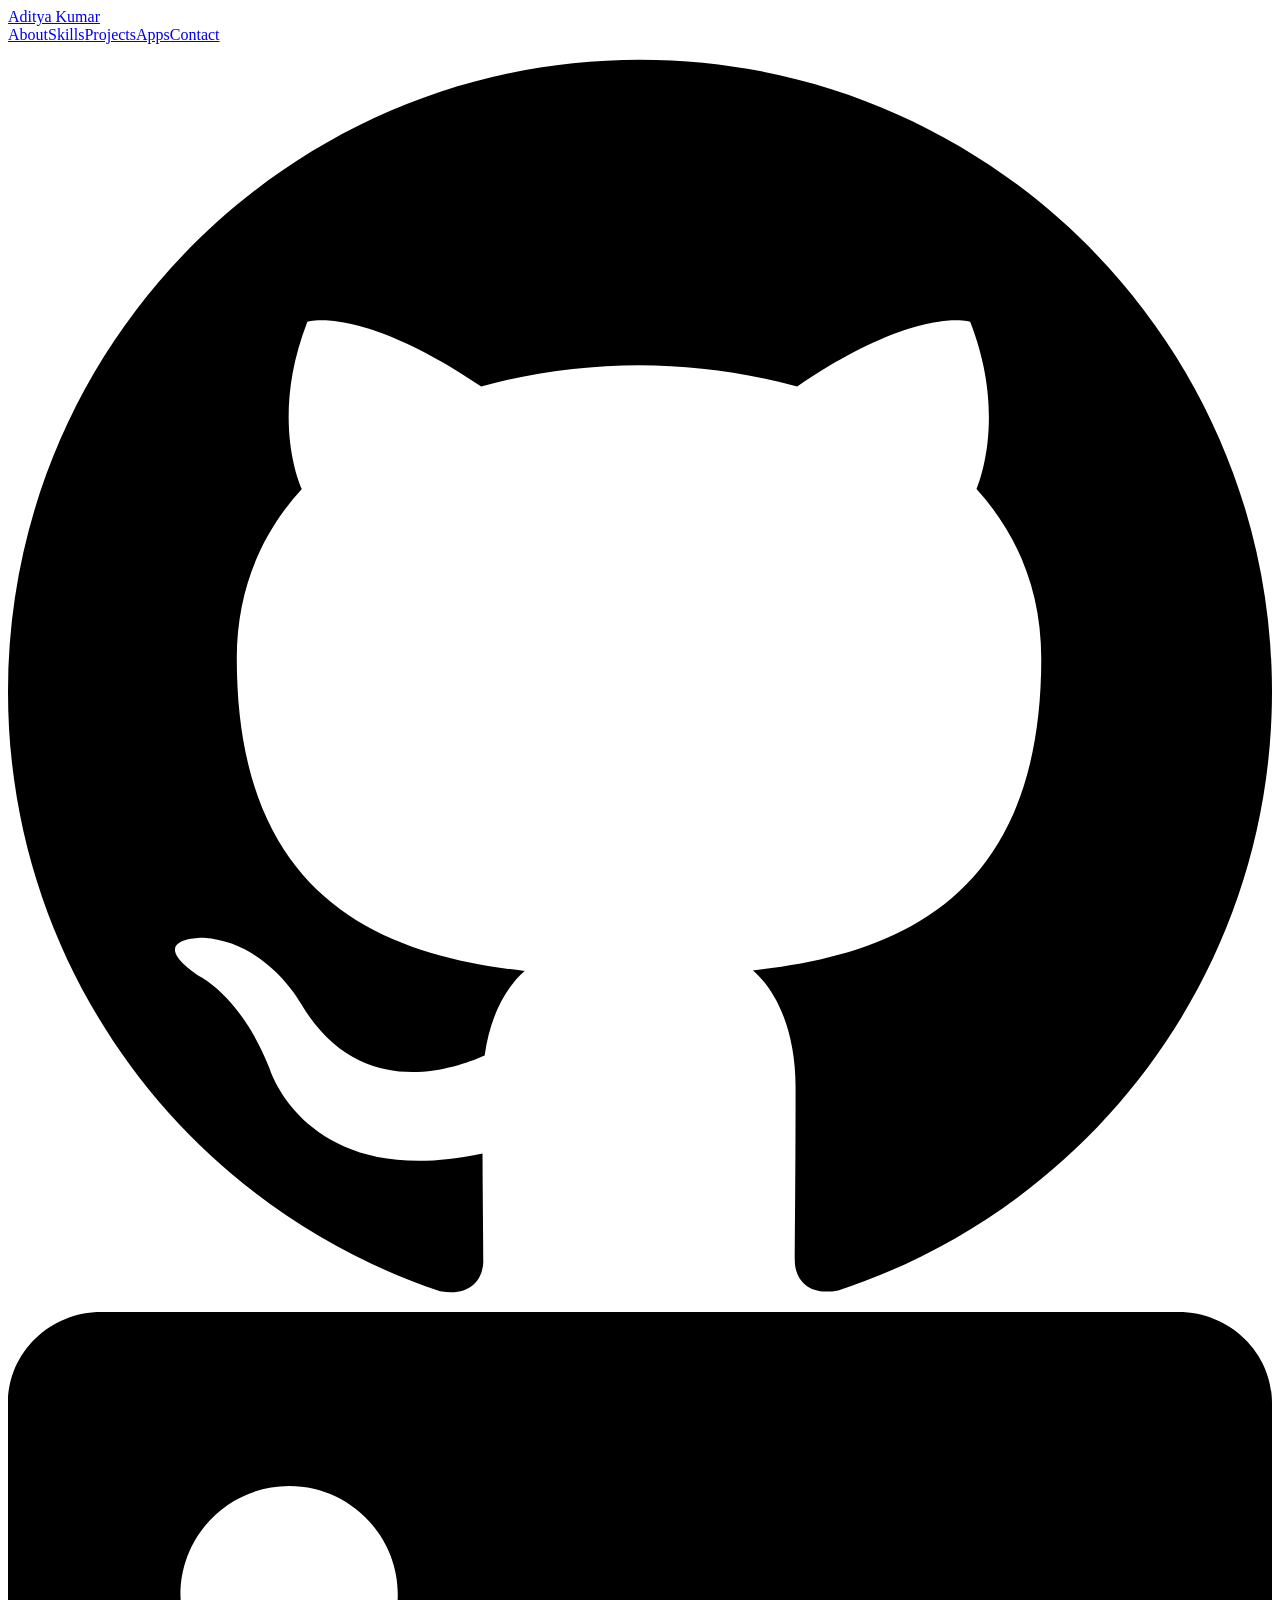
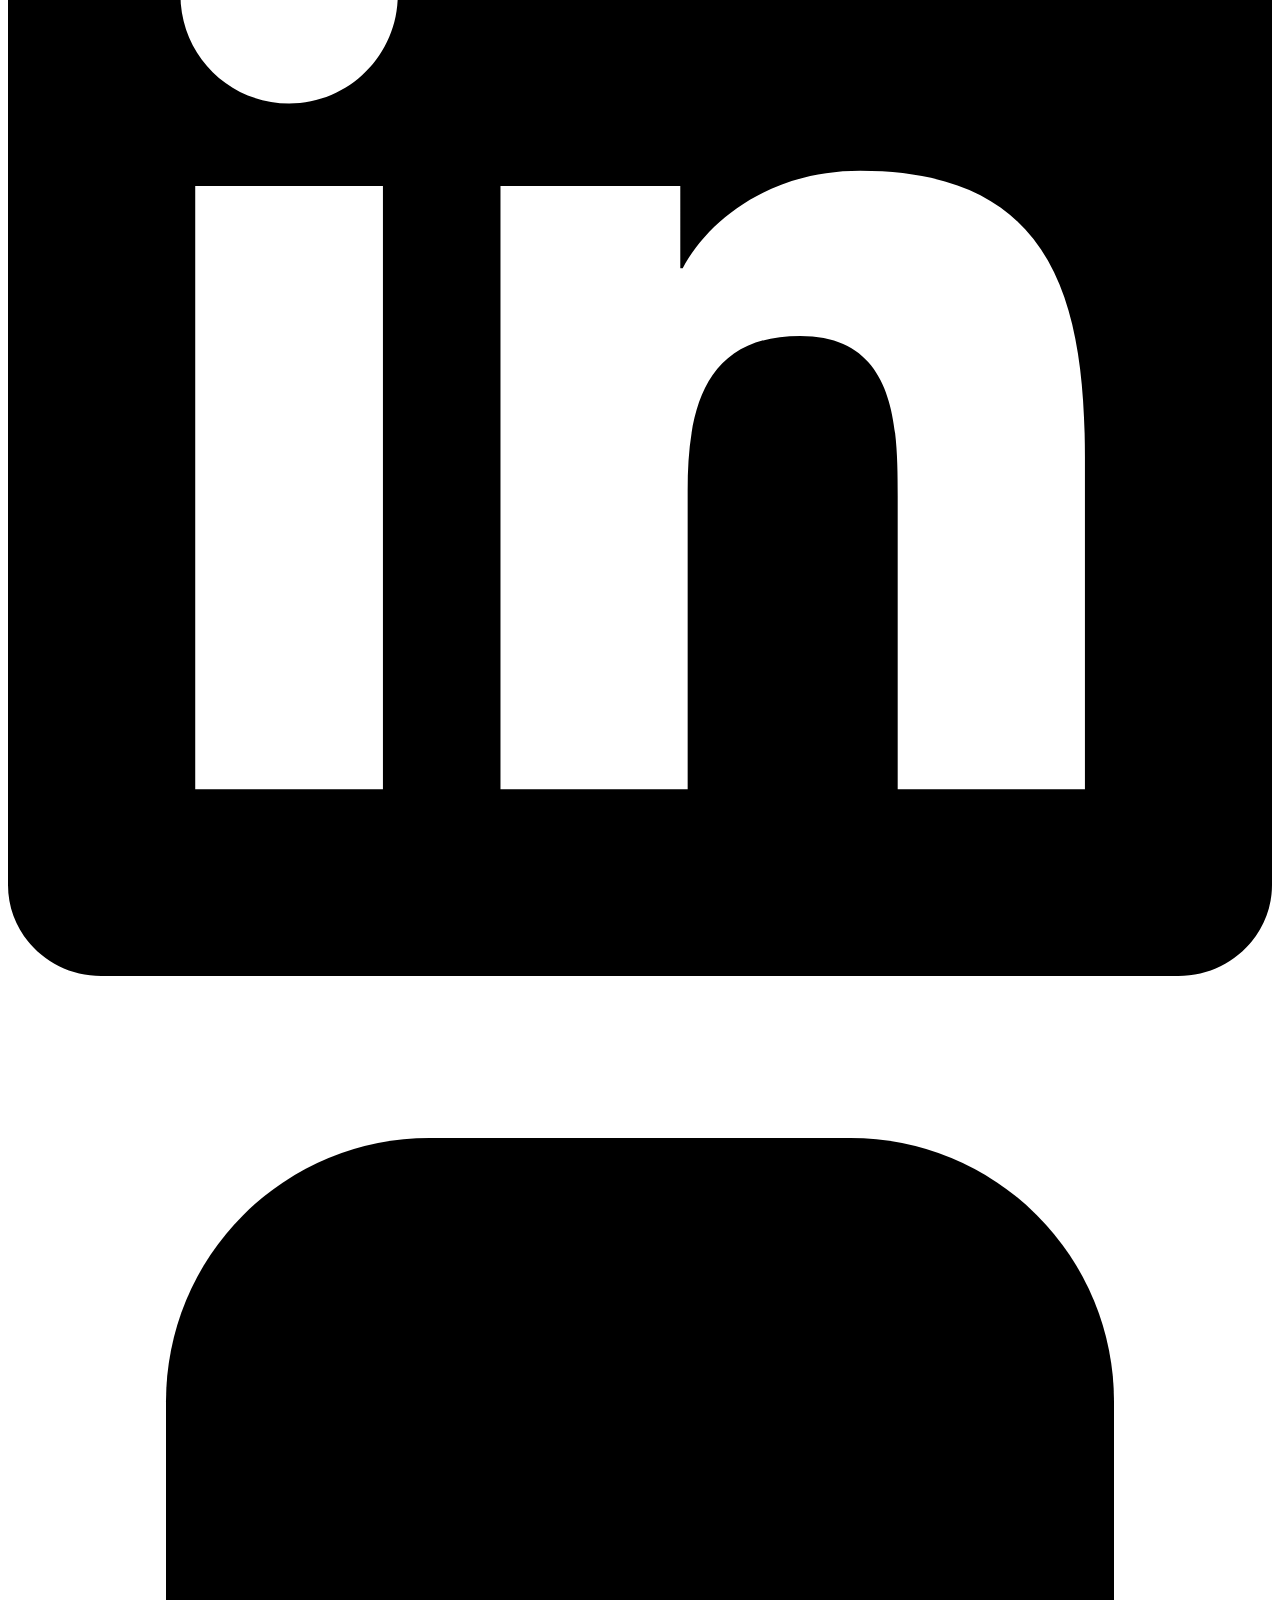
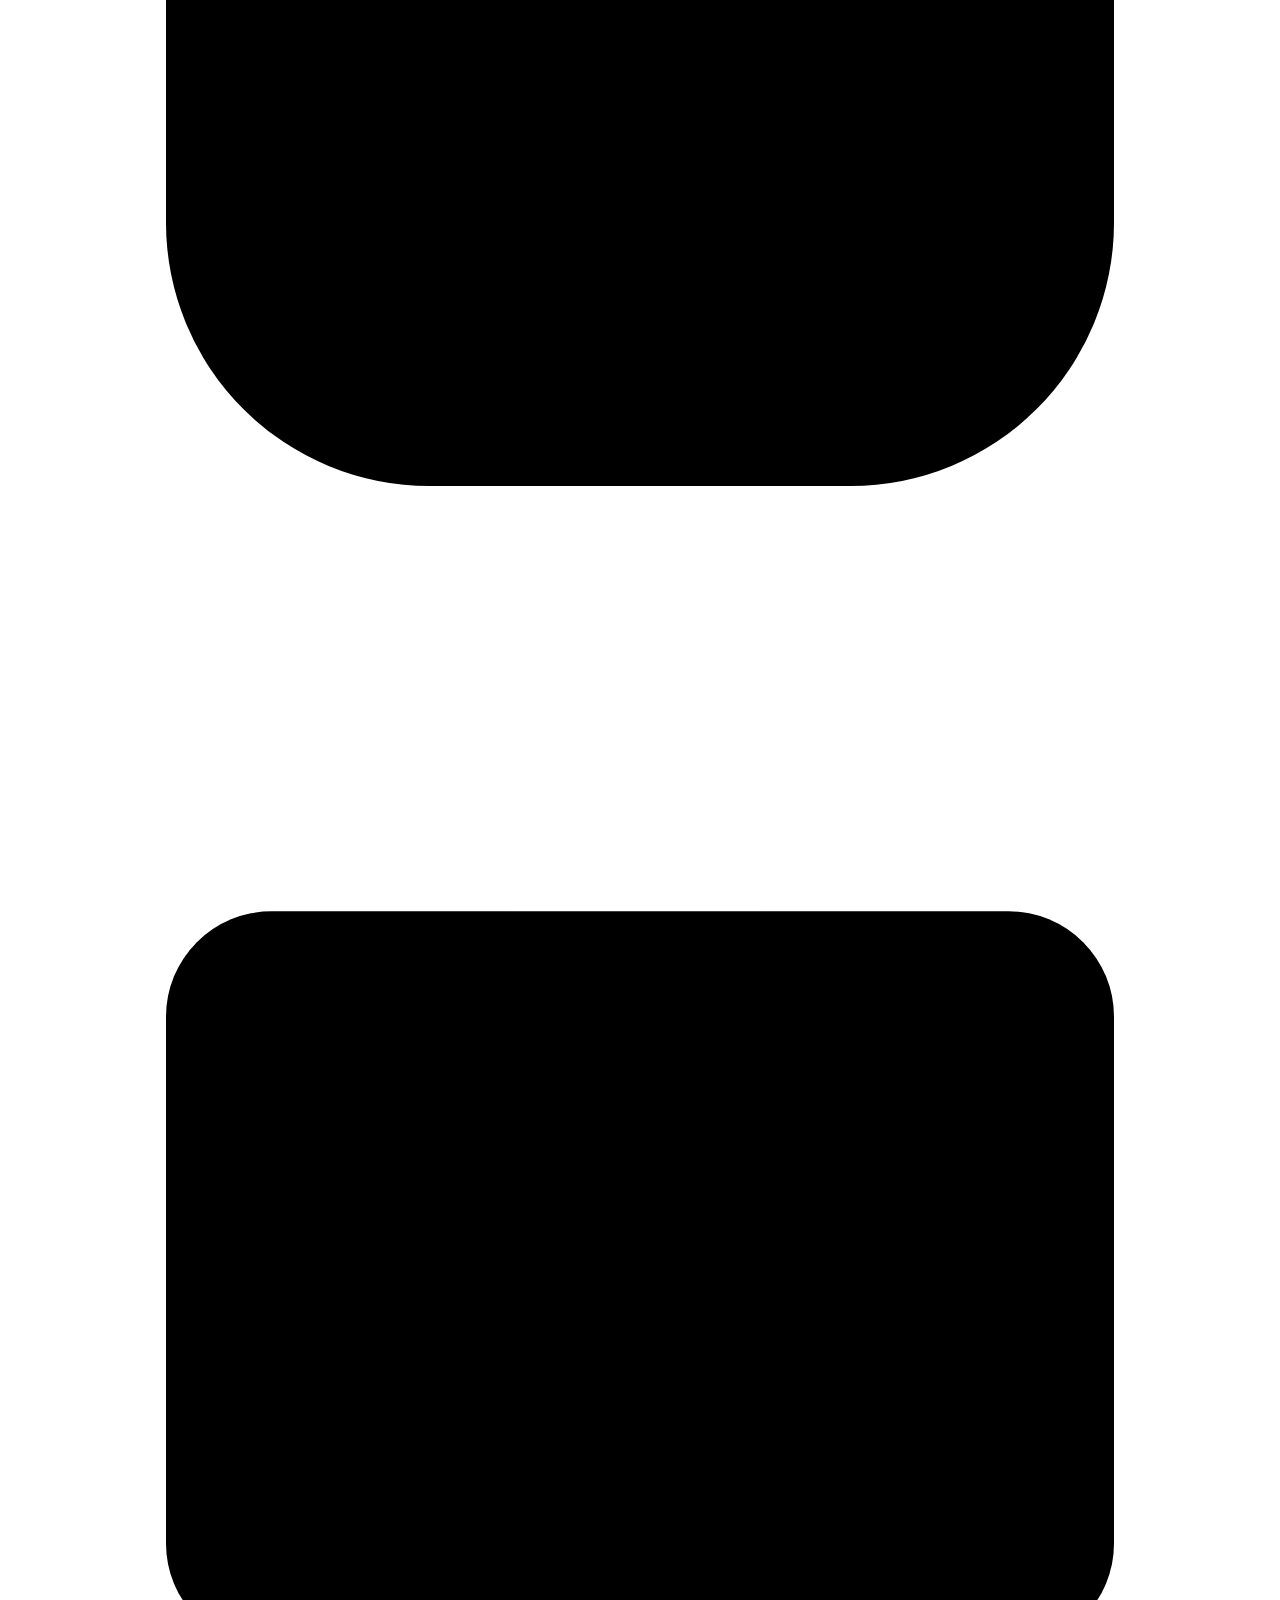
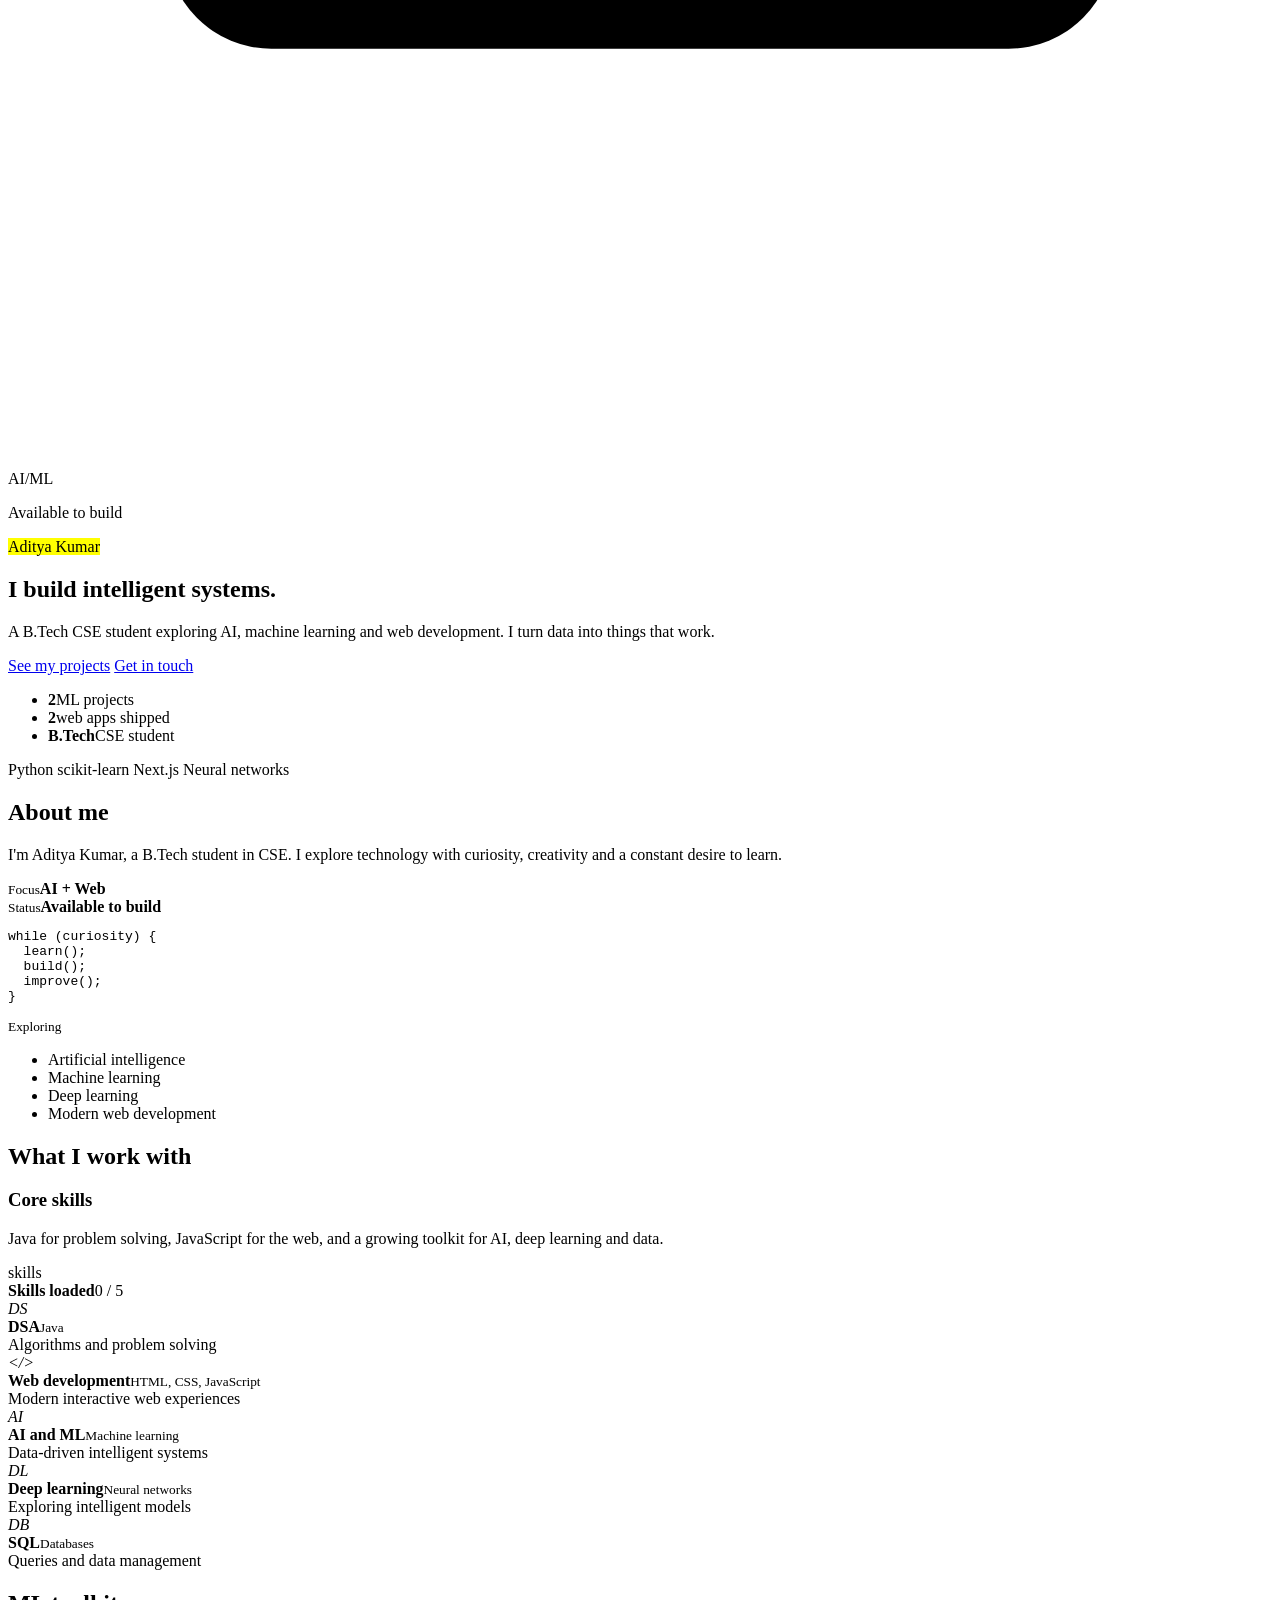
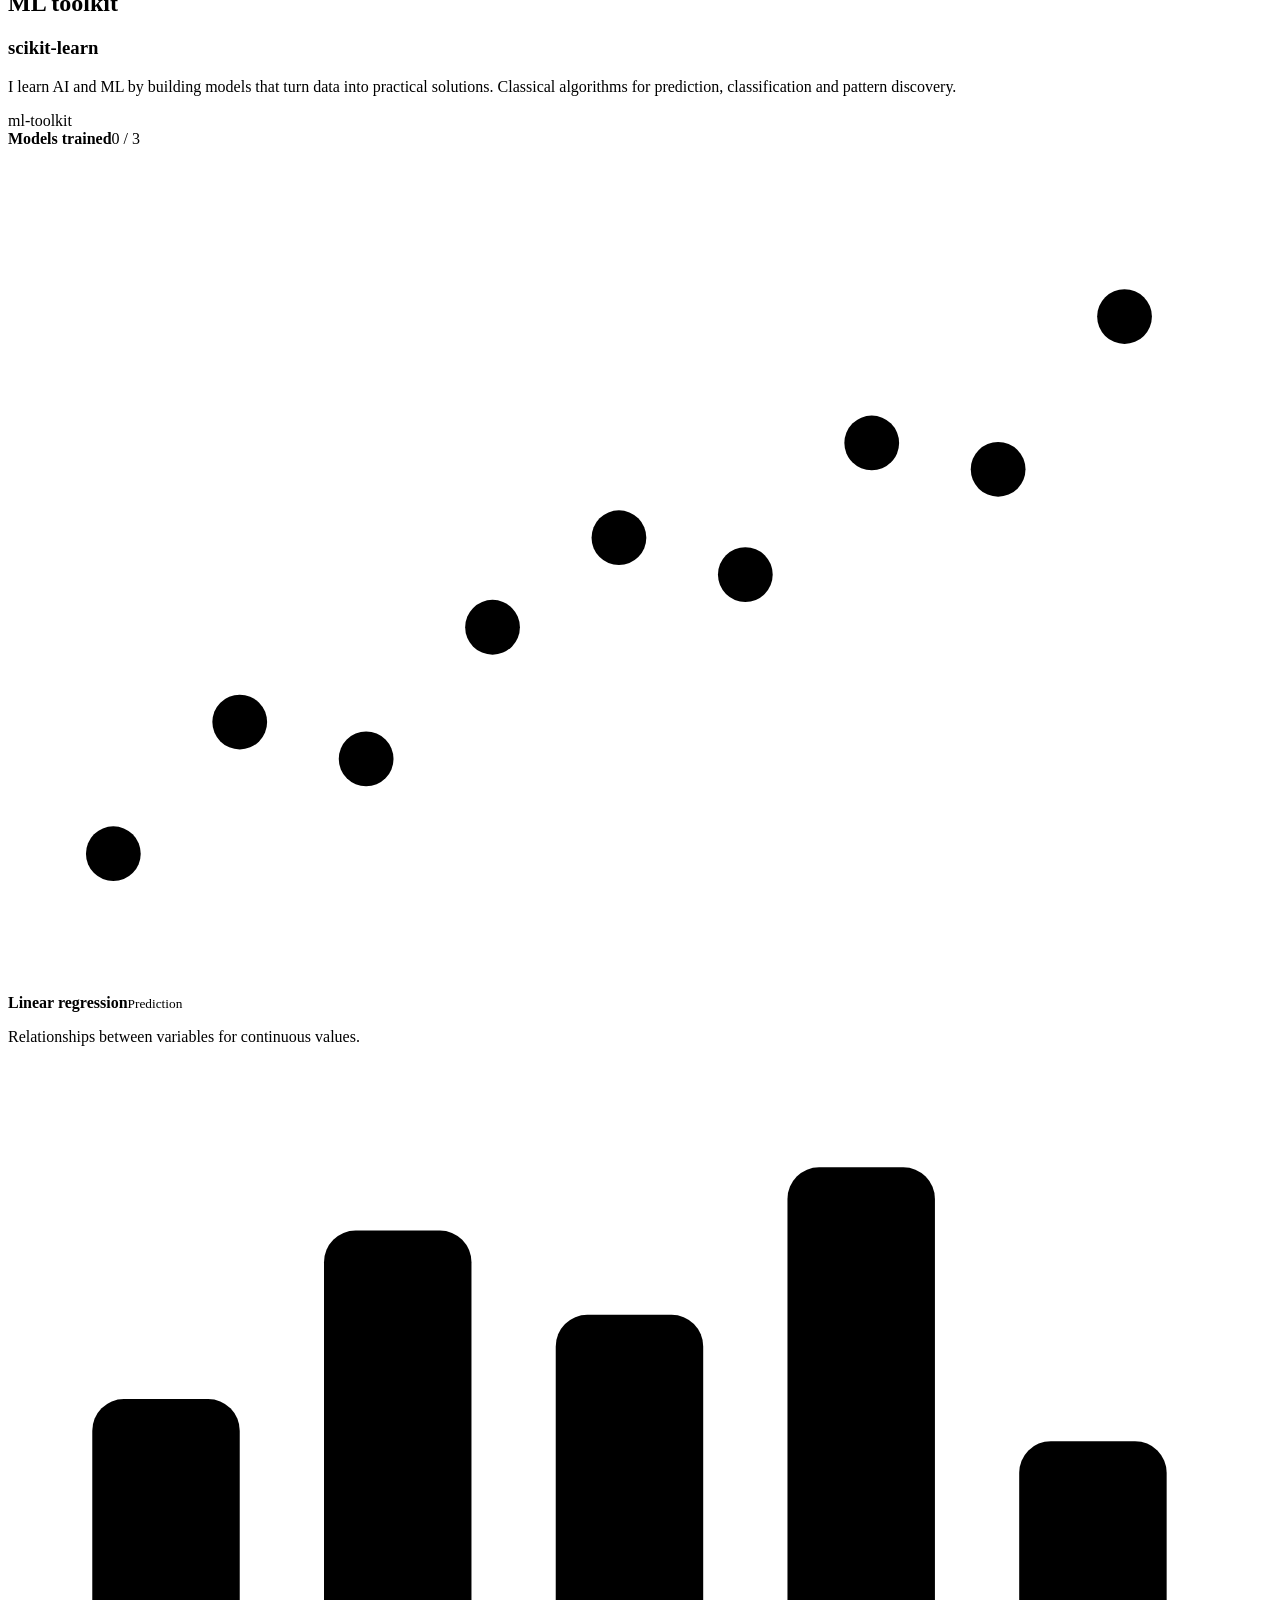
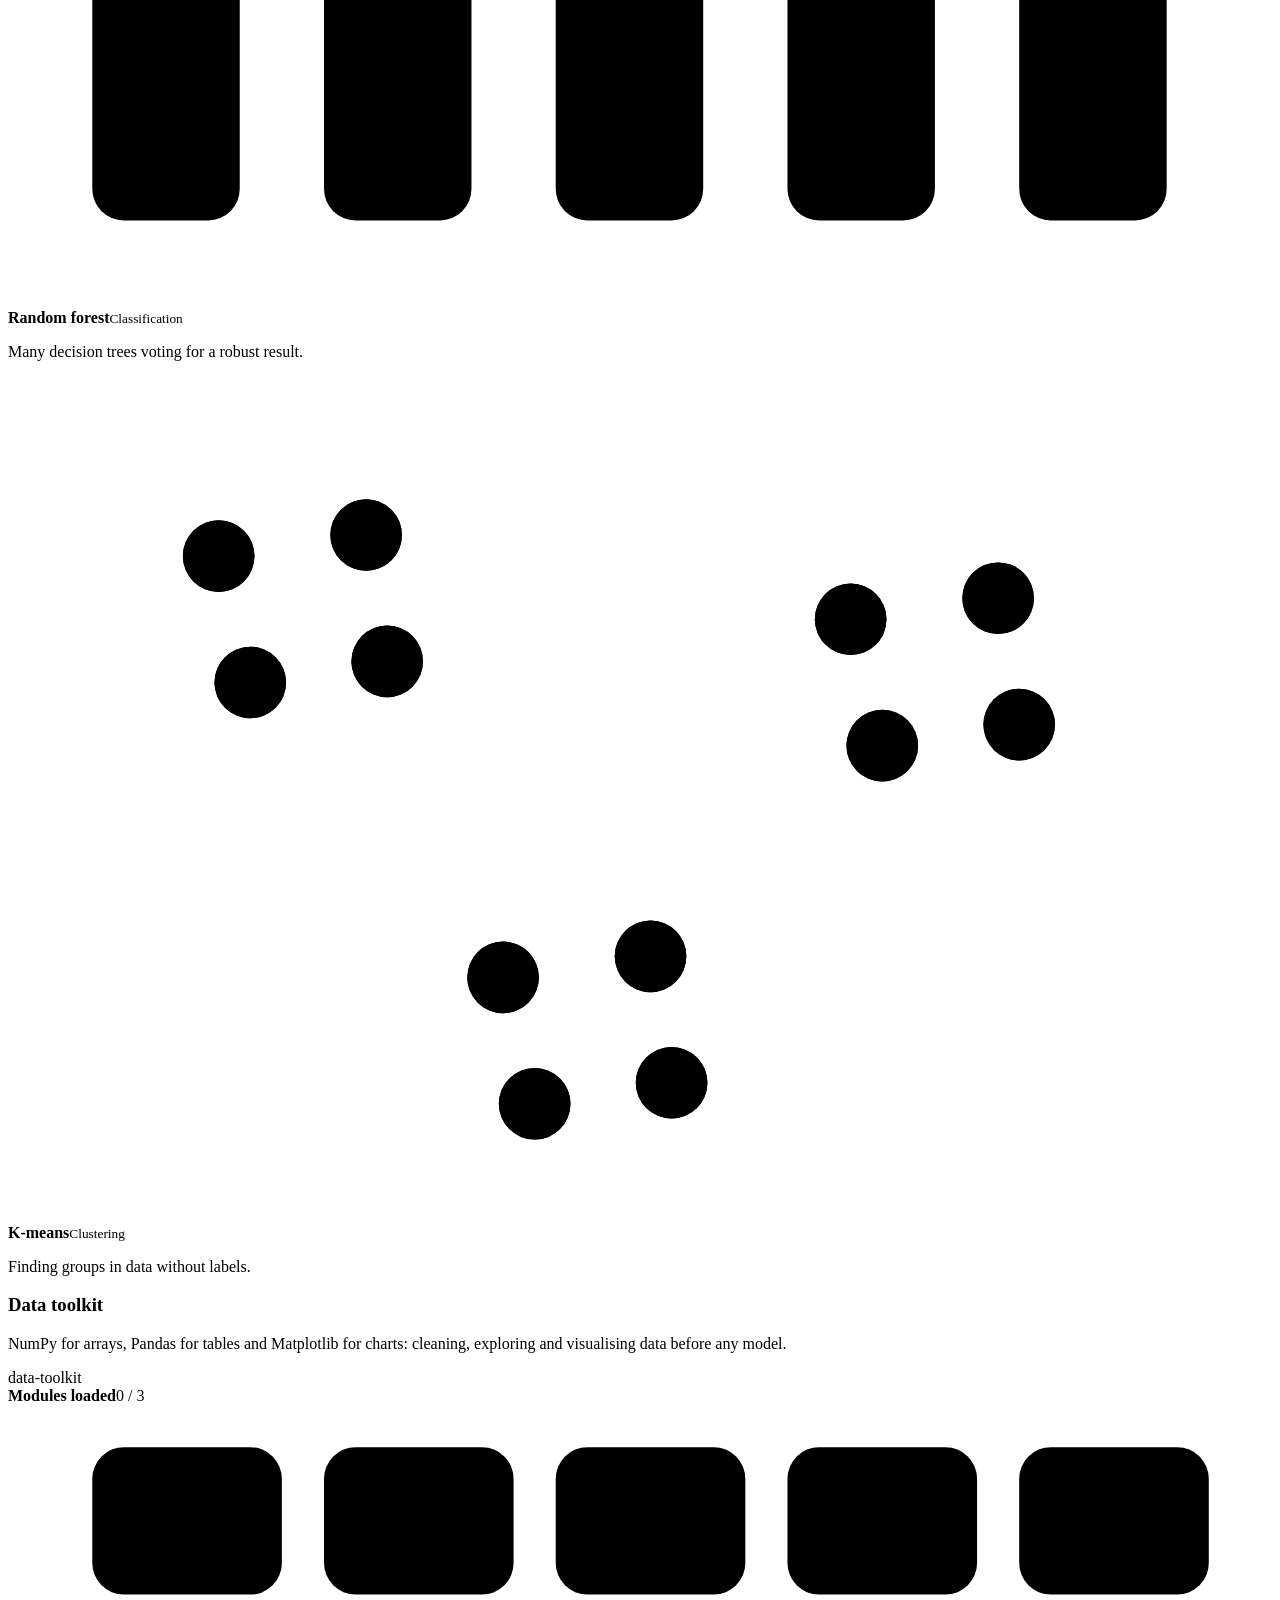
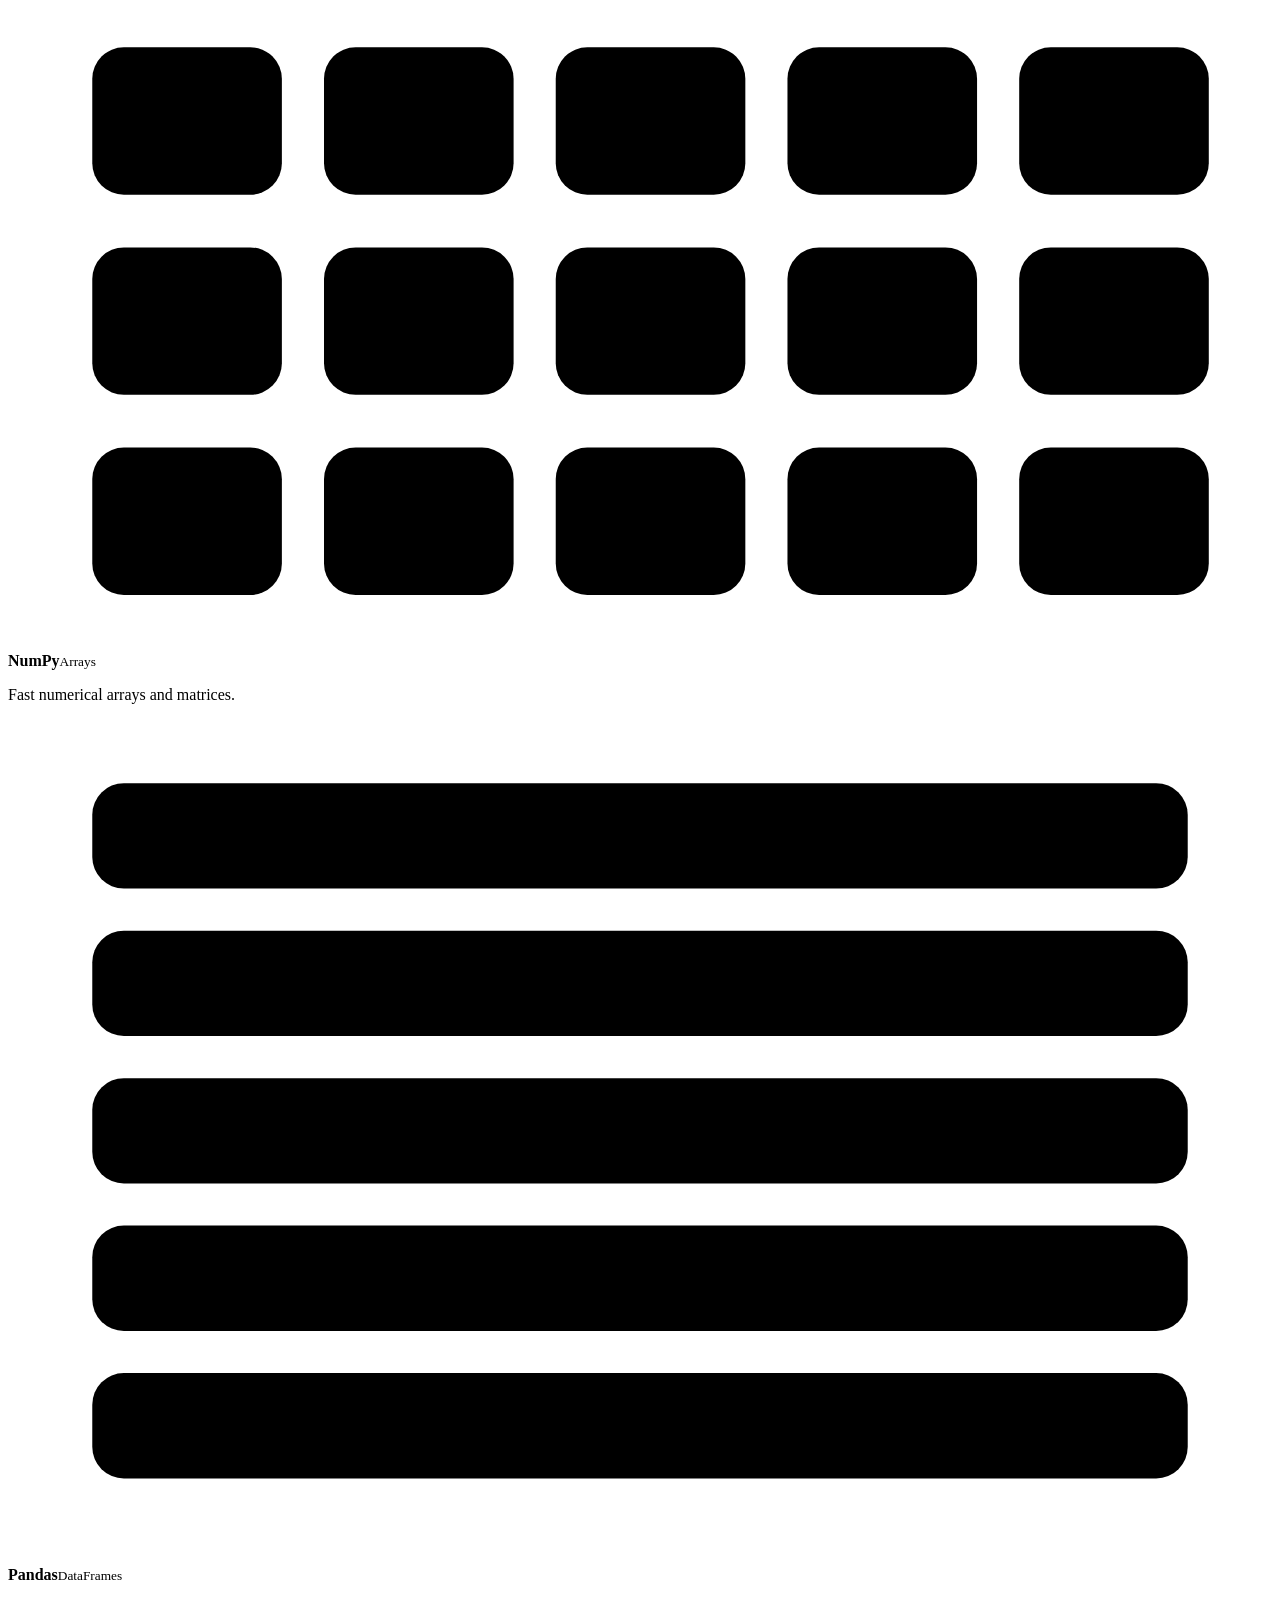
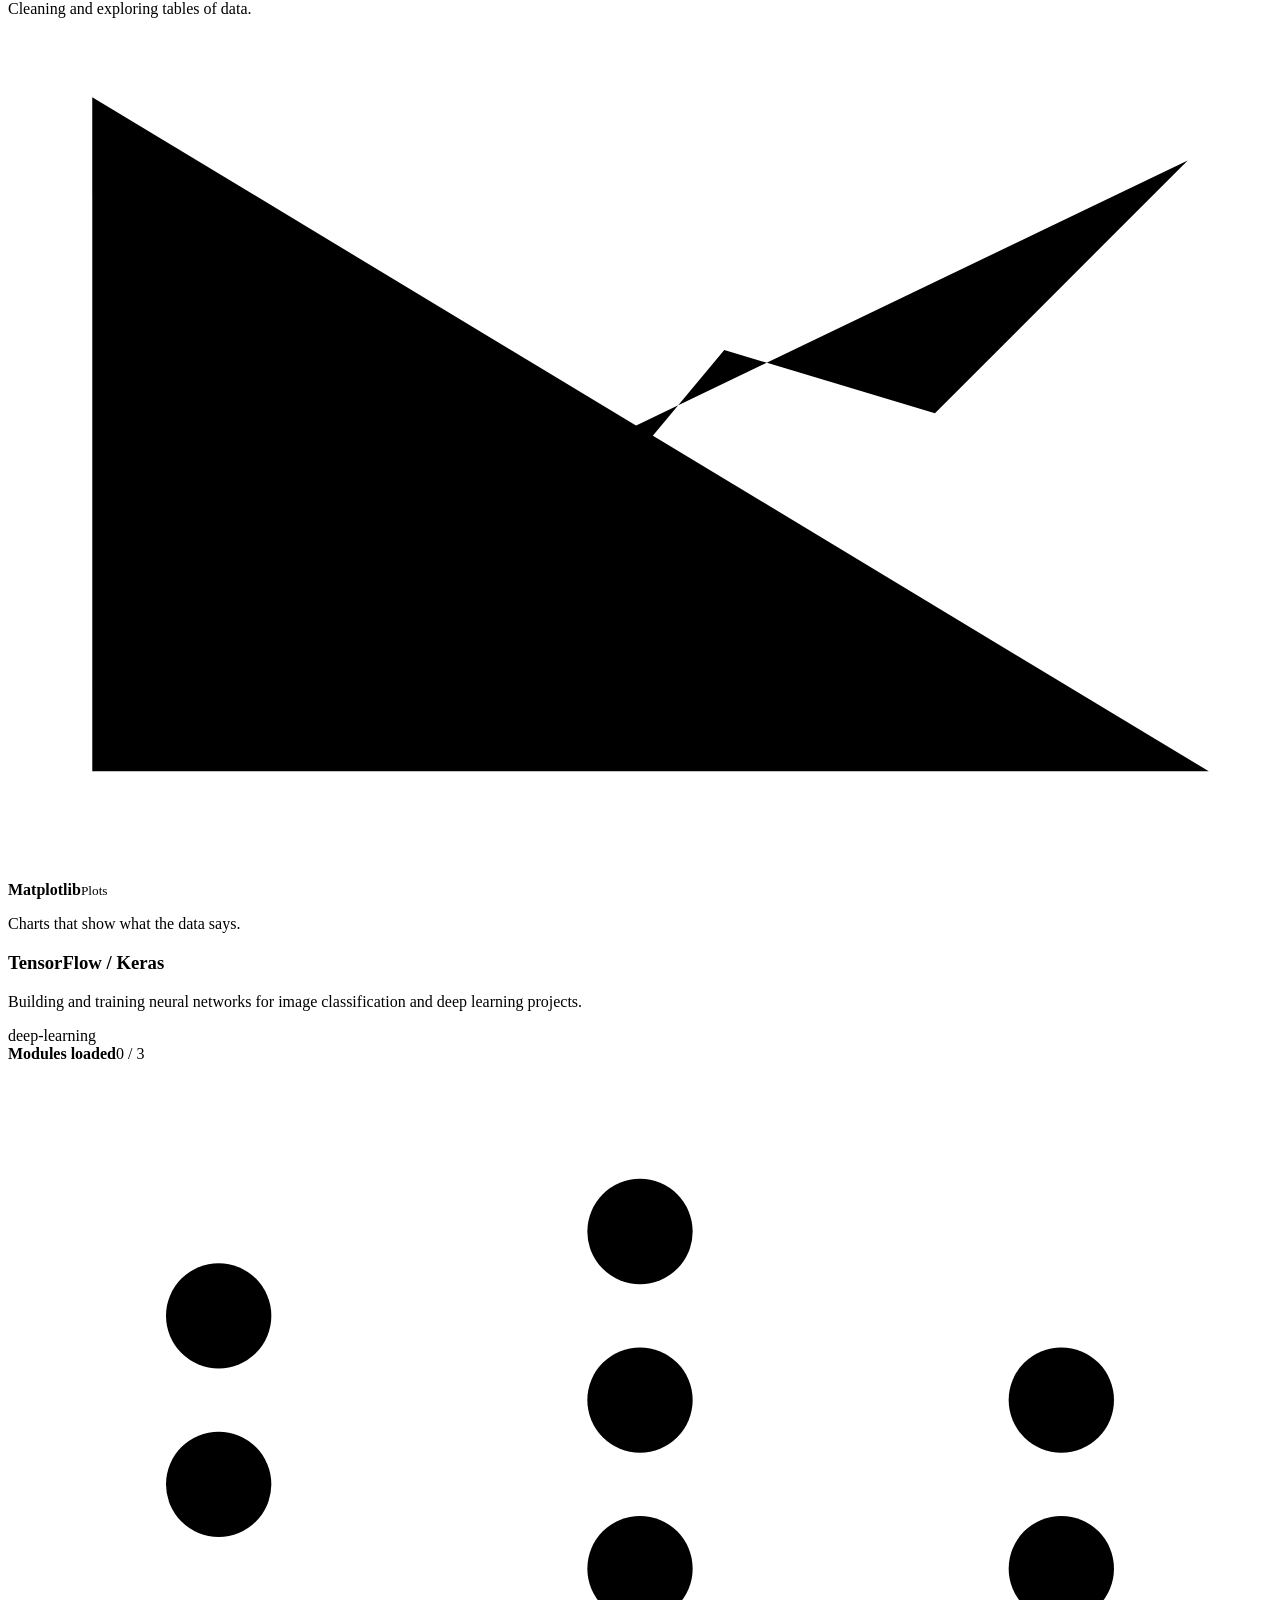
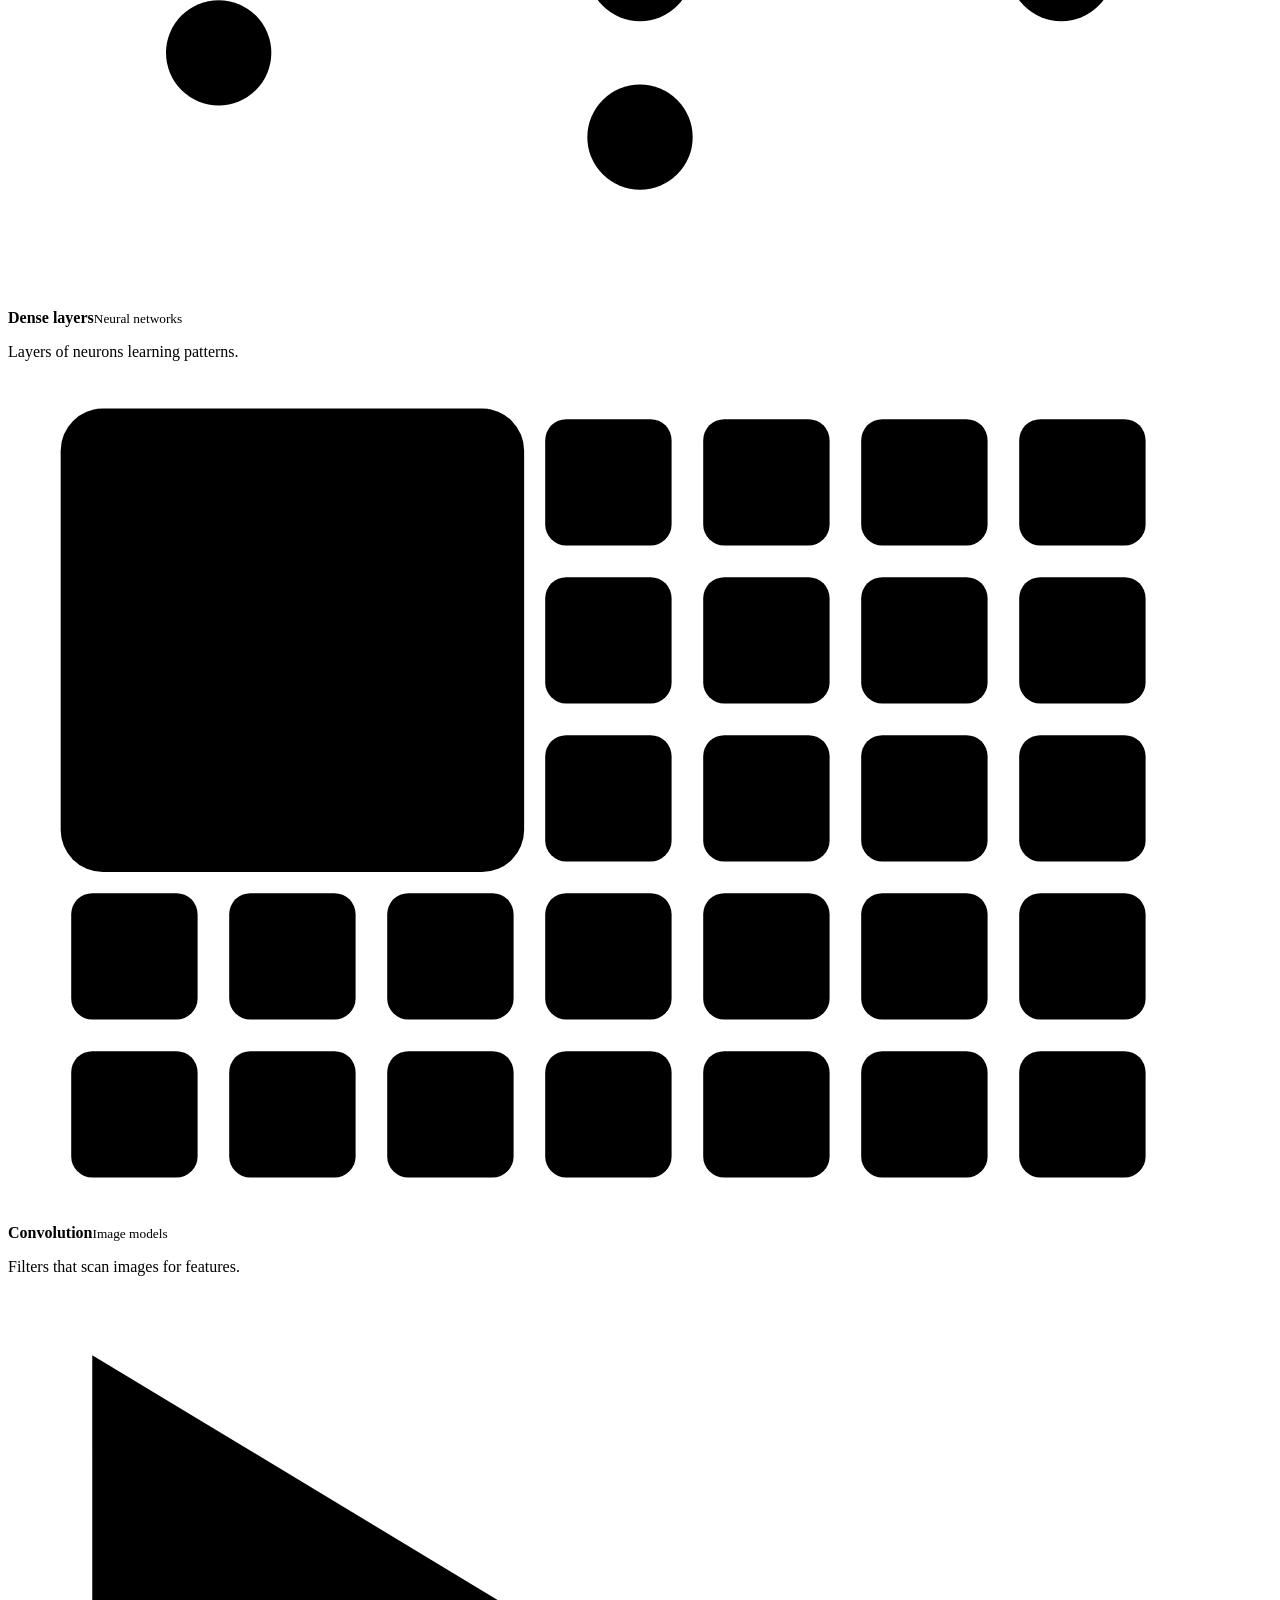
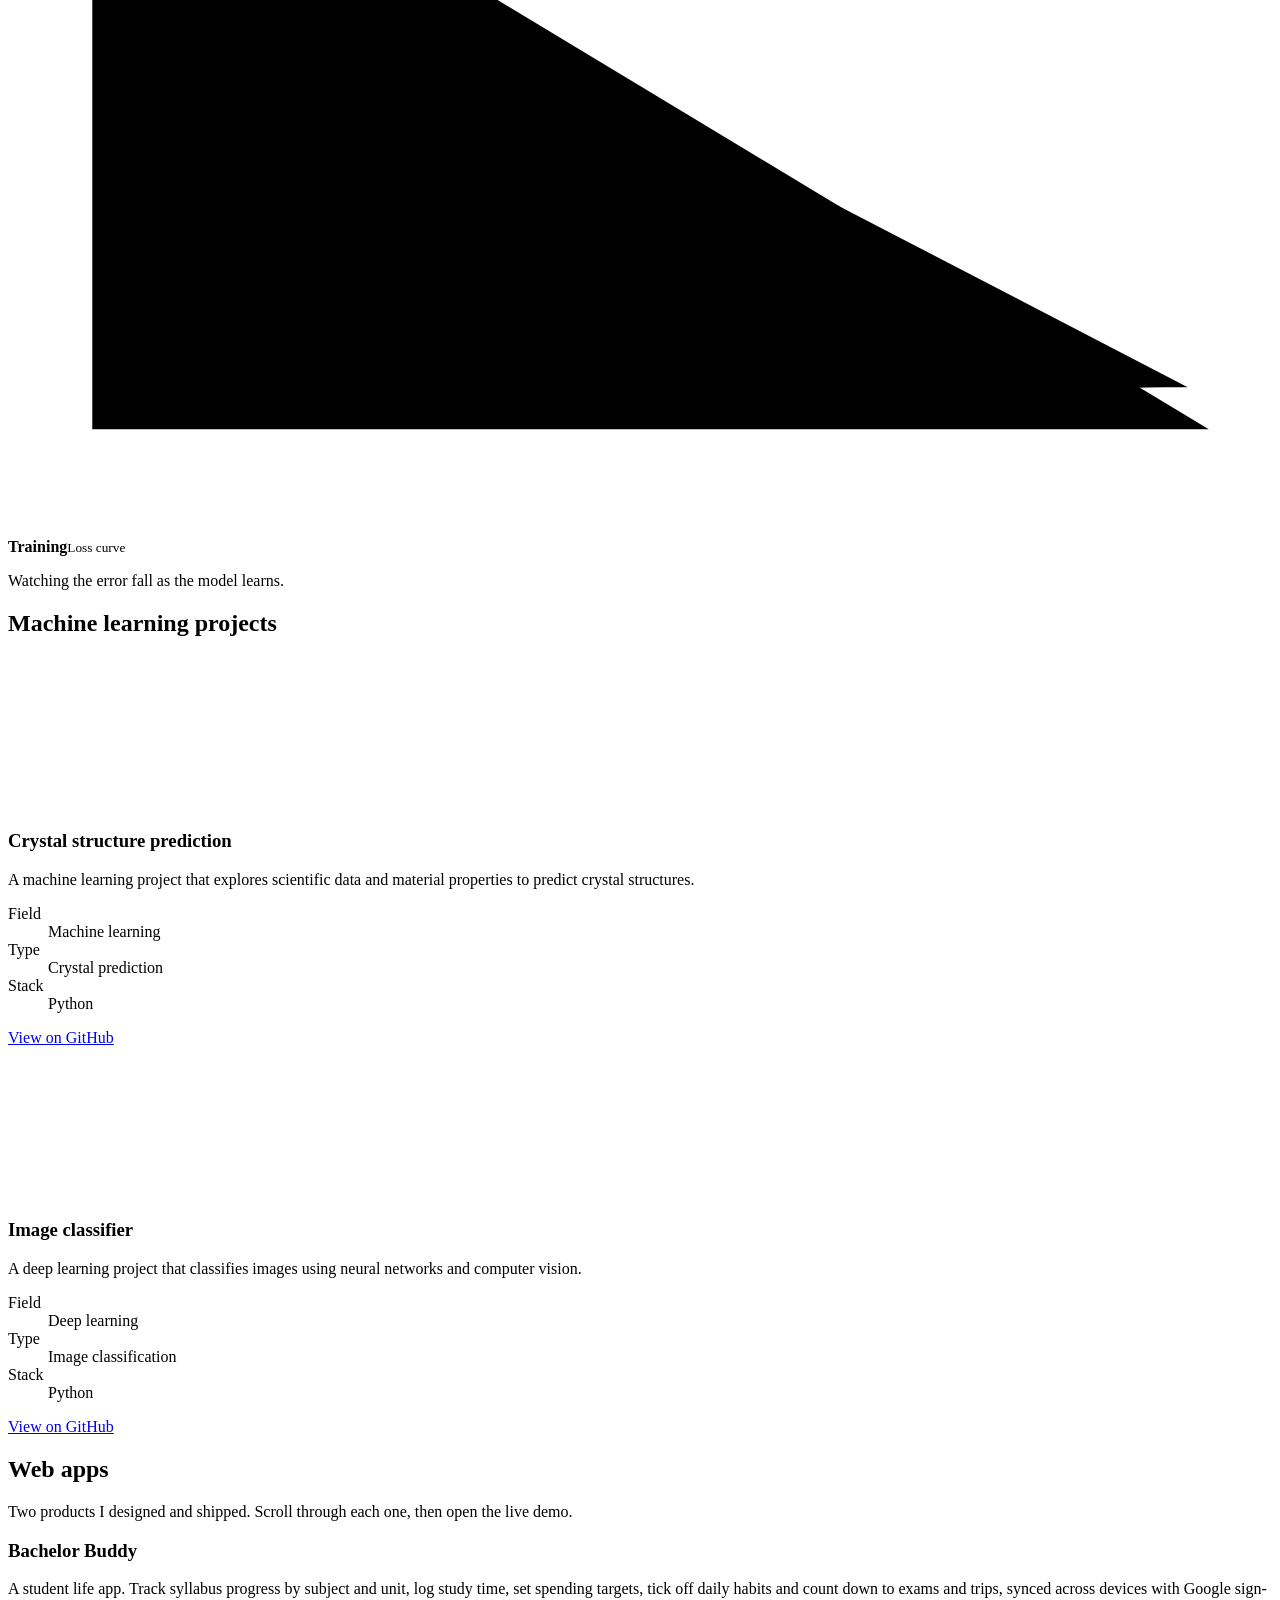
==== index.html @ c81bb125 "Rename index (47).html to index.html" ====
<!DOCTYPE html>
<html lang="en">
<head>
<meta charset="utf-8">
<meta name="viewport" content="width=device-width, initial-scale=1">
<title>Aditya Kumar | AI / ML Developer</title>
<meta name="description" content="Portfolio of Aditya Kumar, a B.Tech CSE student building machine learning, deep learning and web projects.">
<meta property="og:title" content="Aditya Kumar | AI / ML Developer">
<meta property="og:description" content="B.Tech CSE student building machine learning, deep learning and web projects.">
<meta property="og:type" content="website">
<meta name="twitter:card" content="summary">
<meta name="theme-color" content="#000000">
<link rel="icon" href="data:image/svg+xml,<svg xmlns=%22http://www.w3.org/2000/svg%22 viewBox=%220 0 32 32%22><circle cx=%2210%22 cy=%2212%22 r=%225%22 fill=%22%236ea8ff%22/><circle cx=%2222%22 cy=%2212%22 r=%225%22 fill=%22%23f2c14e%22/><circle cx=%2216%22 cy=%2223%22 r=%225%22 fill=%22%235fd3b0%22/></svg>">
<link rel="preconnect" href="https://fonts.googleapis.com">
<link rel="preconnect" href="https://fonts.gstatic.com" crossorigin>
<link href="https://fonts.googleapis.com/css2?family=Bricolage+Grotesque:opsz,wght@12..96,500;12..96,700&family=DM+Sans:wght@400;500&display=swap" rel="stylesheet">
<link rel="stylesheet" href="css/style.css">
</head>
<body>
<div class="progress" aria-hidden="true"></div>
<div id="bg" aria-hidden="true"></div>

<header class="nav">
  <a class="brand" href="#home">Aditya Kumar</a>
  <nav aria-label="Main"><a href="#about">About</a><a href="#skills">Skills</a><a href="#projects">Projects</a><a href="#apps">Apps</a><a href="#contact">Contact</a></nav>
  <div class="social"><a href="https://github.com/aditya5393" aria-label="GitHub" title="GitHub" target="_blank" rel="noopener"><svg viewBox="0 0 24 24" aria-hidden="true"><path d="M12 .297c-6.63 0-12 5.373-12 12 0 5.303 3.438 9.8 8.205 11.385.6.113.82-.258.82-.577 0-.285-.01-1.04-.015-2.04-3.338.724-4.042-1.61-4.042-1.61C4.422 18.07 3.633 17.7 3.633 17.7c-1.087-.744.084-.729.084-.729 1.205.084 1.838 1.236 1.838 1.236 1.07 1.835 2.809 1.305 3.495.998.108-.776.417-1.305.76-1.605-2.665-.3-5.466-1.332-5.466-5.93 0-1.31.465-2.38 1.235-3.22-.135-.303-.54-1.523.105-3.176 0 0 1.005-.322 3.3 1.23.96-.267 1.98-.399 3-.405 1.02.006 2.04.138 3 .405 2.28-1.552 3.285-1.23 3.285-1.23.645 1.653.24 2.873.12 3.176.765.84 1.23 1.91 1.23 3.22 0 4.61-2.805 5.625-5.475 5.92.42.36.81 1.096.81 2.22 0 1.606-.015 2.896-.015 3.286 0 .315.21.69.825.57C20.565 22.092 24 17.592 24 12.297c0-6.627-5.373-12-12-12"/></svg></a><a href="https://www.linkedin.com/in/aditya8666/" aria-label="LinkedIn" title="LinkedIn" target="_blank" rel="noopener"><svg viewBox="0 0 24 24" aria-hidden="true"><path d="M20.447 20.452h-3.554v-5.569c0-1.328-.027-3.037-1.852-3.037-1.853 0-2.136 1.445-2.136 2.939v5.667H9.351V9h3.414v1.561h.046c.477-.9 1.637-1.85 3.37-1.85 3.601 0 4.267 2.37 4.267 5.455v6.286zM5.337 7.433c-1.144 0-2.063-.926-2.063-2.065 0-1.138.92-2.063 2.063-2.063 1.14 0 2.064.925 2.064 2.063 0 1.139-.925 2.065-2.064 2.065zm1.782 13.019H3.555V9h3.564v11.452zM22.225 0H1.771C.792 0 0 .774 0 1.729v20.542C0 23.227.792 24 1.771 24h20.451C23.2 24 24 23.227 24 22.271V1.729C24 .774 23.2 0 22.222 0h.003z"/></svg></a><a href="https://www.instagram.com/_adityyasingh29/" aria-label="Instagram" title="Instagram" target="_blank" rel="noopener"><svg class="s" viewBox="0 0 24 24" aria-hidden="true"><rect x="3" y="3" width="18" height="18" rx="5"/><circle cx="12" cy="12" r="4"/><circle cx="17.5" cy="6.5" r=".6"/></svg></a><a href="mailto:adityakumarjbad92@gmail.com" aria-label="Email" title="Email"><svg class="s" viewBox="0 0 24 24" aria-hidden="true"><rect x="3" y="5" width="18" height="14" rx="2"/><path d="m3 7 9 6 9-6"/></svg></a></div>
</header>

<main>
  <section class="hero" id="home">
    <canvas id="cluster" aria-hidden="true"></canvas>
    <div class="ghost" aria-hidden="true">AI/ML</div>
    <div class="wrap hero-grid">
      <div class="hero-copy">
        <p class="pill"><span class="dot"></span>Available to build</p>
        <p class="name"><mark>Aditya Kumar</mark></p>
        <h1>I build intelligent systems.</h1>
        <p class="lead">A B.Tech CSE student exploring AI, machine learning and web development. I turn data into things that work.</p>
        <div class="cta">
          <a class="btn primary" href="#projects">See my projects</a>
          <a class="btn" href="#contact" data-contact>Get in touch</a>
        </div>
        <ul class="stats"><li><b>2</b>ML projects</li><li><b>2</b>web apps shipped</li><li><b>B.Tech</b>CSE student</li></ul>
      </div>
      <div class="hero-card" aria-hidden="true">
        <span class="fl f1" style="--z:34;--c:var(--blue)">Python</span>
        <span class="fl f2" style="--z:-26;--c:var(--amber)">scikit-learn</span>
        <span class="fl f3" style="--z:42;--c:var(--mint)">Next.js</span>
        <span class="fl f4" style="--z:-38;--c:var(--violet)">Neural networks</span>
      </div>
    </div>
  </section>

  <section id="about">
    <div class="wrap">
      <h2>About me</h2>
      <div class="bento">
        <div class="cell c-main"><p>I'm Aditya Kumar, a B.Tech student in CSE. I explore technology with curiosity, creativity and a constant desire to learn.</p></div>
        <div class="cell c-focus"><small>Focus</small><b>AI + Web</b></div>
        <div class="cell c-open"><small>Status</small><b><span class="dot"></span>Available to build</b></div>
        <div class="cell c-code"><pre><code><span class="k">while</span> (curiosity) {
  <span class="f">learn</span>();
  <span class="f">build</span>();
  <span class="f">improve</span>();
}</code></pre></div>
        <div class="cell c-stack"><small>Exploring</small><ul class="tags"><li>Artificial intelligence</li><li>Machine learning</li><li>Deep learning</li><li>Modern web development</li></ul></div>
      </div>
    </div>
  </section>

  <section id="skills">
    <div class="wrap"><h2>What I work with</h2></div>
  <div class="atrack" data-theme="violet">
    <div class="asticky">
      <div class="aglow" aria-hidden="true"></div>
      <div class="wrap acols">
        <div class="copy"><h3>Core skills</h3><p>Java for problem solving, JavaScript for the web, and a growing toolkit for AI, deep learning and data.</p></div>
        <div class="device">
          <div class="chrome"><i></i><i></i><i></i><span>skills</span></div>
          <div class="screen">
            <div class="mrow"><b>Skills loaded</b><span class="num" data-count="5" data-suf=" / 5">0 / 5</span></div>
            <div class="srow" style="--t:.1"><i>DS</i><div><b>DSA</b><small>Java</small></div><span>Algorithms and problem solving</span></div>
            <div class="srow" style="--t:.3"><i>&lt;/&gt;</i><div><b>Web development</b><small>HTML, CSS, JavaScript</small></div><span>Modern interactive web experiences</span></div>
            <div class="srow" style="--t:.5"><i>AI</i><div><b>AI and ML</b><small>Machine learning</small></div><span>Data-driven intelligent systems</span></div>
            <div class="srow" style="--t:.7"><i>DL</i><div><b>Deep learning</b><small>Neural networks</small></div><span>Exploring intelligent models</span></div>
            <div class="srow" style="--t:.9"><i>DB</i><div><b>SQL</b><small>Databases</small></div><span>Queries and data management</span></div>
            
          </div>
        </div>
      </div>
    </div>
  </div>
  </section>

  <section id="lab">
    <div class="wrap"><h2>ML toolkit</h2></div>
  <div class="atrack" data-theme="amber">
    <div class="asticky">
      <div class="aglow" aria-hidden="true"></div>
      <div class="wrap acols">
        <div class="copy"><h3>scikit-learn</h3><p>I learn AI and ML by building models that turn data into practical solutions. Classical algorithms for prediction, classification and pattern discovery.</p></div>
        <div class="device">
          <div class="chrome"><i></i><i></i><i></i><span>ml-toolkit</span></div>
          <div class="screen">
            <div class="mrow"><b>Models trained</b><span class="num" data-count="3" data-suf=" / 3">0 / 3</span></div>
            <div class="minis"><div class="mini" style="--t:.1"><svg viewBox="0 0 120 80" aria-hidden="true"><circle class="pt" cx="10" cy="67.0" r="2.6"/><circle class="pt" cx="22" cy="54.5" r="2.6"/><circle class="pt" cx="34" cy="58.0" r="2.6"/><circle class="pt" cx="46" cy="45.5" r="2.6"/><circle class="pt" cx="58" cy="37.0" r="2.6"/><circle class="pt" cx="70" cy="40.5" r="2.6"/><circle class="pt" cx="82" cy="28.0" r="2.6"/><circle class="pt" cx="94" cy="30.5" r="2.6"/><circle class="pt" cx="106" cy="16.0" r="2.6"/><path class="ln2" pathLength="1" d="M6 68 L112 14"/></svg><b>Linear regression</b><small>Prediction</small><p>Relationships between variables for continuous values.</p></div><div class="mini" style="--t:.4"><svg viewBox="0 0 120 80" aria-hidden="true"><rect class="bar2" style="--s:0.0" x="8" y="32" width="14" height="40" rx="3"/><rect class="bar2" style="--s:0.12" x="30" y="16" width="14" height="56" rx="3"/><rect class="bar2" style="--s:0.24" x="52" y="24" width="14" height="48" rx="3"/><rect class="bar2" style="--s:0.36" x="74" y="10" width="14" height="62" rx="3"/><rect class="bar2" style="--s:0.48" x="96" y="36" width="14" height="36" rx="3"/></svg><b>Random forest</b><small>Classification</small><p>Many decision trees voting for a robust result.</p></div><div class="mini" style="--t:.7"><svg viewBox="0 0 120 80" aria-hidden="true"><circle class="pt" cx="20" cy="17" r="3.4"/><circle class="cc c1" cx="20" cy="17" r="3.4"/><circle class="pt" cx="34" cy="15" r="3.4"/><circle class="cc c1" cx="34" cy="15" r="3.4"/><circle class="pt" cx="23" cy="29" r="3.4"/><circle class="cc c1" cx="23" cy="29" r="3.4"/><circle class="pt" cx="36" cy="27" r="3.4"/><circle class="cc c1" cx="36" cy="27" r="3.4"/><circle class="pt" cx="80" cy="23" r="3.4"/><circle class="cc c2" cx="80" cy="23" r="3.4"/><circle class="pt" cx="94" cy="21" r="3.4"/><circle class="cc c2" cx="94" cy="21" r="3.4"/><circle class="pt" cx="83" cy="35" r="3.4"/><circle class="cc c2" cx="83" cy="35" r="3.4"/><circle class="pt" cx="96" cy="33" r="3.4"/><circle class="cc c2" cx="96" cy="33" r="3.4"/><circle class="pt" cx="47" cy="57" r="3.4"/><circle class="cc c3" cx="47" cy="57" r="3.4"/><circle class="pt" cx="61" cy="55" r="3.4"/><circle class="cc c3" cx="61" cy="55" r="3.4"/><circle class="pt" cx="50" cy="69" r="3.4"/><circle class="cc c3" cx="50" cy="69" r="3.4"/><circle class="pt" cx="63" cy="67" r="3.4"/><circle class="cc c3" cx="63" cy="67" r="3.4"/></svg><b>K-means</b><small>Clustering</small><p>Finding groups in data without labels.</p></div></div>
          </div>
        </div>
      </div>
    </div>
  </div>
  <div class="atrack" data-theme="mint">
    <div class="asticky">
      <div class="aglow" aria-hidden="true"></div>
      <div class="wrap acols">
        <div class="copy"><h3>Data toolkit</h3><p>NumPy for arrays, Pandas for tables and Matplotlib for charts: cleaning, exploring and visualising data before any model.</p></div>
        <div class="device">
          <div class="chrome"><i></i><i></i><i></i><span>data-toolkit</span></div>
          <div class="screen">
            <div class="mrow"><b>Modules loaded</b><span class="num" data-count="3" data-suf=" / 3">0 / 3</span></div>
            <div class="minis"><div class="mini" style="--t:.1"><svg viewBox="0 0 120 80" aria-hidden="true"><rect class="cell2" style="--s:0.00" x="8" y="4" width="18" height="14" rx="3"/><rect class="cell2" style="--s:0.09" x="30" y="4" width="18" height="14" rx="3"/><rect class="cell2" style="--s:0.18" x="52" y="4" width="18" height="14" rx="3"/><rect class="cell2" style="--s:0.27" x="74" y="4" width="18" height="14" rx="3"/><rect class="cell2" style="--s:0.36" x="96" y="4" width="18" height="14" rx="3"/><rect class="cell2" style="--s:0.45" x="8" y="23" width="18" height="14" rx="3"/><rect class="cell2" style="--s:0.54" x="30" y="23" width="18" height="14" rx="3"/><rect class="cell2" style="--s:0.63" x="52" y="23" width="18" height="14" rx="3"/><rect class="cell2" style="--s:0.72" x="74" y="23" width="18" height="14" rx="3"/><rect class="cell2" style="--s:0.81" x="96" y="23" width="18" height="14" rx="3"/><rect class="cell2" style="--s:0.90" x="8" y="42" width="18" height="14" rx="3"/><rect class="cell2" style="--s:0.99" x="30" y="42" width="18" height="14" rx="3"/><rect class="cell2" style="--s:1.08" x="52" y="42" width="18" height="14" rx="3"/><rect class="cell2" style="--s:1.17" x="74" y="42" width="18" height="14" rx="3"/><rect class="cell2" style="--s:1.26" x="96" y="42" width="18" height="14" rx="3"/><rect class="cell2" style="--s:1.35" x="8" y="61" width="18" height="14" rx="3"/><rect class="cell2" style="--s:1.44" x="30" y="61" width="18" height="14" rx="3"/><rect class="cell2" style="--s:1.53" x="52" y="61" width="18" height="14" rx="3"/><rect class="cell2" style="--s:1.62" x="74" y="61" width="18" height="14" rx="3"/><rect class="cell2" style="--s:1.71" x="96" y="61" width="18" height="14" rx="3"/></svg><b>NumPy</b><small>Arrays</small><p>Fast numerical arrays and matrices.</p></div><div class="mini" style="--t:.4"><svg viewBox="0 0 120 80" aria-hidden="true"><rect class="cell2" style="--s:0.00" x="8" y="6" width="104" height="10" rx="3"/><rect class="cell2" style="--s:0.30" x="8" y="20" width="104" height="10" rx="3"/><rect class="cell2" style="--s:0.60" x="8" y="34" width="104" height="10" rx="3"/><rect class="cell2" style="--s:0.90" x="8" y="48" width="104" height="10" rx="3"/><rect class="cell2" style="--s:1.20" x="8" y="62" width="104" height="10" rx="3"/><path d="M44 4V72M80 4V72" style="stroke:var(--ink-2);stroke-width:3"/></svg><b>Pandas</b><small>DataFrames</small><p>Cleaning and exploring tables of data.</p></div><div class="mini" style="--t:.7"><svg viewBox="0 0 120 80" aria-hidden="true"><path class="ax" d="M8 6V70H114"/><path class="ln2" pathLength="1" d="M8 62 L28 48 L48 54 L68 30 L88 36 L112 12"/></svg><b>Matplotlib</b><small>Plots</small><p>Charts that show what the data says.</p></div></div>
          </div>
        </div>
      </div>
    </div>
  </div>
  <div class="atrack" data-theme="ice">
    <div class="asticky">
      <div class="aglow" aria-hidden="true"></div>
      <div class="wrap acols">
        <div class="copy"><h3>TensorFlow / Keras</h3><p>Building and training neural networks for image classification and deep learning projects.</p></div>
        <div class="device">
          <div class="chrome"><i></i><i></i><i></i><span>deep-learning</span></div>
          <div class="screen">
            <div class="mrow"><b>Modules loaded</b><span class="num" data-count="3" data-suf=" / 3">0 / 3</span></div>
            <div class="minis"><div class="mini" style="--t:.1"><svg viewBox="0 0 120 80" aria-hidden="true"><path class="ax" d="M20 24 L60 16" style="stroke-width:1"/><path class="ax" d="M20 24 L60 32" style="stroke-width:1"/><path class="ax" d="M20 24 L60 48" style="stroke-width:1"/><path class="ax" d="M20 24 L60 64" style="stroke-width:1"/><path class="ax" d="M20 40 L60 16" style="stroke-width:1"/><path class="ax" d="M20 40 L60 32" style="stroke-width:1"/><path class="ax" d="M20 40 L60 48" style="stroke-width:1"/><path class="ax" d="M20 40 L60 64" style="stroke-width:1"/><path class="ax" d="M20 56 L60 16" style="stroke-width:1"/><path class="ax" d="M20 56 L60 32" style="stroke-width:1"/><path class="ax" d="M20 56 L60 48" style="stroke-width:1"/><path class="ax" d="M20 56 L60 64" style="stroke-width:1"/><path class="ax" d="M60 16 L100 32" style="stroke-width:1"/><path class="ax" d="M60 16 L100 48" style="stroke-width:1"/><path class="ax" d="M60 32 L100 32" style="stroke-width:1"/><path class="ax" d="M60 32 L100 48" style="stroke-width:1"/><path class="ax" d="M60 48 L100 32" style="stroke-width:1"/><path class="ax" d="M60 48 L100 48" style="stroke-width:1"/><path class="ax" d="M60 64 L100 32" style="stroke-width:1"/><path class="ax" d="M60 64 L100 48" style="stroke-width:1"/><circle class="nd" style="--s:0" cx="20" cy="24" r="5"/><circle class="nd" style="--s:0" cx="20" cy="40" r="5"/><circle class="nd" style="--s:0" cx="20" cy="56" r="5"/><circle class="nd" style="--s:0.5" cx="60" cy="16" r="5"/><circle class="nd" style="--s:0.5" cx="60" cy="32" r="5"/><circle class="nd" style="--s:0.5" cx="60" cy="48" r="5"/><circle class="nd" style="--s:0.5" cx="60" cy="64" r="5"/><circle class="nd" style="--s:1" cx="100" cy="32" r="5"/><circle class="nd" style="--s:1" cx="100" cy="48" r="5"/></svg><b>Dense layers</b><small>Neural networks</small><p>Layers of neurons learning patterns.</p></div><div class="mini" style="--t:.4"><svg viewBox="0 0 120 80" aria-hidden="true"><rect class="pt" x="6" y="4" width="12" height="12" rx="2"/><rect class="pt" x="21" y="4" width="12" height="12" rx="2"/><rect class="pt" x="36" y="4" width="12" height="12" rx="2"/><rect class="pt" x="51" y="4" width="12" height="12" rx="2"/><rect class="pt" x="66" y="4" width="12" height="12" rx="2"/><rect class="pt" x="81" y="4" width="12" height="12" rx="2"/><rect class="pt" x="96" y="4" width="12" height="12" rx="2"/><rect class="pt" x="6" y="19" width="12" height="12" rx="2"/><rect class="pt" x="21" y="19" width="12" height="12" rx="2"/><rect class="pt" x="36" y="19" width="12" height="12" rx="2"/><rect class="pt" x="51" y="19" width="12" height="12" rx="2"/><rect class="pt" x="66" y="19" width="12" height="12" rx="2"/><rect class="pt" x="81" y="19" width="12" height="12" rx="2"/><rect class="pt" x="96" y="19" width="12" height="12" rx="2"/><rect class="pt" x="6" y="34" width="12" height="12" rx="2"/><rect class="pt" x="21" y="34" width="12" height="12" rx="2"/><rect class="pt" x="36" y="34" width="12" height="12" rx="2"/><rect class="pt" x="51" y="34" width="12" height="12" rx="2"/><rect class="pt" x="66" y="34" width="12" height="12" rx="2"/><rect class="pt" x="81" y="34" width="12" height="12" rx="2"/><rect class="pt" x="96" y="34" width="12" height="12" rx="2"/><rect class="pt" x="6" y="49" width="12" height="12" rx="2"/><rect class="pt" x="21" y="49" width="12" height="12" rx="2"/><rect class="pt" x="36" y="49" width="12" height="12" rx="2"/><rect class="pt" x="51" y="49" width="12" height="12" rx="2"/><rect class="pt" x="66" y="49" width="12" height="12" rx="2"/><rect class="pt" x="81" y="49" width="12" height="12" rx="2"/><rect class="pt" x="96" y="49" width="12" height="12" rx="2"/><rect class="pt" x="6" y="64" width="12" height="12" rx="2"/><rect class="pt" x="21" y="64" width="12" height="12" rx="2"/><rect class="pt" x="36" y="64" width="12" height="12" rx="2"/><rect class="pt" x="51" y="64" width="12" height="12" rx="2"/><rect class="pt" x="66" y="64" width="12" height="12" rx="2"/><rect class="pt" x="81" y="64" width="12" height="12" rx="2"/><rect class="pt" x="96" y="64" width="12" height="12" rx="2"/><rect class="flt" x="5" y="3" width="44" height="44" rx="4"/></svg><b>Convolution</b><small>Image models</small><p>Filters that scan images for features.</p></div><div class="mini" style="--t:.7"><svg viewBox="0 0 120 80" aria-hidden="true"><path class="ax" d="M8 6V70H114"/><path class="ln2" pathLength="1" d="M8 12 C28 14 36 52 62 60 S96 66 112 66"/></svg><b>Training</b><small>Loss curve</small><p>Watching the error fall as the model learns.</p></div></div>
          </div>
        </div>
      </div>
    </div>
  </div>
  </section>

  <section id="projects">
    <div class="wrap"><h2>Machine learning projects</h2></div>
  <div class="track" data-scene="crystal">
    <div class="sticky">
      <canvas class="scene" aria-hidden="true"></canvas>
      <div class="wrap copy"><h3>Crystal structure prediction</h3><p>A machine learning project that explores scientific data and material properties to predict crystal structures.</p><dl><dt>Field</dt><dd>Machine learning</dd><dt>Type</dt><dd>Crystal prediction</dd><dt>Stack</dt><dd>Python</dd></dl><a class="link" href="https://github.com/aditya5393/Aditya-Kumar-Crystal-Structure-Predictor" target="_blank" rel="noopener">View on GitHub</a></div>
          </div>
  </div>
  <div class="track" data-scene="scan">
    <div class="sticky">
      <canvas class="scene" aria-hidden="true"></canvas>
      <div class="wrap copy"><h3>Image classifier</h3><p>A deep learning project that classifies images using neural networks and computer vision.</p><dl><dt>Field</dt><dd>Deep learning</dd><dt>Type</dt><dd>Image classification</dd><dt>Stack</dt><dd>Python</dd></dl><a class="link" href="https://github.com/aditya5393/AI-Product-Image-Classifier" target="_blank" rel="noopener">View on GitHub</a></div>
          </div>
  </div>
  </section>

  <section id="apps">
    <div class="wrap"><h2>Web apps</h2><p class="lead">Two products I designed and shipped. Scroll through each one, then open the live demo.</p></div>
  <div class="atrack" data-theme="ice">
    <div class="asticky">
      <div class="aglow" aria-hidden="true"></div>
      <div class="wrap acols">
        <div class="copy"><h3>Bachelor Buddy</h3><p>A student life app. Track syllabus progress by subject and unit, log study time, set spending targets, tick off daily habits and count down to exams and trips, synced across devices with Google sign-in.</p>
          <ul class="tags"><li>Web app</li><li>Google sign-in</li><li>Vercel</li></ul>
          <div class="cta"><a class="go" href="https://bachelor-buddy-chi.vercel.app/" target="_blank" rel="noopener">Try the demo<i><svg viewBox="0 0 24 24" aria-hidden="true"><path d="M7 17 17 7M9 7h8v8"/></svg></i></a><a class="go alt" href="https://github.com/aditya5393/bachelor-buddy" target="_blank" rel="noopener">GitHub<i><svg viewBox="0 0 24 24" aria-hidden="true"><path d="M7 17 17 7M9 7h8v8"/></svg></i></a></div>
        </div>
        <div class="device" aria-hidden="true">
          <div class="chrome"><i></i><i></i><i></i><span>bachelor-buddy-chi.vercel.app</span></div>
          <div class="screen">
            <div class="mrow"><b>Syllabus</b><span class="num" data-count="78" data-suf="%">0%</span></div><div class="bar"><u style="--w:.78"></u></div>
            <div class="mrow"><b>Study today</b><span class="num" data-count="4.5" data-dec="1" data-suf=" h">0 h</span></div><div class="bar"><u style="--w:.6"></u></div>
            <div class="mrow"><b>Budget left</b><span class="num" data-count="1240" data-pre="&#8377;">&#8377;0</span></div><div class="bar"><u style="--w:.45"></u></div>
            <ul class="checks"><li style="--t:.35">Wake up on time</li><li style="--t:.55">Go to college</li><li style="--t:.75">Study session done</li></ul>
            <div class="chip" style="--t:.85">Exam countdown: 12 days</div>
          </div>
        </div>
      </div>
    </div>
  </div>
  <div class="atrack" data-theme="mint">
    <div class="asticky">
      <div class="aglow" aria-hidden="true"></div>
      <div class="wrap acols">
        <div class="copy"><h3>NorthBound</h3><p>A management platform for a travel and tour company with bill generation, Owner, Manager and Staff roles, and a web dashboard plus an Android app on one backend.</p>
          <ul class="tags"><li>Next.js</li><li>Expo</li><li>Supabase</li><li>TypeScript</li></ul>
          <div class="cta"><a class="go" href="https://northbound-umber.vercel.app/" target="_blank" rel="noopener">Try the demo<i><svg viewBox="0 0 24 24" aria-hidden="true"><path d="M7 17 17 7M9 7h8v8"/></svg></i></a><a class="go alt" href="https://github.com/aditya5393/northbound" target="_blank" rel="noopener">GitHub<i><svg viewBox="0 0 24 24" aria-hidden="true"><path d="M7 17 17 7M9 7h8v8"/></svg></i></a></div>
        </div>
        <div class="device" aria-hidden="true">
          <div class="chrome"><i></i><i></i><i></i><span>northbound-umber.vercel.app</span></div>
          <div class="screen">
            <div class="mrow"><b>Sample bill</b><span class="muted">Tour package</span></div>
            <div class="ln" style="--t:.1"><span>Package</span><span>&#8377;28,000</span></div>
            <div class="ln" style="--t:.28"><span>Hotel</span><span>&#8377;14,500</span></div>
            <div class="ln" style="--t:.46"><span>Transport</span><span>&#8377;6,000</span></div>
            <div class="total"><span>Total</span><span class="num" data-count="48500" data-pre="&#8377;">&#8377;0</span></div>
            <div class="stamp" style="--t:.8">Bill generated</div>
          </div>
        </div>
      </div>
    </div>
  </div>
  </section>

  <section id="contact">
    <div class="wrap">
      <h2 class="big">Let's build something together.</h2>
      <p class="lead">Have an idea, project or opportunity? Let's turn it into something real.</p>
      <ul class="tiles">
<li><a class="tile t-gh" href="https://github.com/aditya5393" target="_blank" rel="noopener"><div class="logo"><svg viewBox="0 0 24 24" aria-hidden="true"><path d="M12 .297c-6.63 0-12 5.373-12 12 0 5.303 3.438 9.8 8.205 11.385.6.113.82-.258.82-.577 0-.285-.01-1.04-.015-2.04-3.338.724-4.042-1.61-4.042-1.61C4.422 18.07 3.633 17.7 3.633 17.7c-1.087-.744.084-.729.084-.729 1.205.084 1.838 1.236 1.838 1.236 1.07 1.835 2.809 1.305 3.495.998.108-.776.417-1.305.76-1.605-2.665-.3-5.466-1.332-5.466-5.93 0-1.31.465-2.38 1.235-3.22-.135-.303-.54-1.523.105-3.176 0 0 1.005-.322 3.3 1.23.96-.267 1.98-.399 3-.405 1.02.006 2.04.138 3 .405 2.28-1.552 3.285-1.23 3.285-1.23.645 1.653.24 2.873.12 3.176.765.84 1.23 1.91 1.23 3.22 0 4.61-2.805 5.625-5.475 5.92.42.36.81 1.096.81 2.22 0 1.606-.015 2.896-.015 3.286 0 .315.21.69.825.57C20.565 22.092 24 17.592 24 12.297c0-6.627-5.373-12-12-12"/></svg></div><div><h3>GitHub</h3><small>aditya5393</small></div></a></li>
<li><a class="tile t-li" href="https://www.linkedin.com/in/aditya8666/" target="_blank" rel="noopener"><div class="logo"><svg viewBox="0 0 24 24" aria-hidden="true"><path d="M20.447 20.452h-3.554v-5.569c0-1.328-.027-3.037-1.852-3.037-1.853 0-2.136 1.445-2.136 2.939v5.667H9.351V9h3.414v1.561h.046c.477-.9 1.637-1.85 3.37-1.85 3.601 0 4.267 2.37 4.267 5.455v6.286zM5.337 7.433c-1.144 0-2.063-.926-2.063-2.065 0-1.138.92-2.063 2.063-2.063 1.14 0 2.064.925 2.064 2.063 0 1.139-.925 2.065-2.064 2.065zm1.782 13.019H3.555V9h3.564v11.452zM22.225 0H1.771C.792 0 0 .774 0 1.729v20.542C0 23.227.792 24 1.771 24h20.451C23.2 24 24 23.227 24 22.271V1.729C24 .774 23.2 0 22.222 0h.003z"/></svg></div><div><h3>LinkedIn</h3><small>Connect with me</small></div></a></li>
<li><a class="tile t-ig" href="https://www.instagram.com/_adityyasingh29/" target="_blank" rel="noopener"><div class="logo"><svg class="s" viewBox="0 0 24 24" aria-hidden="true"><rect x="3" y="3" width="18" height="18" rx="5"/><circle cx="12" cy="12" r="4"/><circle cx="17.5" cy="6.5" r=".6"/></svg></div><div><h3>Instagram</h3><small>_adityyasingh29</small></div></a></li>
<li><a class="tile t-ml" href="mailto:adityakumarjbad92@gmail.com"><div class="logo"><svg class="s" viewBox="0 0 24 24" aria-hidden="true"><rect x="3" y="5" width="18" height="14" rx="2"/><path d="m3 7 9 6 9-6"/></svg></div><div><h3>Email</h3><small>adityakumarjbad92@gmail.com</small></div></a></li>
</ul>
    </div>
  </section>
</main>

<footer class="wrap foot">
  <span>Aditya Kumar, AI / ML developer</span>
  <span>&copy; <span id="year">2026</span></span>
<a href="#home">Back to top</a>
</footer>

<dialog id="contactDialog" aria-labelledby="cdTitle">
  <div class="dbox">
    <button class="dclose" type="button" aria-label="Close" data-close>&times;</button>
    <h3 id="cdTitle">Get in touch</h3>
    <p>Choose where you'd like to reach me. Each option opens in its own app or tab.</p>
    <ul class="tiles">
<li><a class="tile t-gh" href="https://github.com/aditya5393" target="_blank" rel="noopener"><div class="logo"><svg viewBox="0 0 24 24" aria-hidden="true"><path d="M12 .297c-6.63 0-12 5.373-12 12 0 5.303 3.438 9.8 8.205 11.385.6.113.82-.258.82-.577 0-.285-.01-1.04-.015-2.04-3.338.724-4.042-1.61-4.042-1.61C4.422 18.07 3.633 17.7 3.633 17.7c-1.087-.744.084-.729.084-.729 1.205.084 1.838 1.236 1.838 1.236 1.07 1.835 2.809 1.305 3.495.998.108-.776.417-1.305.76-1.605-2.665-.3-5.466-1.332-5.466-5.93 0-1.31.465-2.38 1.235-3.22-.135-.303-.54-1.523.105-3.176 0 0 1.005-.322 3.3 1.23.96-.267 1.98-.399 3-.405 1.02.006 2.04.138 3 .405 2.28-1.552 3.285-1.23 3.285-1.23.645 1.653.24 2.873.12 3.176.765.84 1.23 1.91 1.23 3.22 0 4.61-2.805 5.625-5.475 5.92.42.36.81 1.096.81 2.22 0 1.606-.015 2.896-.015 3.286 0 .315.21.69.825.57C20.565 22.092 24 17.592 24 12.297c0-6.627-5.373-12-12-12"/></svg></div><div><h3>GitHub</h3><small>aditya5393</small></div></a></li>
<li><a class="tile t-li" href="https://www.linkedin.com/in/aditya8666/" target="_blank" rel="noopener"><div class="logo"><svg viewBox="0 0 24 24" aria-hidden="true"><path d="M20.447 20.452h-3.554v-5.569c0-1.328-.027-3.037-1.852-3.037-1.853 0-2.136 1.445-2.136 2.939v5.667H9.351V9h3.414v1.561h.046c.477-.9 1.637-1.85 3.37-1.85 3.601 0 4.267 2.37 4.267 5.455v6.286zM5.337 7.433c-1.144 0-2.063-.926-2.063-2.065 0-1.138.92-2.063 2.063-2.063 1.14 0 2.064.925 2.064 2.063 0 1.139-.925 2.065-2.064 2.065zm1.782 13.019H3.555V9h3.564v11.452zM22.225 0H1.771C.792 0 0 .774 0 1.729v20.542C0 23.227.792 24 1.771 24h20.451C23.2 24 24 23.227 24 22.271V1.729C24 .774 23.2 0 22.222 0h.003z"/></svg></div><div><h3>LinkedIn</h3><small>Connect with me</small></div></a></li>
<li><a class="tile t-ig" href="https://www.instagram.com/_adityyasingh29/" target="_blank" rel="noopener"><div class="logo"><svg class="s" viewBox="0 0 24 24" aria-hidden="true"><rect x="3" y="3" width="18" height="18" rx="5"/><circle cx="12" cy="12" r="4"/><circle cx="17.5" cy="6.5" r=".6"/></svg></div><div><h3>Instagram</h3><small>_adityyasingh29</small></div></a></li>
<li><a class="tile t-ml" href="mailto:adityakumarjbad92@gmail.com"><div class="logo"><svg class="s" viewBox="0 0 24 24" aria-hidden="true"><rect x="3" y="5" width="18" height="14" rx="2"/><path d="m3 7 9 6 9-6"/></svg></div><div><h3>Email</h3><small>adityakumarjbad92@gmail.com</small></div></a></li>
</ul>
  </div>
</dialog>

<script src="js/main.js"></script>
<script src="js/scroll.js"></script>
<script src="js/scene3d.js"></script>
<script src="js/interactive.js"></script>
</body>
</html>
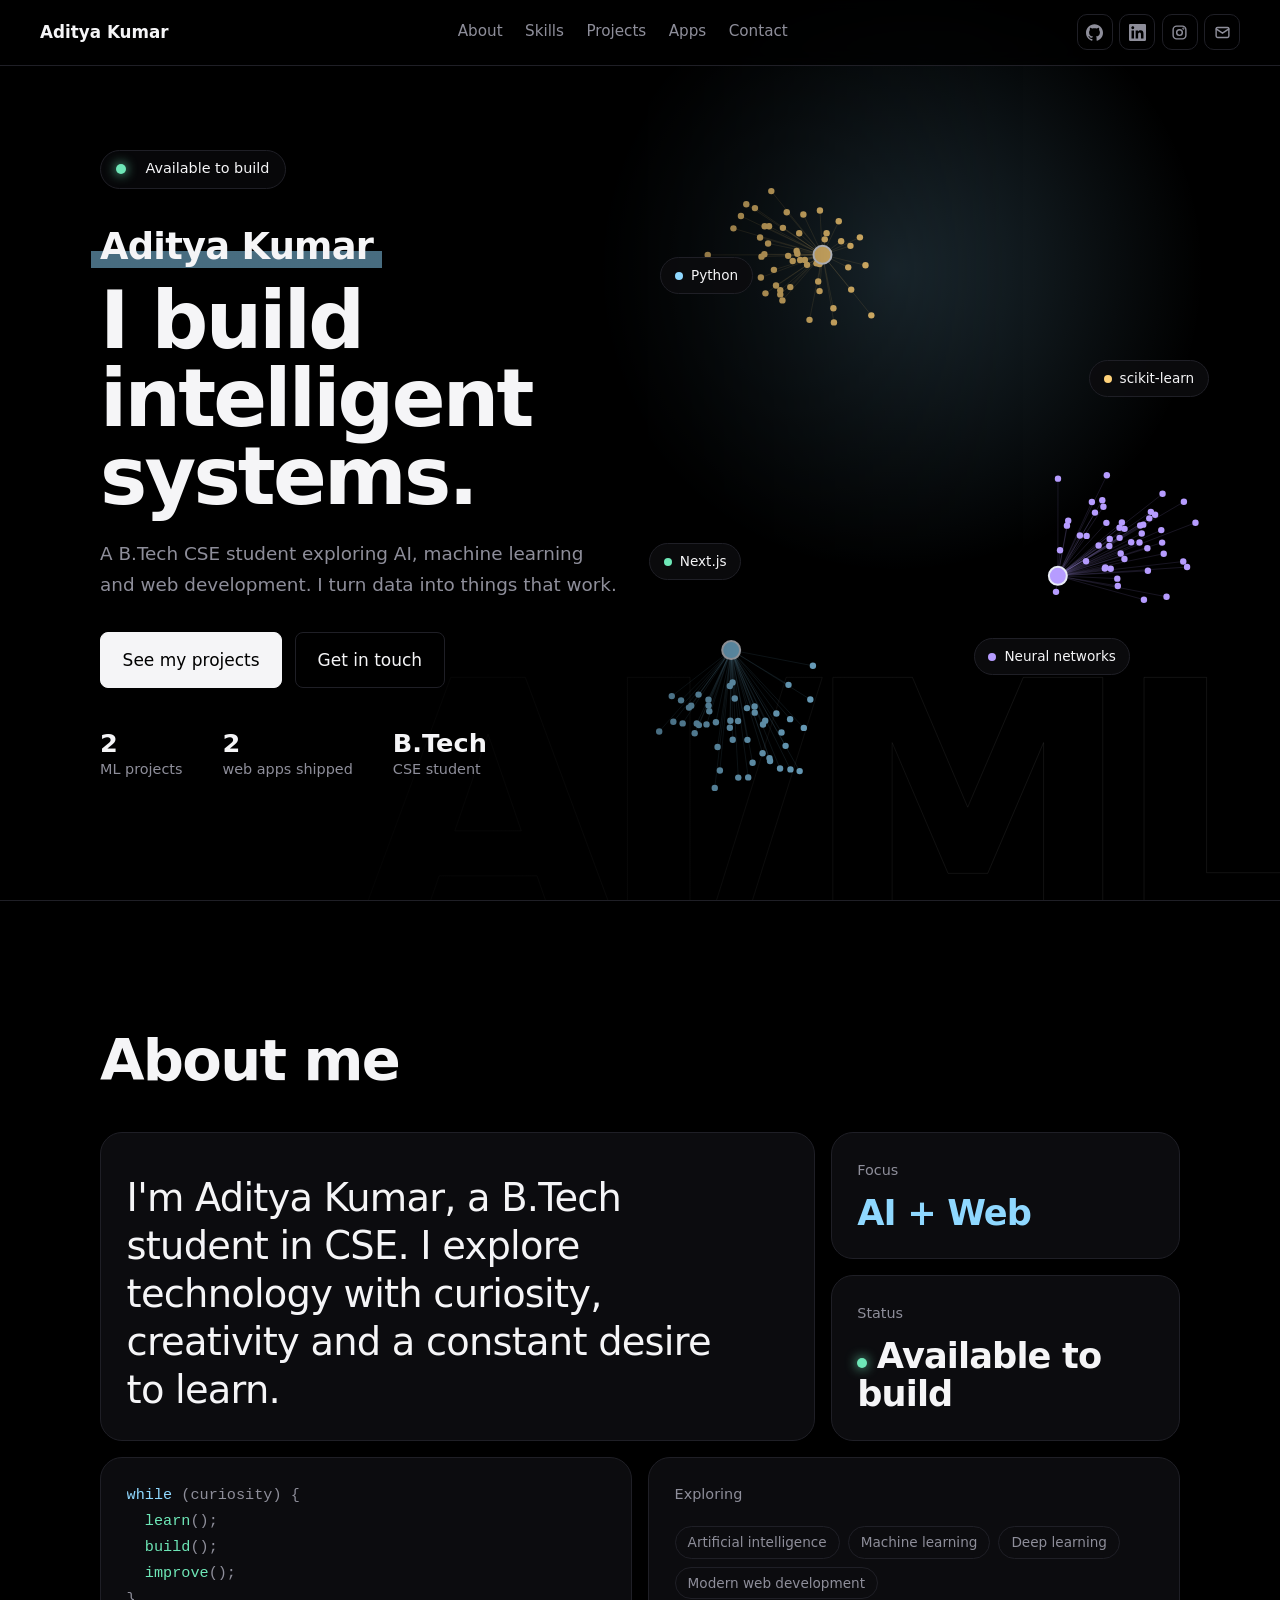
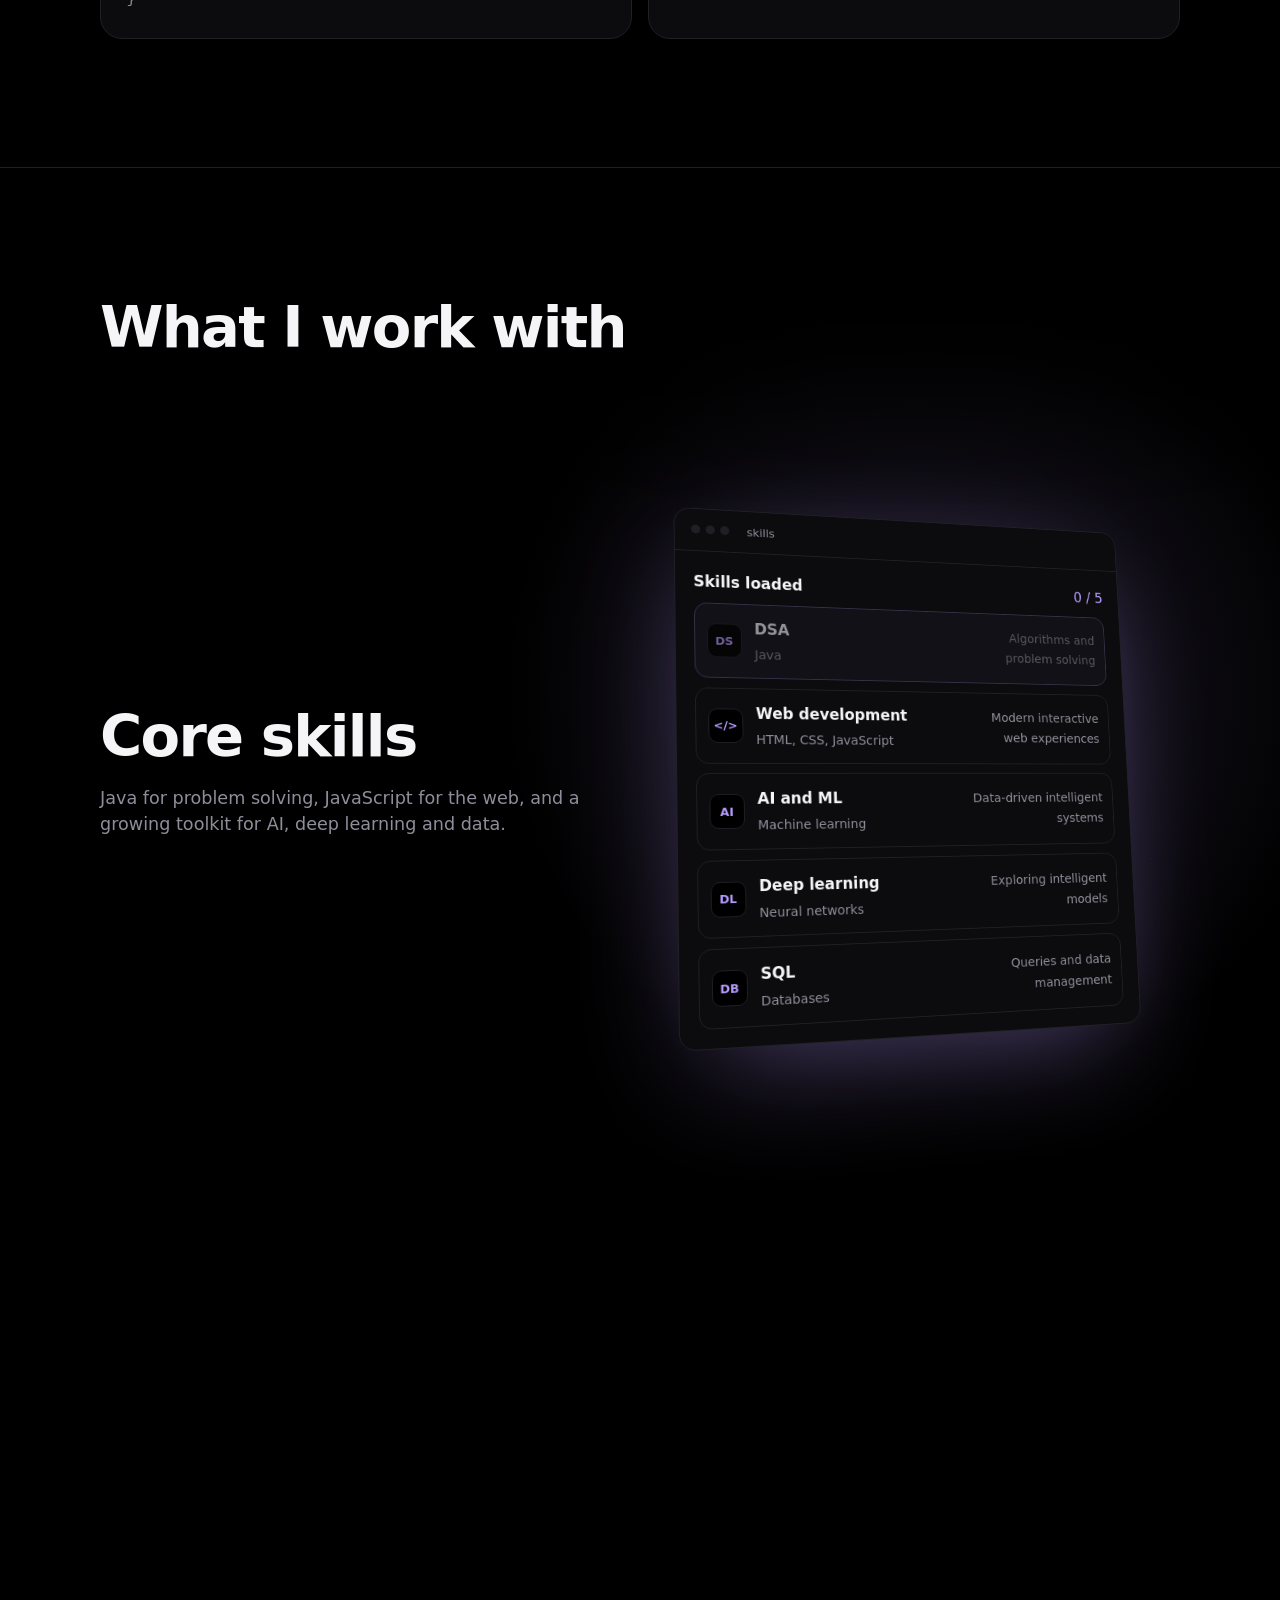
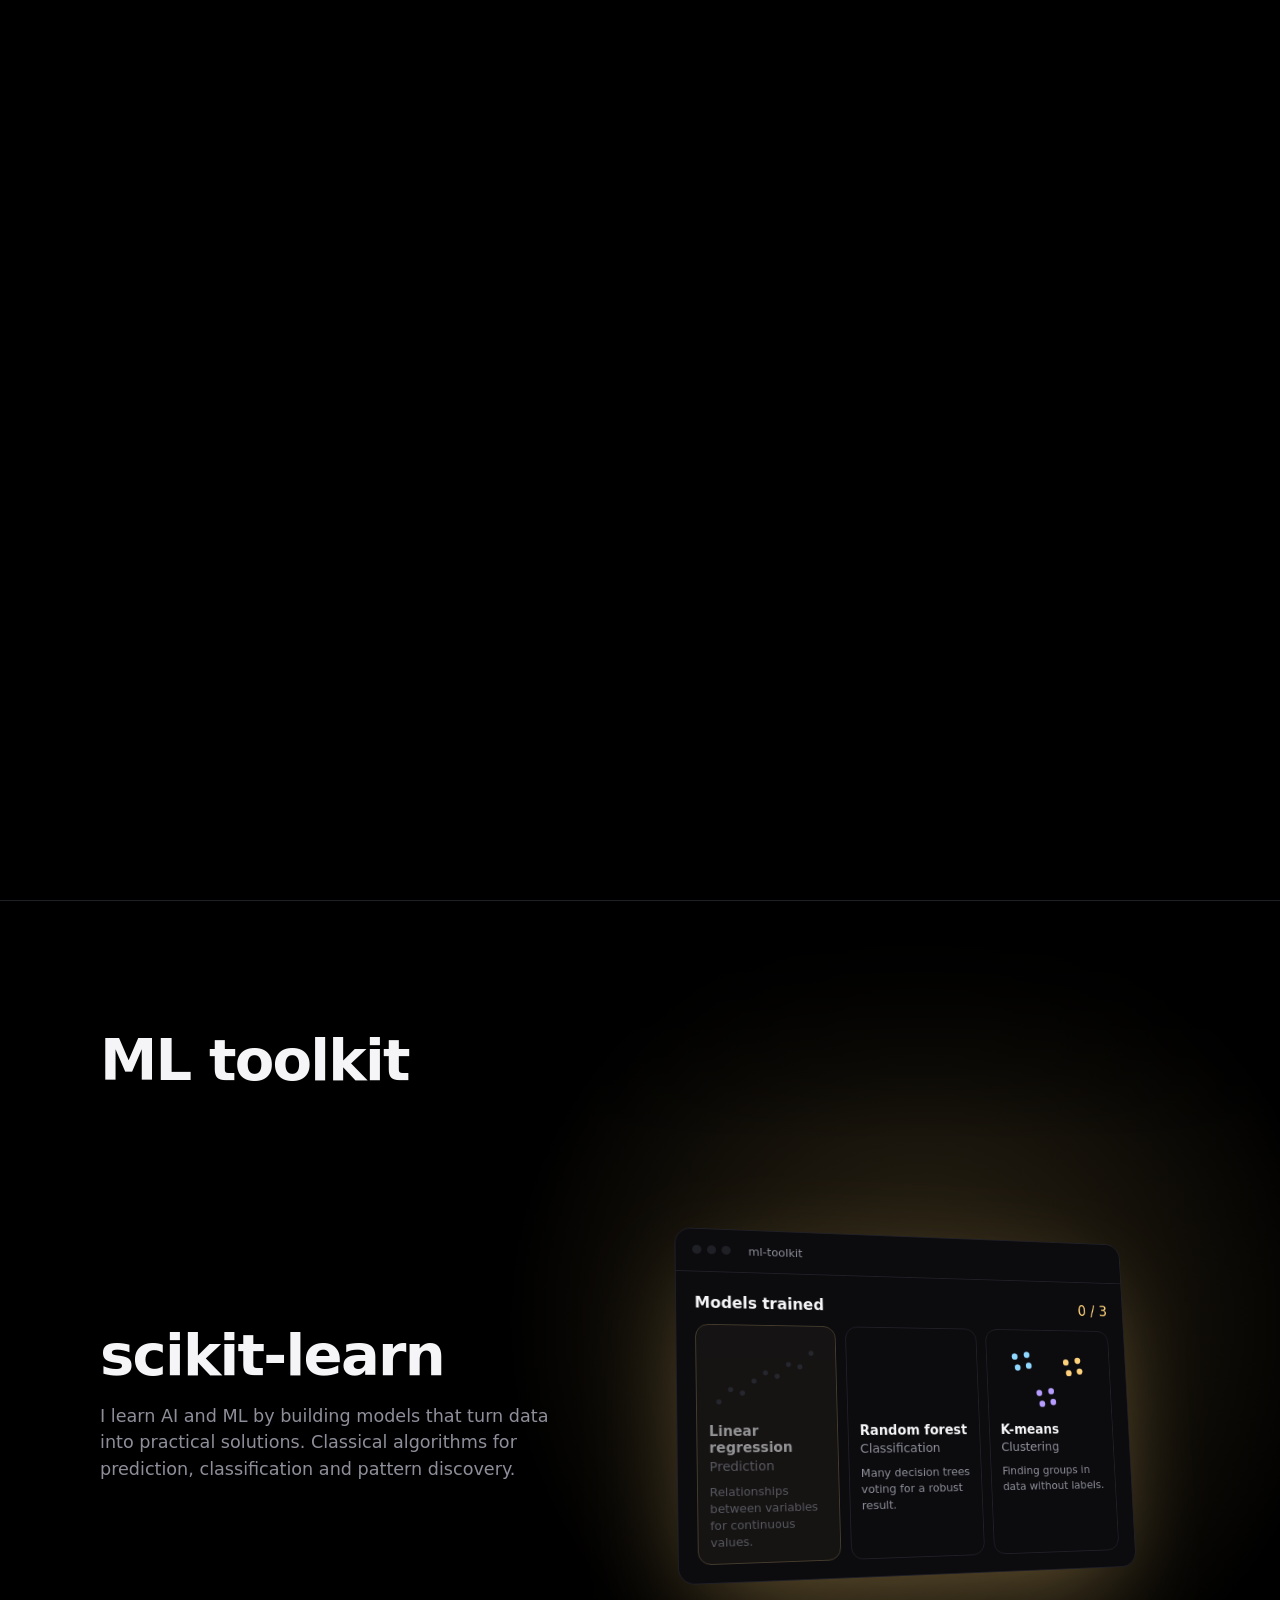
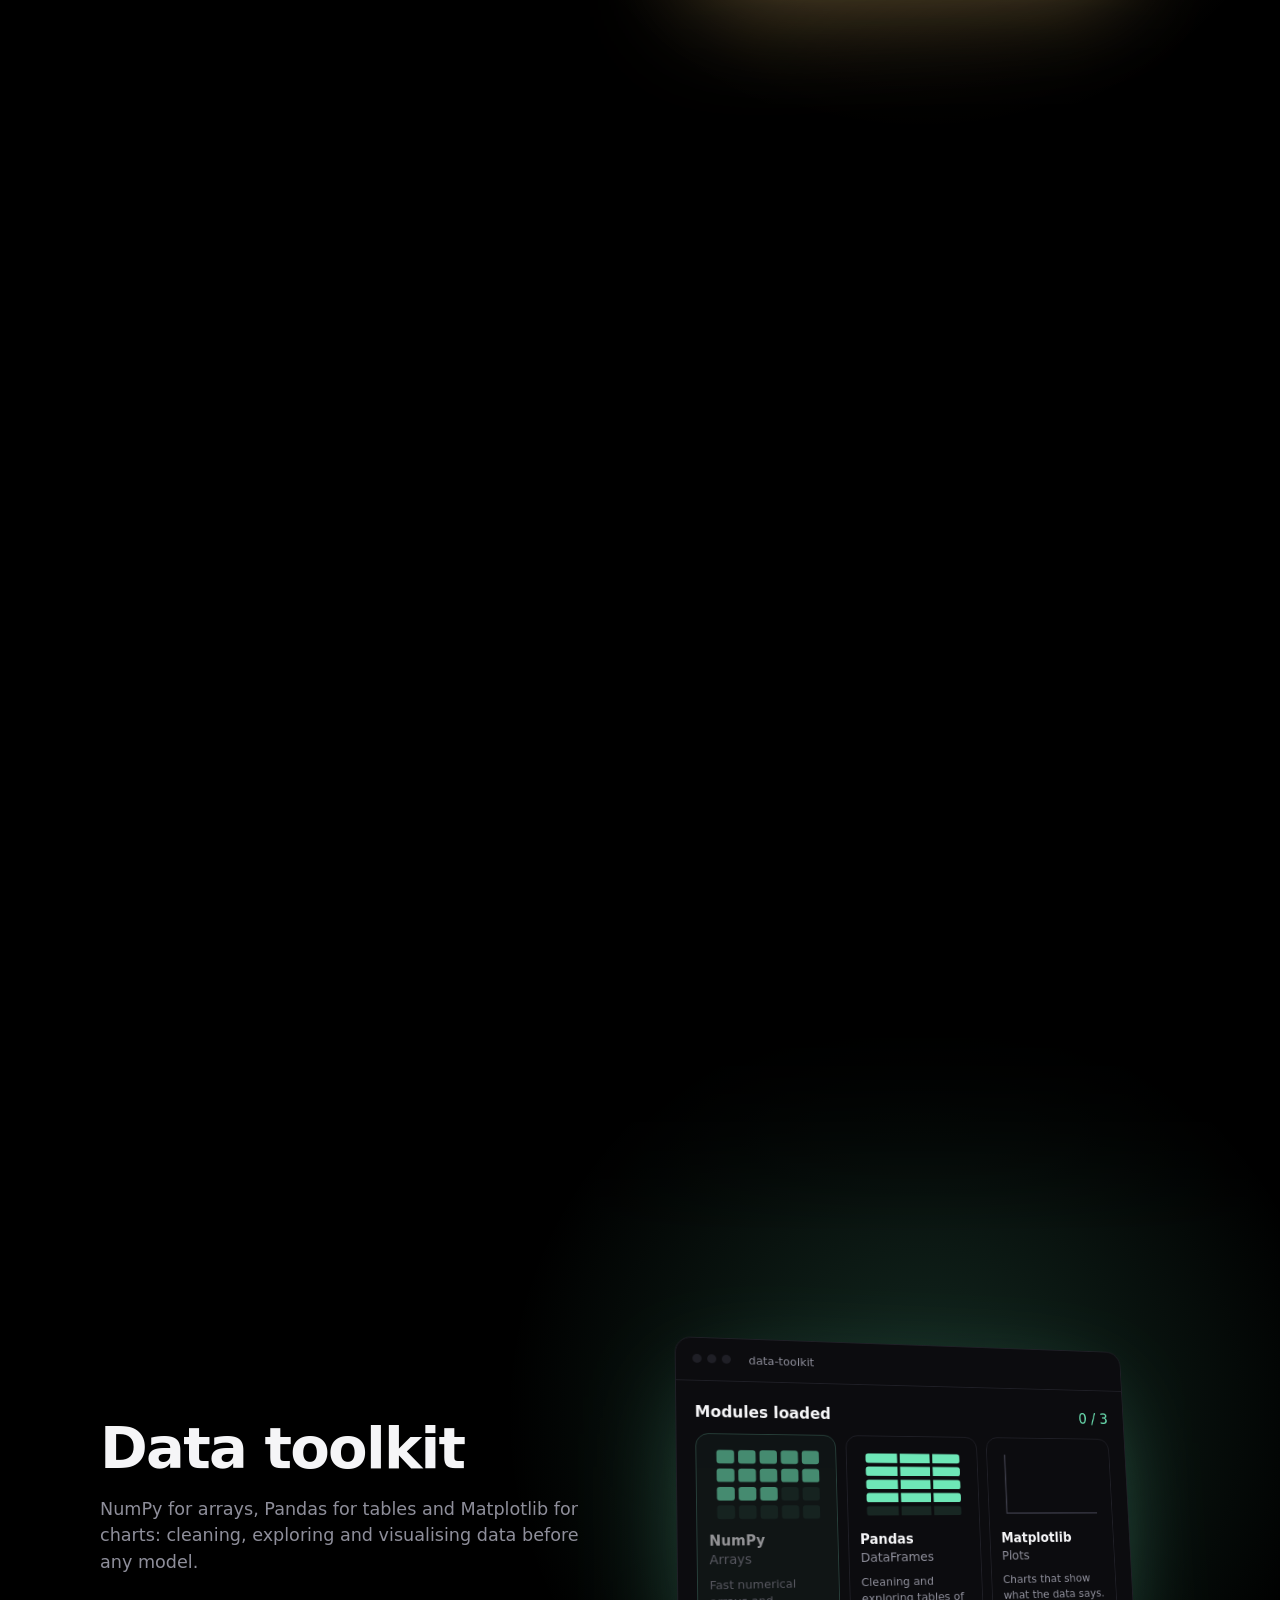
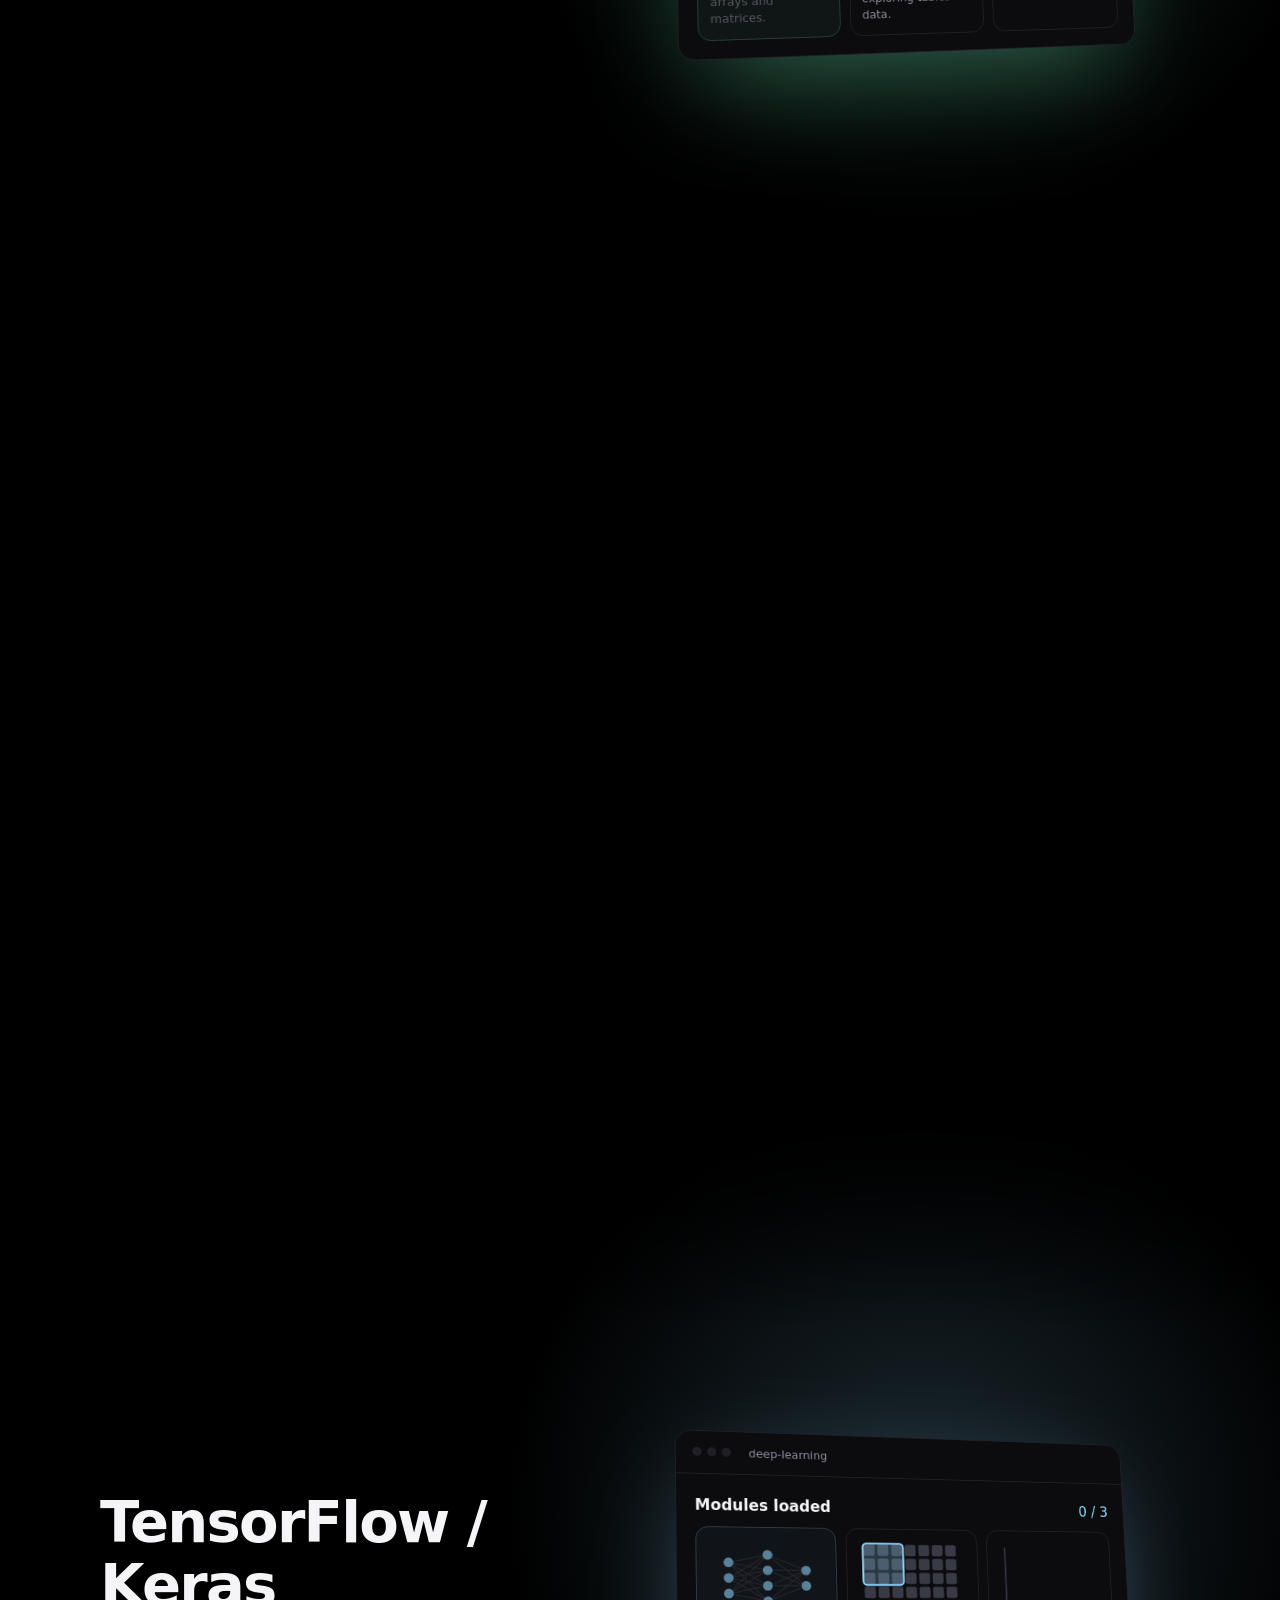
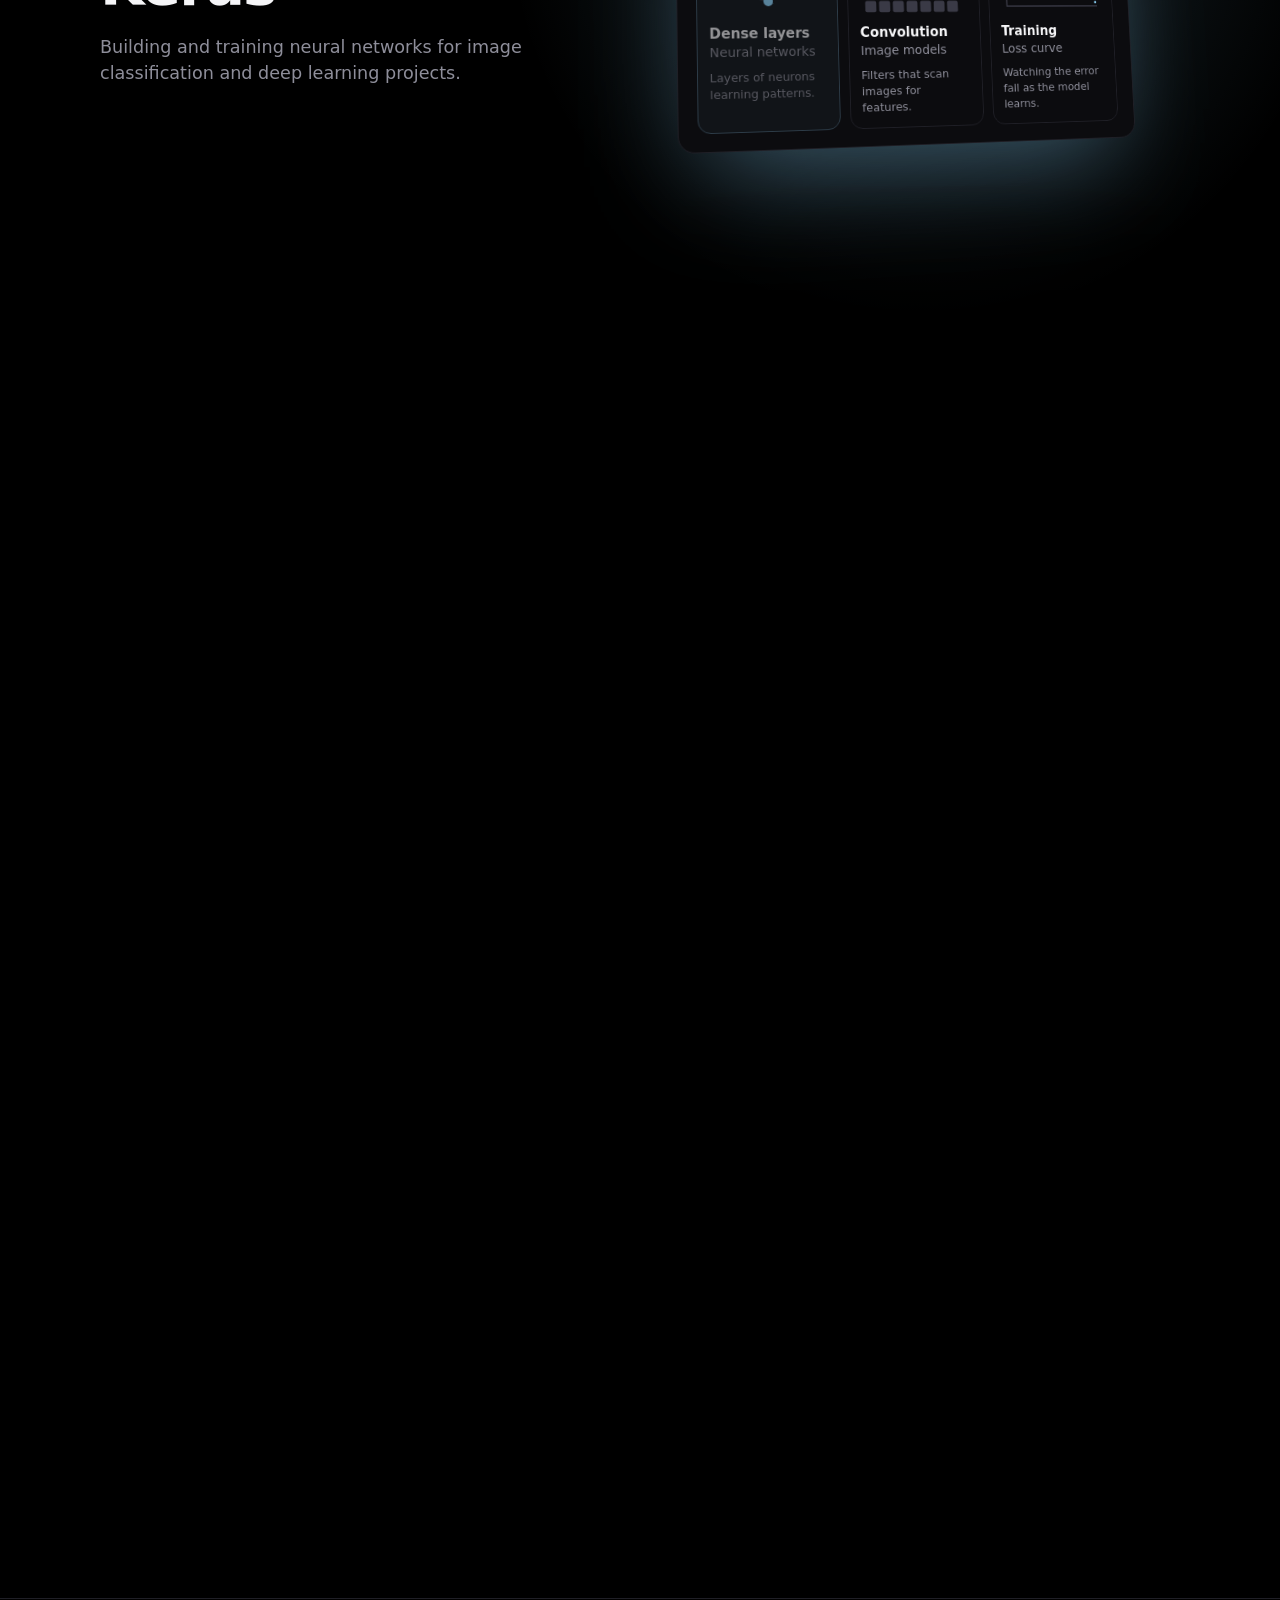
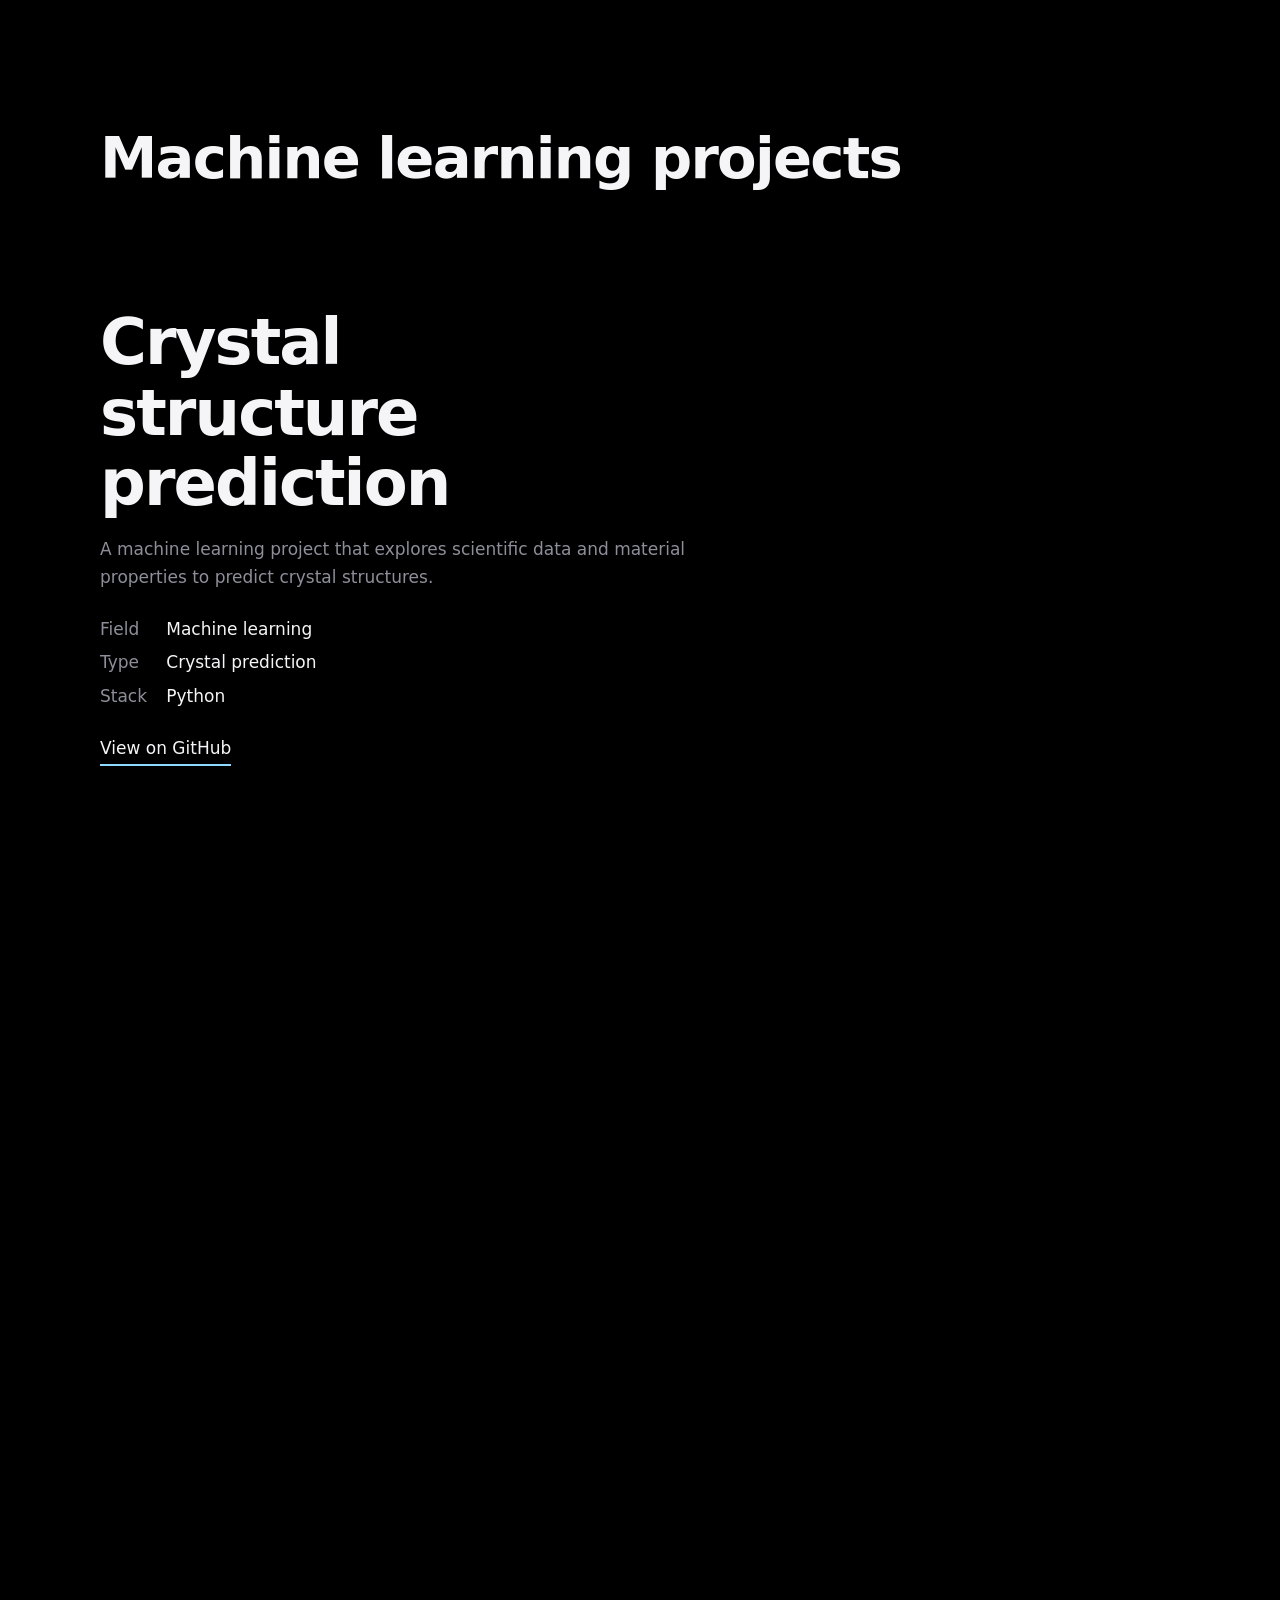
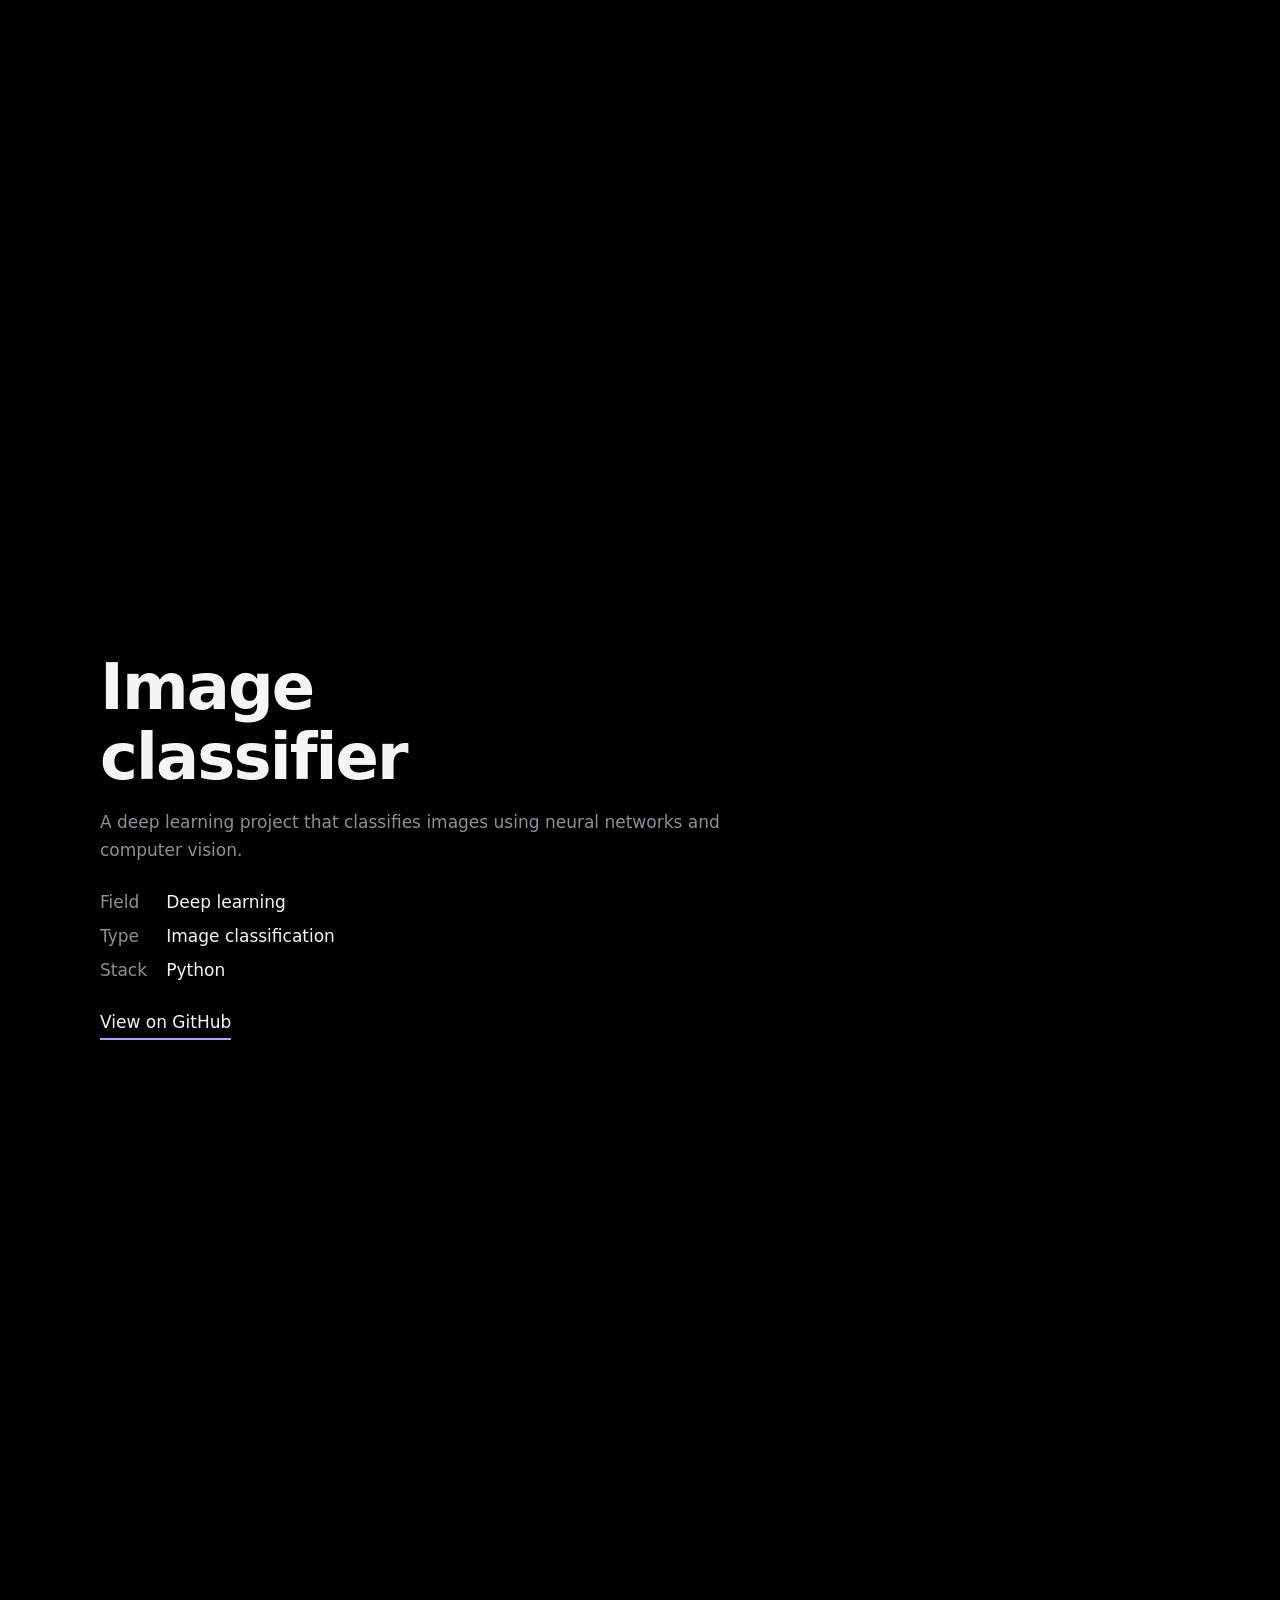
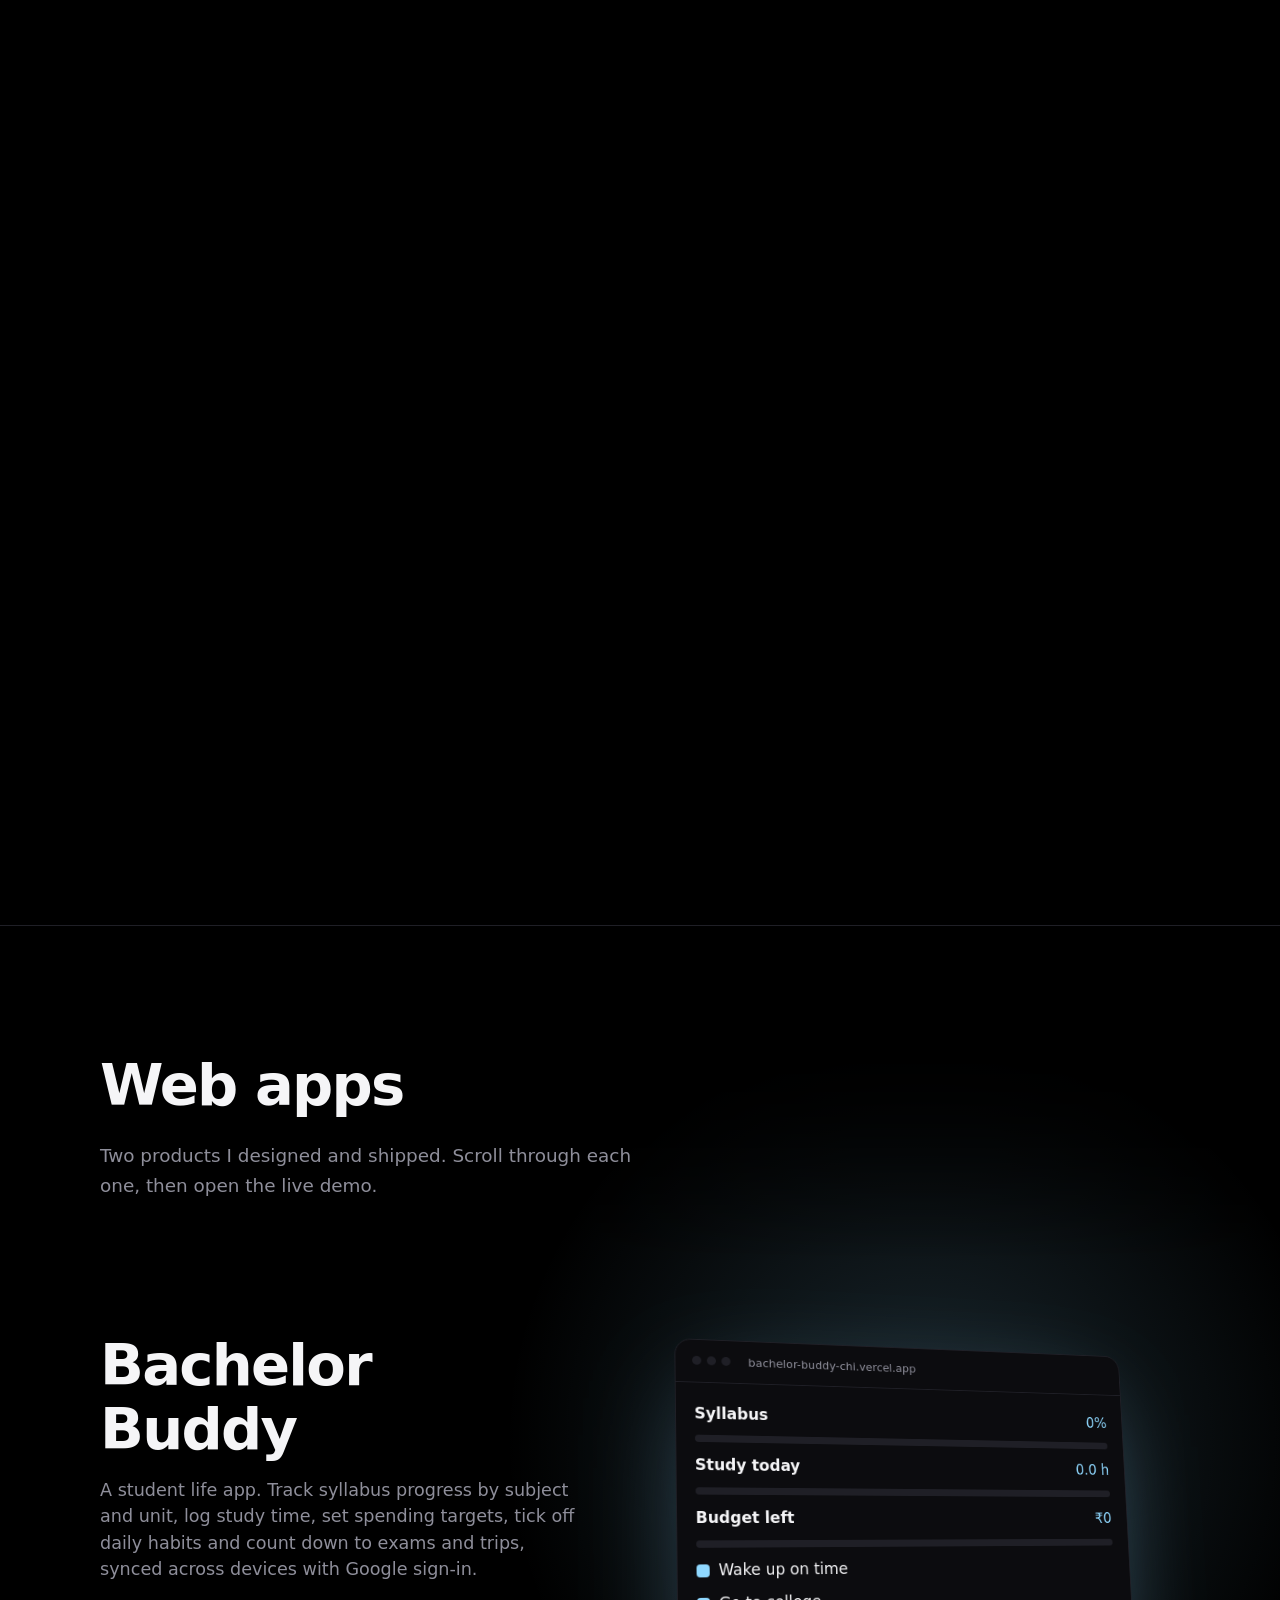
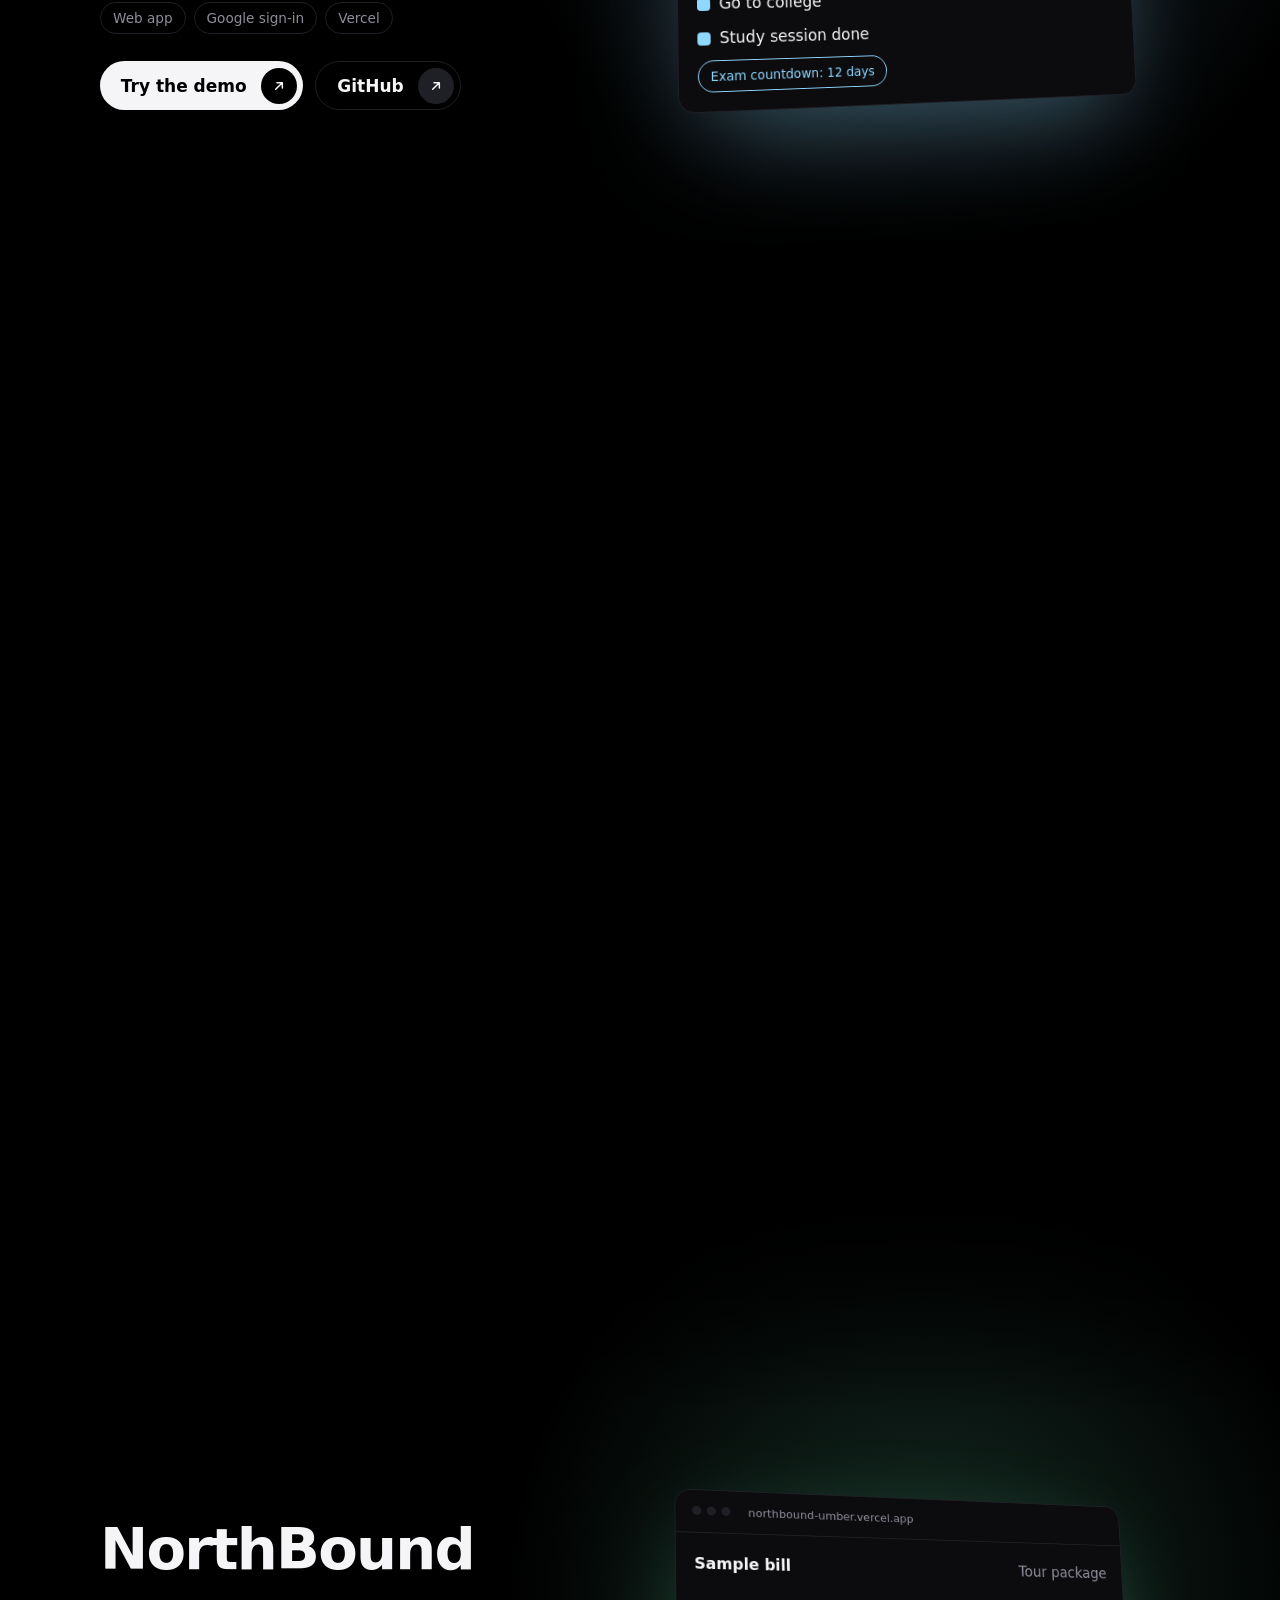
==== commit beb5e98a: "Rename index (48).html to index.html" ====
--- a/index.html
+++ b/index.html
@@ -2,7 +2,7 @@
 <html lang="en">
 <head>
 <meta charset="utf-8">
-<meta name="viewport" content="width=device-width, initial-scale=1">
+<meta name="viewport" content="width=device-width, initial-scale=1, viewport-fit=cover">
 <title>Aditya Kumar | AI / ML Developer</title>
 <meta name="description" content="Portfolio of Aditya Kumar, a B.Tech CSE student building machine learning, deep learning and web projects.">
 <meta property="og:title" content="Aditya Kumar | AI / ML Developer">
@@ -14,7 +14,270 @@
 <link rel="preconnect" href="https://fonts.googleapis.com">
 <link rel="preconnect" href="https://fonts.gstatic.com" crossorigin>
 <link href="https://fonts.googleapis.com/css2?family=Bricolage+Grotesque:opsz,wght@12..96,500;12..96,700&family=DM+Sans:wght@400;500&display=swap" rel="stylesheet">
-<link rel="stylesheet" href="css/style.css">
+<style>
+:root{
+  --ink:#000; --ink-2:#0c0c0f; --line:#1f1f26;
+  --text:#f5f5f7; --muted:#8e8e9a;
+  --blue:#8fd8ff; --amber:#ffd27a; --mint:#6ee7b7; --violet:#b69cff;
+  --display:'Bricolage Grotesque',system-ui,sans-serif;
+  --body:'DM Sans',system-ui,sans-serif;
+  --wrap:1080px;
+}
+*{box-sizing:border-box;margin:0}
+html{scroll-behavior:smooth;scroll-padding-top:72px}
+body{background:var(--ink);color:var(--text);font:400 1.0625rem/1.65 var(--body);-webkit-font-smoothing:antialiased}
+a{color:inherit;text-decoration:none}
+a:focus-visible{outline:2px solid var(--amber);outline-offset:3px;border-radius:4px}
+h1,h2,h3{font-family:var(--display);line-height:1.1;letter-spacing:-.02em}
+p{color:var(--muted);max-width:60ch}
+p+p,p+pre{margin-top:1rem}
+strong{color:var(--text);font-weight:500}
+.wrap{width:min(var(--wrap),100% - 2.5rem);margin-inline:auto}
+
+/* nav */
+.nav{position:fixed;inset:0 0 auto;z-index:10;display:flex;justify-content:space-between;align-items:center;gap:1.5rem;padding:.9rem clamp(1.25rem,4vw,2.5rem);background:rgba(0,0,0,.72);backdrop-filter:blur(12px);border-bottom:1px solid var(--line)}
+.brand{font:700 1.05rem var(--display)}
+.nav nav{display:flex;gap:1.4rem;overflow-x:auto;font-size:.95rem}
+.nav nav a{color:var(--muted);padding:.2rem 0;border-bottom:2px solid transparent;transition:color .2s,border-color .2s;white-space:nowrap}
+.nav nav a:hover,.nav nav a[aria-current]{color:var(--text)}
+.nav nav a[aria-current]{border-color:var(--amber)}
+
+/* hero */
+.hero{position:relative;min-height:100svh;display:grid;align-items:center;overflow:hidden;padding-top:4rem}
+h1{font-size:clamp(2.8rem,8.5vw,6rem);font-weight:700;letter-spacing:-.035em;line-height:.98;max-width:11ch}
+.lead{font-size:1.15rem;margin-top:1.5rem;max-width:46ch}
+.cta{display:flex;flex-wrap:wrap;gap:.8rem;margin-top:2rem}
+.btn{display:inline-block;padding:.8rem 1.35rem;border:1px solid var(--line);border-radius:8px;font-weight:500;transition:background .2s,border-color .2s}
+.btn:hover{border-color:var(--muted);background:var(--ink-2)}
+.btn.primary{background:var(--amber);border-color:var(--amber);color:var(--ink)}
+.btn.primary:hover{background:#f6d27a}
+
+/* sections */
+section:not(.hero){padding-block:clamp(4.5rem,10vw,8rem);border-top:1px solid var(--line)}
+h2{font-size:clamp(1.8rem,4vw,2.7rem);font-weight:700}
+h2.big{font-size:clamp(2.2rem,6vw,4.2rem);max-width:14ch}
+.split{display:grid;grid-template-columns:minmax(0,1fr) minmax(0,2fr);gap:clamp(2rem,6vw,5rem)}
+.split h2{margin-bottom:1rem}
+
+pre{background:var(--ink-2);border:1px solid var(--line);border-radius:10px;padding:1.25rem 1.5rem;font:.95rem/1.7 ui-monospace,SFMono-Regular,Menlo,monospace;color:var(--muted);overflow-x:auto;width:fit-content;max-width:100%}
+pre .k{color:var(--blue)} pre .f{color:var(--mint)}
+
+/* rows (skills, toolkit, contact) */
+.rows{list-style:none;padding:0;margin-top:2.5rem}
+.split .rows{margin-top:0}
+.rows li{display:grid;grid-template-columns:1.1fr 1fr 1.4fr;gap:1rem;align-items:baseline;padding:1.3rem 0;border-top:1px solid var(--line)}
+.rows li:last-child{border-bottom:1px solid var(--line)}
+.rows h3{font-size:1.3rem;transition:color .2s}
+.rows li:hover h3{color:var(--amber)}
+.tool{color:var(--blue);font-weight:500}
+.rows.two li{grid-template-columns:1fr auto;align-items:start}
+.rows.two p{margin-top:.4rem}
+
+/* projects */
+dl{display:grid;grid-template-columns:auto 1fr;gap:.35rem 1.2rem;margin-bottom:1.2rem}
+dt{color:var(--muted)} dd{font-weight:500}
+.link{display:inline-block;color:var(--text);font-weight:500;border-bottom:2px solid var(--amber);padding-bottom:2px;transition:color .2s}
+.link:hover{color:var(--amber)}
+
+.foot{display:flex;justify-content:space-between;gap:1rem;flex-wrap:wrap;padding-block:2rem;border-top:1px solid var(--line);color:var(--muted);font-size:.9rem}
+
+@media (max-width:800px){
+  .split,.project{grid-template-columns:1fr}
+  .rows li{grid-template-columns:1fr;gap:.2rem}
+  .rows.two li{grid-template-columns:1fr}
+  .brand{display:none}
+  .nav nav{gap:1.1rem}
+}
+@media (prefers-reduced-motion:reduce){html{scroll-behavior:auto}*{transition:none!important}}
+
+/* scroll experience */
+.progress{position:fixed;inset:0 0 auto;height:3px;z-index:20;background:linear-gradient(90deg,var(--blue),var(--amber),var(--mint));transform:scaleX(0);transform-origin:0 50%}
+@keyframes rise{from{opacity:0;transform:translateY(28px)}}
+.js .hero-copy>*{animation:rise 1s cubic-bezier(.2,.7,.2,1) both}
+.hero-copy>:nth-child(2){animation-delay:.1s}.hero-copy>:nth-child(3){animation-delay:.2s}.hero-copy>:nth-child(4){animation-delay:.3s}
+.js .rv{opacity:0;transform:translateY(40px) scale(.98)}
+.js .rv.in{opacity:1;transform:none;transition:opacity .9s cubic-bezier(.2,.7,.2,1),transform .9s cubic-bezier(.2,.7,.2,1)}
+
+/* contact tiles */
+.tiles{list-style:none;padding:0;display:grid;grid-template-columns:repeat(auto-fit,minmax(min(230px,100%),1fr));gap:1rem;margin-top:3rem}
+.tile{--c:var(--text);position:relative;display:flex;flex-direction:column;gap:1.6rem;height:100%;padding:1.5rem;background:var(--ink-2);border:1px solid var(--line);border-radius:18px;overflow:hidden;transition:transform .3s cubic-bezier(.2,.7,.2,1),border-color .3s}
+.tile::before{content:"";position:absolute;inset:0;background:radial-gradient(260px circle at var(--mx,50%) var(--my,0),color-mix(in srgb,var(--c) 20%,transparent),transparent 70%);opacity:0;transition:opacity .3s}
+.tile::after{content:"\2197";position:absolute;top:1.3rem;right:1.4rem;color:var(--muted);transition:color .3s,transform .3s}
+.tile:hover{transform:translateY(-6px);border-color:var(--c)}
+.tile:hover::before{opacity:1}
+.tile:hover::after{color:var(--c);transform:translate(3px,-3px)}
+.t-li{--c:var(--blue)}.t-ig{--c:var(--amber)}.t-ml{--c:var(--mint)}
+.logo{position:relative;width:52px;height:52px;display:grid;place-items:center;border-radius:14px;background:var(--ink);border:1px solid var(--line);transition:background .3s,color .3s,border-color .3s}
+.logo svg{width:24px;height:24px;fill:currentColor}
+.logo svg.s{fill:none;stroke:currentColor;stroke-width:2;stroke-linecap:round;stroke-linejoin:round}
+.tile:hover .logo{background:var(--c);border-color:var(--c);color:var(--ink)}
+.tile h3{position:relative;font-size:1.25rem}
+.tile small{position:relative;display:block;color:var(--muted);font-size:.95rem;overflow-wrap:anywhere}
+.foot a:hover{color:var(--text)}
+.nav{padding-top:calc(.9rem + env(safe-area-inset-top,0px))}
+
+/* black redesign */
+h2{font-size:clamp(2.2rem,5vw,3.6rem);letter-spacing:-.03em}
+.btn.primary{background:var(--text);border-color:var(--text)}.btn.primary:hover{background:#fff}
+.social{display:flex;gap:.4rem}
+.social a{width:36px;height:36px;display:grid;place-items:center;border:1px solid var(--line);border-radius:10px;color:var(--muted);transition:color .25s,background .25s,border-color .25s}
+.social a:hover{color:var(--ink);background:var(--text);border-color:var(--text)}
+.social svg{width:17px;height:17px;fill:currentColor}
+.social svg.s{fill:none;stroke:currentColor;stroke-width:2;stroke-linecap:round;stroke-linejoin:round}
+@media (max-width:700px){.nav nav{display:none}.brand{display:block}}
+
+/* 3D project stages */
+#projects{padding-bottom:0}
+.track{height:260vh;margin-top:clamp(2rem,5vw,4rem)}
+.sticky{position:sticky;top:0;height:100svh;box-sizing:border-box;padding-top:4.5rem;display:grid;align-items:center;overflow:hidden}
+.sticky::after{content:"";position:absolute;inset:0;pointer-events:none;background:linear-gradient(90deg,#000 8%,rgba(0,0,0,.55) 45%,transparent 78%)}
+.scene{position:absolute;inset:0;width:100%;height:100%}
+.copy{position:relative;z-index:2}
+.copy h3{font-size:clamp(2.2rem,5.5vw,4rem);letter-spacing:-.03em;max-width:12ch;margin-bottom:1rem}
+.copy dl{margin:1.5rem 0}
+.copy .link{border-color:var(--blue)}
+.track[data-scene=scan] .link{border-color:var(--violet)}
+
+/* web apps */
+.chrome{display:flex;align-items:center;gap:.4rem;padding:.8rem 1.1rem;border-bottom:1px solid var(--line)}
+.chrome i{width:10px;height:10px;border-radius:50%;background:var(--line)}
+.chrome span{margin-left:.8rem;font-size:.8rem;color:var(--muted)}
+.tags{list-style:none;padding:0;display:flex;flex-wrap:wrap;gap:.5rem;margin-top:1.2rem}
+.tags li{padding:.25rem .75rem;border:1px solid var(--line);border-radius:99px;font-size:.85rem;color:var(--muted)}
+
+/* interactive background + app showcases */
+.atrack{--p:1;--ac:var(--blue);height:240vh;margin-top:clamp(2rem,5vw,4rem)}
+.atrack[data-theme=mint]{--ac:var(--mint)}
+.asticky{position:sticky;top:0;height:100svh;box-sizing:border-box;padding-top:4.5rem;display:grid;align-items:center}
+.aglow{position:absolute;inset:0;pointer-events:none;background:radial-gradient(640px circle at var(--mx,72%) var(--my,45%),color-mix(in srgb,var(--ac) 18%,transparent),transparent 65%)}
+.acols{position:relative;display:grid;grid-template-columns:minmax(0,1fr) minmax(0,1.1fr);gap:clamp(1.5rem,5vw,4rem);align-items:center}
+.atrack .link,.atrack .btn.primary:hover{border-color:var(--ac)}
+.device{background:var(--ink-2);border:1px solid var(--line);border-radius:18px;overflow:hidden;box-shadow:0 40px 120px -30px color-mix(in srgb,var(--ac) 40%,transparent);transform:perspective(1200px) rotateY(calc(16deg - var(--p)*28deg + var(--tx,0)*8deg)) rotateX(calc(7deg - var(--p)*9deg - var(--ty,0)*6deg)) scale(calc(.88 + var(--p)*.12));transition:transform .12s linear}
+.screen{padding:1.5rem;display:grid;gap:.8rem}
+.mrow,.ln,.total{display:flex;justify-content:space-between;gap:1rem}
+.mrow b,.total{font-family:var(--display)}
+.num{color:var(--ac);font-weight:500}
+.muted{color:var(--muted)}
+.bar{height:8px;border-radius:99px;background:var(--line);overflow:hidden}
+.bar u{display:block;height:100%;width:calc(var(--p)*var(--w)*100%);border-radius:inherit;background:var(--ac)}
+.checks{list-style:none;padding:0;display:grid;gap:.5rem}
+.checks li,.chip,.ln,.stamp{--k:clamp(0,calc((var(--p) - var(--t,0))*8),1);opacity:var(--k);transform:translateY(calc((1 - var(--k))*12px))}
+.checks li::before{content:"";display:inline-block;width:14px;height:14px;margin-right:.6rem;border-radius:4px;background:var(--ac);vertical-align:-2px}
+.chip{justify-self:start;padding:.3rem .8rem;border:1px solid var(--ac);border-radius:99px;font-size:.85rem;color:var(--ac)}
+.ln{padding:.6rem 0;border-bottom:1px solid var(--line)}
+.total{font-size:1.4rem;padding-top:.4rem}
+.stamp{justify-self:start;margin-top:.4rem;padding:.4rem 1rem;border:2px solid var(--ac);border-radius:8px;color:var(--ac);font-weight:700;transform:rotate(-4deg) scale(calc(1.3 - var(--k)*.3))}
+@media (max-width:800px){.acols{grid-template-columns:1fr;gap:1.25rem}.atrack{height:200vh}.copy h3{font-size:2rem;margin-bottom:.5rem}.copy p{font-size:.95rem}.screen{padding:1rem;gap:.55rem}}
+
+/* about bento */
+.bento{display:grid;grid-template-columns:repeat(6,1fr);gap:1rem;margin-top:2.5rem}
+.cell{--mx:50%;--my:0;position:relative;overflow:hidden;padding:1.6rem;background:var(--ink-2);border:1px solid var(--line);border-radius:22px;transition:border-color .3s}
+.cell::before{content:"";position:absolute;inset:0;background:radial-gradient(300px circle at var(--mx) var(--my),rgba(143,216,255,.13),transparent 70%);opacity:0;transition:opacity .3s}
+.cell:hover{border-color:#34343f}.cell:hover::before{opacity:1}
+.cell>*{position:relative}
+.cell small{display:block;color:var(--muted);font-size:.9rem}
+.cell b{display:block;margin-top:.7rem;font:700 clamp(1.5rem,3vw,2.2rem)/1.1 var(--display);letter-spacing:-.025em}
+.c-main{grid-column:span 4;grid-row:span 2;display:flex;align-items:flex-end;min-height:280px}
+.c-main p{font:500 clamp(1.5rem,3vw,2.4rem)/1.25 var(--display);letter-spacing:-.02em;color:var(--text);max-width:24ch}
+.c-focus{grid-column:span 2}.c-focus b{color:var(--blue)}
+.c-open{grid-column:span 2}
+.c-code{grid-column:span 3;display:flex;align-items:center}
+.c-code pre{border:0;background:none;padding:0}
+.c-stack{grid-column:span 3}
+.dot{display:inline-block;width:10px;height:10px;margin-right:.6rem;border-radius:50%;background:var(--mint);box-shadow:0 0 12px var(--mint)}
+@media (max-width:800px){.bento{grid-template-columns:1fr}.bento>.cell{grid-column:auto;grid-row:auto}.c-main{min-height:200px}}
+
+/* cursor glow: follows the pointer, changes colour per section, never animates on its own */
+@property --glow{syntax:'<color>';inherits:true;initial-value:#8fd8ff}
+#bg{position:fixed;left:0;top:0;width:640px;height:640px;margin:-320px 0 0 -320px;z-index:-1;pointer-events:none;border-radius:50%;background:radial-gradient(circle,color-mix(in srgb,var(--glow) 20%,transparent),transparent 68%);transform:translate(var(--gx,70vw),var(--gy,30vh));transition:transform .35s cubic-bezier(.2,.7,.2,1),--glow .9s}
+
+/* skills + ML toolkit showcases */
+.atrack[data-theme=violet]{--ac:var(--violet)}
+.atrack[data-theme=amber]{--ac:var(--amber)}
+.srow,.mini{border:1px solid var(--line);border-radius:14px;--k:clamp(0,calc((var(--p) - var(--t) + .15)*8),1);--a:clamp(0,calc(1 - max(var(--p) - var(--t),var(--t) - var(--p))*5),1);--d:clamp(0,calc((var(--p) - var(--t) + .1)*3),1);opacity:calc(.3 + var(--k)*.7);background:color-mix(in srgb,var(--ac) calc(var(--a)*14%),transparent);border-color:color-mix(in srgb,var(--ac) calc(var(--a)*70%),var(--line))}
+.srow{display:grid;grid-template-columns:auto 1fr auto;gap:.9rem;align-items:center;padding:.8rem}
+.srow i{width:38px;height:38px;display:grid;place-items:center;border-radius:10px;background:var(--ink);border:1px solid var(--line);font:700 .8rem var(--display);font-style:normal;color:var(--ac)}
+.srow b{display:block;font-family:var(--display)}
+.srow small,.srow span,.mini small,.mini p{color:var(--muted)}
+.srow span{font-size:.9rem;text-align:right;max-width:18ch}
+.minis{display:grid;grid-template-columns:repeat(3,1fr);gap:.7rem}
+.mini{padding:.8rem}
+.mini svg{width:100%;display:block;margin-bottom:.6rem}
+.mini b{display:block;font:700 .95rem var(--display)}
+.mini small{display:block;margin-bottom:.4rem}
+.mini p{font-size:.8rem;line-height:1.4}
+.pt{fill:#3a3a46}
+.ln2{fill:none;stroke:var(--ac);stroke-width:2.5;stroke-linecap:round;stroke-dasharray:1;stroke-dashoffset:calc(1 - var(--d))}
+.bar2{fill:var(--ac);transform-box:fill-box;transform-origin:50% 100%;transform:scaleY(clamp(0,calc(var(--d)*1.6 - var(--s,0)),1))}
+.cc{opacity:var(--d)}.c1{fill:var(--blue)}.c2{fill:var(--amber)}.c3{fill:var(--violet)}
+@media (max-width:800px){.srow span,.mini p{display:none}.srow{padding:.55rem}.mini{padding:.5rem}}
+
+/* front page */
+.hero{padding-top:5rem;padding-bottom:3rem}
+.hero-grid{position:relative;z-index:2;display:grid;grid-template-columns:minmax(0,1.05fr) minmax(0,1fr);gap:clamp(2rem,5vw,4rem);align-items:center}
+.hero h1{font-size:clamp(2.6rem,6.2vw,5.2rem)}
+.hero-copy{transform:translateY(calc(var(--p,0)*60px));opacity:calc(1 - var(--p,0)*1.6)}
+.hero-copy>:nth-child(5){animation-delay:.4s}
+.pill{display:inline-flex;align-items:center;gap:.6rem;margin-bottom:1.4rem;padding:.4rem .95rem;border:1px solid var(--line);border-radius:99px;background:rgba(12,12,15,.6);color:var(--text);font-size:.9rem}
+.stats{list-style:none;display:flex;flex-wrap:wrap;gap:1.5rem 2.5rem;margin-top:2.5rem;padding:0}
+.stats li{color:var(--muted);font-size:.9rem}
+.stats b{display:block;color:var(--text);font:700 1.6rem var(--display)}
+.ghost{position:absolute;right:-2vw;bottom:-3vw;z-index:1;font:700 clamp(9rem,26vw,24rem)/.8 var(--display);letter-spacing:-.06em;color:transparent;-webkit-text-stroke:1px rgba(255,255,255,.07);pointer-events:none;user-select:none}
+.hero-card{position:relative;transform:translateY(calc(var(--p,0)*-50px)) scale(calc(1 - var(--p,0)*.08));opacity:calc(1 - var(--p,0)*1.4)}
+.js .hero-card{animation:rise 1.1s .25s cubic-bezier(.2,.7,.2,1) both}
+.fl{position:absolute;z-index:3;padding:.4rem .85rem;border:1px solid var(--line);border-radius:99px;background:rgba(12,12,15,.85);backdrop-filter:blur(8px);font-size:.85rem;transform:translate(calc(var(--tx,0)*var(--z)*1px),calc(var(--ty,0)*var(--z)*1px));transition:transform .2s ease-out}
+.fl::before{content:"";display:inline-block;width:8px;height:8px;margin-right:.5rem;border-radius:50%;background:var(--c)}
+.f1{top:-1.2rem;left:-1.5rem}.f2{top:22%;right:-1.8rem}.f3{bottom:20%;left:-2.2rem}.f4{bottom:-1.2rem;right:10%}
+@media (max-width:800px){.hero-grid{grid-template-columns:1fr}.fl{display:none}.hero{padding-top:6rem}}
+
+/* contact popup */
+dialog{width:min(560px,calc(100% - 2rem));max-height:90svh;padding:0;border:1px solid var(--line);border-radius:24px;background:var(--ink-2);color:var(--text);box-shadow:0 40px 120px -20px rgba(143,216,255,.25);overflow:auto}
+dialog::backdrop{background:rgba(0,0,0,.72);backdrop-filter:blur(8px)}
+dialog[open]{animation:pop .35s cubic-bezier(.2,.7,.2,1)}
+@keyframes pop{from{opacity:0;transform:translateY(16px) scale(.96)}}
+html:has(dialog[open]){overflow:hidden}
+.dbox{position:relative;padding:clamp(1.25rem,4vw,2rem)}
+.dbox h3{font-size:1.8rem;margin-bottom:.5rem}
+.dbox .tiles{grid-template-columns:repeat(2,1fr);margin-top:1.5rem}
+.dclose{position:absolute;top:.9rem;right:1rem;width:36px;height:36px;border:1px solid var(--line);border-radius:10px;background:none;color:var(--muted);font-size:1.3rem;line-height:1;cursor:pointer;transition:color .2s,background .2s}
+.dclose:hover{color:var(--ink);background:var(--text)}
+@media (max-width:480px){.dbox .tiles{grid-template-columns:1fr}}
+
+/* stages: gaps are trimmed by js/interactive.js; headings stay above pinned stages */
+section:not(.hero) h2,section:not(.hero) .lead{position:relative;z-index:3}
+.aglow{-webkit-mask-image:linear-gradient(transparent,#000 25%,#000 75%,transparent);mask-image:linear-gradient(transparent,#000 25%,#000 75%,transparent)}
+
+/* hero: K-means background and highlighted name */
+#cluster{position:absolute;inset:0;width:100%;height:100%}
+.hero::after{content:"";position:absolute;inset:0;z-index:1;pointer-events:none;background:linear-gradient(90deg,#000 10%,rgba(0,0,0,.55) 48%,transparent 80%)}
+.hero-card{min-height:clamp(260px,32vw,380px)}
+.name{margin-bottom:.9rem;color:var(--text);font:700 clamp(1.5rem,3vw,2.3rem)/1.1 var(--display);letter-spacing:-.02em}
+.name mark{margin-left:-.25em;padding:0 .25em;color:var(--text);background:linear-gradient(transparent 60%,rgba(143,216,255,.5) 60%);-webkit-box-decoration-break:clone;box-decoration-break:clone}
+.hero-copy>:nth-child(6){animation-delay:.5s}
+
+/* web app stages: fit below the top bar on any screen */
+.atrack .copy h3{font-size:clamp(1.8rem,min(5.5vw,6.5vh),3.6rem)}
+.atrack .copy p{font-size:clamp(.92rem,2.1vh,1.1rem);line-height:1.5}
+.atrack .screen{padding:clamp(.8rem,2.2vh,1.5rem);gap:clamp(.4rem,1.2vh,.8rem)}
+.atrack .cta{margin-top:clamp(1rem,3vh,2rem)}
+@media (max-width:800px){.atrack .tags,.chip,.checks li:nth-child(3){display:none}.hero::after{background:linear-gradient(180deg,rgba(0,0,0,.88),rgba(0,0,0,.5))}}
+
+/* demo and GitHub buttons */
+.go{display:inline-flex;align-items:center;gap:.9rem;padding:.35rem .35rem .35rem 1.3rem;border-radius:99px;background:var(--text);color:var(--ink);font-weight:600;transition:background .25s,transform .25s}
+.go:hover{background:#fff;transform:translateY(-2px)}
+.go i{display:grid;place-items:center;width:36px;height:36px;border-radius:50%;background:var(--ink);color:var(--text);transition:transform .3s cubic-bezier(.2,.7,.2,1),background .3s,color .3s}
+.go:hover i{background:var(--ac);color:var(--ink);transform:rotate(45deg)}
+.go svg{width:16px;height:16px;fill:none;stroke:currentColor;stroke-width:2.2;stroke-linecap:round;stroke-linejoin:round}
+.go.alt{background:transparent;color:var(--text);border:1px solid var(--line)}
+.go.alt:hover{background:var(--ink);border-color:var(--ac)}
+.go.alt i{background:var(--line)}
+
+/* extra toolkit visuals */
+.cell2{fill:var(--ac);opacity:clamp(.12,calc(var(--d)*2 - var(--s,0)),1)}
+.nd{fill:var(--ac);opacity:clamp(.15,calc(var(--d)*2.2 - var(--s,0)),1)}
+.ax{fill:none;stroke:#3a3a46;stroke-width:1.5}
+.flt{fill:color-mix(in srgb,var(--ac) 22%,transparent);stroke:var(--ac);stroke-width:2;transform:translate(calc(var(--d)*60px),calc(var(--d)*30px))}
+</style>
 </head>
 <body>
 <div class="progress" aria-hidden="true"></div>
@@ -238,9 +501,385 @@
   </div>
 </dialog>
 
-<script src="js/main.js"></script>
-<script src="js/scroll.js"></script>
-<script src="js/scene3d.js"></script>
-<script src="js/interactive.js"></script>
+<script>
+(function () {
+  /* Hero: live K-means clustering on a canvas */
+  var hero = document.querySelector('.hero');
+  var c = document.getElementById('cluster');
+  var g = c.getContext('2d');
+  var COLORS = ['#8fd8ff', '#ffd27a', '#b69cff'];
+  var reduce = matchMedia('(prefers-reduced-motion: reduce)').matches;
+  var W, H, pts = [], cents = [], last = 0, run = true, it = 0;
+  var iterEl = document.getElementById("iter"), stateEl = document.getElementById("state");
+
+  function gauss() { return (Math.random() + Math.random() + Math.random() - 1.5) / 1.5; }
+
+  function seed() {
+    var blobs = [[.62, .28], [.88, .6], [.58, .8]];
+    pts = [];
+    for (var i = 0; i < 150; i++) {
+      var b = blobs[i % 3];
+      pts.push({ x: b[0] + gauss() * .09, y: b[1] + gauss() * .12, k: 0 });
+    }
+    reseed();
+  }
+
+  function reseed() {
+    cents = [];
+    for (var i = 0; i < 3; i++) {
+      var x = .45 + Math.random() * .5, y = .15 + Math.random() * .7;
+      cents.push({ x: x, y: y, tx: x, ty: y });
+    }
+    last = 0; it = 0;
+    if (reduce) {
+      for (var s = 0; s < 12; s++) step();
+      cents.forEach(function (k) { k.x = k.tx; k.y = k.ty; });
+      draw();
+    }
+  }
+
+  // one Lloyd iteration: assign points, then move centroids to the mean
+  function step() {
+    var b = cents.map(function (k) { return k.tx + k.ty; });
+    lloyd();
+    var d = 0; cents.forEach(function (k, i) { d += Math.abs(k.tx + k.ty - b[i]); });
+    it++;
+    if (iterEl) { iterEl.textContent = 'iteration ' + it; stateEl.textContent = d < 1e-3 ? 'converged' : 'clustering'; }
+  }
+
+  function lloyd() {
+    pts.forEach(function (p) {
+      var d = 1e9;
+      cents.forEach(function (k, i) {
+        var e = Math.pow(p.x - k.tx, 2) + Math.pow(p.y - k.ty, 2);
+        if (e < d) { d = e; p.k = i; }
+      });
+    });
+    cents.forEach(function (k, i) {
+      var m = pts.filter(function (p) { return p.k === i; });
+      if (!m.length) return;
+      k.tx = m.reduce(function (s, p) { return s + p.x; }, 0) / m.length;
+      k.ty = m.reduce(function (s, p) { return s + p.y; }, 0) / m.length;
+    });
+  }
+
+  function draw() {
+    g.clearRect(0, 0, W, H);
+    pts.forEach(function (p) {
+      var k = cents[p.k];
+      g.strokeStyle = COLORS[p.k] + '22';
+      g.beginPath(); g.moveTo(p.x * W, p.y * H); g.lineTo(k.x * W, k.y * H); g.stroke();
+    });
+    pts.forEach(function (p) {
+      g.fillStyle = COLORS[p.k];
+      g.beginPath(); g.arc(p.x * W, p.y * H, 3.2, 0, 7); g.fill();
+    });
+    g.lineWidth = 2; g.strokeStyle = '#e9ecf5';
+    cents.forEach(function (k, i) {
+      g.fillStyle = COLORS[i];
+      g.beginPath(); g.arc(k.x * W, k.y * H, 9, 0, 7); g.fill(); g.stroke();
+    });
+    g.lineWidth = 1;
+  }
+
+  function loop(t) {
+    if (run) {
+      if (t - last > 800) { step(); last = t; }
+      cents.forEach(function (k) { k.x += (k.tx - k.x) * .08; k.y += (k.ty - k.y) * .08; });
+      draw();
+    }
+    requestAnimationFrame(loop);
+  }
+
+  function resize() {
+    var dpr = Math.min(window.devicePixelRatio || 1, 2);
+    W = c.clientWidth; H = c.clientHeight;
+    c.width = W * dpr; c.height = H * dpr;
+    g.setTransform(dpr, 0, 0, dpr, 0, 0);
+    if (reduce) draw();
+  }
+
+  window.addEventListener('resize', resize);
+  hero.addEventListener('click', function (e) { if (!e.target.closest('a, button')) reseed(); });
+  if (!reduce) hero.addEventListener('pointermove', function (e) {
+    var r = hero.getBoundingClientRect();
+    hero.style.setProperty('--tx', (((e.clientX - r.left) / r.width - .5) * 2).toFixed(2));
+    hero.style.setProperty('--ty', (((e.clientY - r.top) / r.height - .5) * 2).toFixed(2));
+  });
+  new IntersectionObserver(function (es) { run = es[0].isIntersecting; }).observe(hero);
+  resize(); seed();
+  if (!reduce) requestAnimationFrame(loop);
+
+  /* Nav: highlight the section in view */
+  var links = [].slice.call(document.querySelectorAll('.nav nav a'));
+  var io = new IntersectionObserver(function (es) {
+    es.forEach(function (e) {
+      if (!e.isIntersecting) return;
+      links.forEach(function (a) {
+        if (a.getAttribute('href') === '#' + e.target.id) a.setAttribute('aria-current', 'true');
+        else a.removeAttribute('aria-current');
+      });
+    });
+  }, { rootMargin: '-45% 0px -50% 0px' });
+  document.querySelectorAll('main section[id]').forEach(function (s) { io.observe(s); });
+
+  document.getElementById('year').textContent = new Date().getFullYear();
+})();
+
+/* Scroll experience: progress bar, hero parallax, staggered reveals, tile spotlight */
+(function () {
+  var root = document.documentElement;
+  var reduce = matchMedia('(prefers-reduced-motion: reduce)').matches;
+  var hero = document.querySelector('.hero'), bar = document.querySelector('.progress');
+  var clamp = function (v) { return Math.min(1, Math.max(0, v)); };
+
+  document.querySelectorAll('.tile, .cell').forEach(function (t) {
+    t.addEventListener('pointermove', function (e) {
+      var r = t.getBoundingClientRect();
+      t.style.setProperty('--mx', (e.clientX - r.left) + 'px');
+      t.style.setProperty('--my', (e.clientY - r.top) + 'px');
+    });
+  });
+  if (reduce) return;
+  root.classList.add('js');
+
+  var io = new IntersectionObserver(function (es) {
+    es.forEach(function (e) {
+      if (!e.isIntersecting) return;
+      var el = e.target; el.classList.add('in'); io.unobserve(el);
+      setTimeout(function () { el.classList.remove('rv', 'in'); el.style.transitionDelay = ''; }, 1300);
+    });
+  }, { threshold: .15, rootMargin: '0px 0px -6% 0px' });
+  document.querySelectorAll('section:not(.hero) h2, .rows li, .cell, .tile, #contact .lead').forEach(function (el) {
+    el.classList.add('rv');
+    el.style.transitionDelay = Math.min([].indexOf.call(el.parentNode.children, el), 5) * 80 + 'ms';
+    io.observe(el);
+  });
+
+  var ticking = false;
+  function update() {
+    ticking = false;
+    var y = window.scrollY, vh = window.innerHeight, max = root.scrollHeight - vh;
+    bar.style.transform = 'scaleX(' + (max > 0 ? y / max : 0) + ')';
+    hero.style.setProperty('--p', clamp(y / (hero.offsetHeight * .8)).toFixed(3));
+  }
+  function queue() { if (!ticking) { ticking = true; requestAnimationFrame(update); } }
+  addEventListener('scroll', queue, { passive: true });
+  addEventListener('resize', queue);
+  update();
+})();
+
+/* 3D scenes for the project stages: a crystal and a neural network that rotate with scroll */
+(function () {
+  var reduce = matchMedia('(prefers-reduced-motion: reduce)').matches;
+  var cl = function (v) { return Math.min(1, Math.max(0, v)); };
+
+  function crystal() {
+    var V = [], F = [], E = [], P = [], i, x, y, z, R = .62, H = 1.1, n = 3, m = 4;
+    for (i = 0; i < 12; i++) { var a = (i % 6) * Math.PI / 3; V.push([R * Math.cos(a), i < 6 ? -H : H, R * Math.sin(a)]); }
+    V.push([0, H + .9, 0], [0, -H - .9, 0]);
+    for (i = 0; i < 6; i++) { var j = (i + 1) % 6; F.push([i, j, 6 + j, 6 + i], [6 + i, 6 + j, 12], [j, i, 13]); }
+    var b = V.length, id = function (x, y, z) { return b + (x * m + y) * n + z; };
+    for (x = 0; x < n; x++) for (y = 0; y < m; y++) for (z = 0; z < n; z++) { V.push([(x - 1) * .3, (y - 1.5) * .5, (z - 1) * .3]); P.push(id(x, y, z)); }
+    for (x = 0; x < n; x++) for (y = 0; y < m; y++) for (z = 0; z < n; z++) {
+      if (x < n - 1) E.push([id(x, y, z), id(x + 1, y, z)]);
+      if (y < m - 1) E.push([id(x, y, z), id(x, y + 1, z)]);
+      if (z < n - 1) E.push([id(x, y, z), id(x, y, z + 1)]);
+    }
+    return { V: V, F: F, E: E, P: P };
+  }
+
+  function rr(g, x, y, w, h, r) { g.beginPath(); if (g.roundRect) g.roundRect(x, y, w, h, r); else g.rect(x, y, w, h); }
+
+  /* Image classifier: a robot scans an image, rays follow the scroll, then a box locks on */
+  function robot(s, p, t) {
+    var g = s.g, W = s.cv.clientWidth, H = s.cv.clientHeight, mob = W < 800;
+    var U = mob ? W * .2 : Math.min(W, H) * .3, cy = mob ? H * .68 : H / 2, rx = mob ? W * .26 : W * .54, fx = mob ? W * .72 : W * .82;
+    var fw = 1.5 * U, fh = 1.1 * U, fl = fx - fw / 2, ft = cy - fh / 2, cols = 12, rows = 9, cw = fw / cols, ch = fh / rows;
+    var sp = cl(p / .75), lock = cl((p - .78) / .2), pulse = Math.sin(t * 40) * .5 + .5;
+    var sy = ft + fh * sp, C = lock > 0 ? '255,210,122' : '182,156,255';
+    var hx = rx - .45 * U, hy = cy - .75 * U, ey = hy + .3 * U, ex = rx + .2 * U;
+    g.clearRect(0, 0, W, H);
+    for (var r = 0; r < rows; r++) for (var c = 0; c < cols; c++) {
+      var u = (c + .5) / cols - .5, v = (r + .5) / rows - .5, obj = u * u / .09 + v * v / .12 < 1, seen = ft + (r + 1) * ch <= sy, base = .1 + ((c * 7 + r * 13) % 5) * .03;
+      g.fillStyle = obj ? 'rgba(255,210,122,' + (.22 + (seen ? .55 : 0)) + ')' : seen ? 'rgba(182,156,255,' + (base + .12) + ')' : 'rgba(255,255,255,' + base + ')';
+      g.fillRect(fl + c * cw + 1, ft + r * ch + 1, cw - 2, ch - 2);
+    }
+    g.lineWidth = 1.5; g.strokeStyle = 'rgba(255,255,255,.25)'; rr(g, fl - 6, ft - 6, fw + 12, fh + 12, 10); g.stroke();
+    if (p > .01) {
+      g.fillStyle = 'rgba(' + C + ',.14)'; g.strokeStyle = 'rgba(' + C + ',.55)';
+      g.beginPath(); g.moveTo(ex, ey); g.lineTo(fl, sy); g.lineTo(fl + fw, sy); g.closePath(); g.fill(); g.stroke();
+      g.shadowColor = 'rgb(' + C + ')'; g.shadowBlur = 14; g.lineWidth = 2.5; g.strokeStyle = 'rgb(' + C + ')';
+      g.beginPath(); g.moveTo(fl - 6, sy); g.lineTo(fl + fw + 6, sy); g.stroke(); g.shadowBlur = 0;
+    }
+    if (lock > 0) {
+      var k = 1.12 - .12 * lock, bw = fw * .6 * k, bh = fh * .7 * k, bx = fx - bw / 2, by = cy - bh / 2, L = .12 * U;
+      g.lineWidth = 2.5; g.strokeStyle = 'rgba(255,210,122,' + lock + ')';
+      [[bx, by, 1, 1], [bx + bw, by, -1, 1], [bx, by + bh, 1, -1], [bx + bw, by + bh, -1, -1]].forEach(function (q) {
+        g.beginPath(); g.moveTo(q[0], q[1] + q[3] * L); g.lineTo(q[0], q[1]); g.lineTo(q[0] + q[2] * L, q[1]); g.stroke();
+      });
+      g.fillStyle = 'rgba(255,210,122,' + lock + ')'; g.fillRect(bx, by - 24, 104, 22);
+      g.fillStyle = '#000'; g.font = '600 13px system-ui,sans-serif'; g.fillText('Object  ' + Math.round(97 * lock) + '%', bx + 8, by - 8);
+    }
+    g.lineWidth = 1.5; g.strokeStyle = 'rgba(255,255,255,.28)'; g.fillStyle = '#0c0c0f';
+    rr(g, rx - .38 * U, cy - .1 * U, .76 * U, .7 * U, 12); g.fill(); g.stroke();
+    g.fillStyle = '#111116'; rr(g, hx, hy, .9 * U, .6 * U, 14); g.fill(); g.stroke();
+    g.beginPath(); g.moveTo(rx, hy); g.lineTo(rx, hy - .2 * U); g.stroke();
+    g.fillStyle = 'rgba(' + C + ',' + (.4 + .6 * pulse) + ')'; g.beginPath(); g.arc(rx, hy - .22 * U, .04 * U, 0, 7); g.fill();
+    var ang = Math.atan2(sy - ey, fl + fw / 2 - rx);
+    [-.2, .2].forEach(function (o) {
+      g.fillStyle = '#000'; g.strokeStyle = 'rgb(' + C + ')'; g.beginPath(); g.arc(rx + o * U, ey, .1 * U, 0, 7); g.fill(); g.stroke();
+      g.fillStyle = 'rgba(' + C + ',' + (.6 + .4 * pulse) + ')'; g.beginPath(); g.arc(rx + o * U + Math.cos(ang) * .04 * U, ey + Math.sin(ang) * .04 * U, .05 * U, 0, 7); g.fill();
+    });
+    g.fillStyle = 'rgba(' + C + ',.9)'; g.fillRect(rx - .15 * U, cy + .1 * U, .3 * U, 3);
+    g.fillStyle = '#8e8e9a'; g.font = '13px system-ui,sans-serif';
+    g.fillText(lock > 0 ? 'Classified' : 'Scanning ' + Math.round(sp * 100) + '%', fl, ft + fh + 28);
+  }
+
+  function draw(s, p, t) {
+    if (s.rb) return robot(s, p, t);
+    var g = s.g, W = s.cv.clientWidth, H = s.cv.clientHeight, m = s.m, mob = W < 800;
+    var cx = mob ? W / 2 : W * .68, cy = mob ? H * .68 : H / 2, S = Math.min(W, H) * (mob ? .2 : .3) * (.8 + .3 * p);
+    var ay = p * 6.283 + t, ca = Math.cos(ay), sa = Math.sin(ay), cb = Math.cos(.4), sb = Math.sin(.4);
+    g.clearRect(0, 0, W, H);
+    var R = m.V.map(function (v) {
+      var x = v[0] * ca + v[2] * sa, z = -v[0] * sa + v[2] * ca, y = v[1] * cb - z * sb; z = v[1] * sb + z * cb;
+      var k = 4 / (4 - z); return [cx + x * k * S, cy - y * k * S, z, k, x, y];
+    });
+    if (m.F) {
+      g.strokeStyle = 'rgba(143,216,255,.2)';
+      m.E.forEach(function (e) { g.beginPath(); g.moveTo(R[e[0]][0], R[e[0]][1]); g.lineTo(R[e[1]][0], R[e[1]][1]); g.stroke(); });
+      g.fillStyle = 'rgba(255,255,255,.85)';
+      m.P.forEach(function (i) { g.beginPath(); g.arc(R[i][0], R[i][1], 2 * R[i][3], 0, 7); g.fill(); });
+      m.F.map(function (f) {
+        var a = R[f[0]], b = R[f[1]], c = R[f[2]], ux = b[4] - a[4], uy = b[5] - a[5], uz = b[2] - a[2], vx = c[4] - a[4], vy = c[5] - a[5], vz = c[2] - a[2];
+        var nx = uy * vz - uz * vy, ny = uz * vx - ux * vz, nz = ux * vy - uy * vx, l = Math.hypot(nx, ny, nz) || 1;
+        return { f: f, d: f.reduce(function (q, i) { return q + R[i][2]; }, 0) / f.length, sh: Math.abs((nx * .3 + ny * .6 + nz * .75) / l) };
+      }).sort(function (a, b) { return a.d - b.d; }).forEach(function (o) {
+        g.beginPath(); o.f.forEach(function (i, n) { g[n ? 'lineTo' : 'moveTo'](R[i][0], R[i][1]); }); g.closePath();
+        g.fillStyle = 'rgba(143,216,255,' + (.06 + .32 * o.sh).toFixed(3) + ')'; g.fill();
+        g.strokeStyle = 'rgba(210,240,255,' + (.25 + .5 * o.sh).toFixed(2) + ')'; g.stroke();
+      });
+    }
+  }
+
+  var scenes = [].map.call(document.querySelectorAll('.track'), function (tr) {
+    var cv = tr.querySelector('canvas');
+    return { tr: tr, cv: cv, g: cv.getContext('2d'), rb: tr.dataset.scene === 'scan', m: tr.dataset.scene === 'scan' ? null : crystal() };
+  });
+  function size(s) {
+    var d = Math.min(window.devicePixelRatio || 1, 2);
+    s.cv.width = s.cv.clientWidth * d; s.cv.height = s.cv.clientHeight * d; s.g.setTransform(d, 0, 0, d, 0, 0);
+  }
+  function frame(t) {
+    scenes.forEach(function (s) {
+      var r = s.tr.getBoundingClientRect();
+      if (r.bottom < 0 || r.top > innerHeight) return;
+      draw(s, cl(-r.top / (r.height - innerHeight)), reduce ? 0 : t * .00015);
+    });
+    requestAnimationFrame(frame);
+  }
+  scenes.forEach(size);
+  addEventListener('resize', function () { scenes.forEach(size); });
+  requestAnimationFrame(frame);
+})();
+
+/* Cursor glow (follows the pointer, changes colour per section) and scroll-driven app showcases.
+   Nothing here runs on its own: it only reacts to scrolling and pointer movement. */
+(function () {
+  var reduce = matchMedia('(prefers-reduced-motion: reduce)').matches;
+  var cl = function (v) { return Math.min(1, Math.max(0, v)); };
+  var bg = document.getElementById('bg');
+  var tracks = [].slice.call(document.querySelectorAll('.atrack'));
+  var nums = [].slice.call(document.querySelectorAll('[data-count]'));
+  nums.forEach(function (el) { el._t = el.closest('.atrack'); });
+
+  function apps() {
+    tracks.forEach(function (t) {
+      var r = t.getBoundingClientRect(), p = reduce ? 1 : cl(-r.top / (r.height - innerHeight));
+      t._p = p; t.style.setProperty('--p', p.toFixed(3));
+    });
+    nums.forEach(function (el) {
+      var v = (+el.dataset.count) * cl((el._t._p - .05) / .75), dec = +el.dataset.dec || 0;
+      el.textContent = (el.dataset.pre || '') + v.toLocaleString('en-IN', { minimumFractionDigits: dec, maximumFractionDigits: dec }) + (el.dataset.suf || '');
+    });
+  }
+
+  var tick = false;
+  function queue() { if (!tick) { tick = true; requestAnimationFrame(function () { tick = false; apps(); }); } }
+  addEventListener('scroll', queue, { passive: true });
+  addEventListener('resize', queue);
+  apps();
+  if (reduce) return;
+
+  addEventListener('pointermove', function (e) {
+    bg.style.setProperty('--gx', e.clientX + 'px'); bg.style.setProperty('--gy', e.clientY + 'px');
+  });
+  tracks.forEach(function (t) {
+    t.addEventListener('pointermove', function (e) {
+      var r = t.querySelector('.asticky').getBoundingClientRect(), nx = (e.clientX - r.left) / r.width, ny = (e.clientY - r.top) / r.height;
+      t.style.setProperty('--mx', (nx * 100).toFixed(1) + '%'); t.style.setProperty('--my', (ny * 100).toFixed(1) + '%');
+      t.style.setProperty('--tx', ((nx - .5) * 2).toFixed(2)); t.style.setProperty('--ty', ((ny - .5) * 2).toFixed(2));
+    });
+  });
+
+  var COL = { home: '#8fd8ff', about: '#b69cff', skills: '#8fd8ff', lab: '#ffd27a', contact: '#ffd27a', crystal: '#8fd8ff', scan: '#b69cff', ice: '#8fd8ff', mint: '#6ee7b7', violet: '#b69cff', amber: '#ffd27a' };
+  var io = new IntersectionObserver(function (es) {
+    es.forEach(function (e) {
+      if (e.isIntersecting) bg.style.setProperty('--glow', COL[e.target.id || e.target.dataset.scene || e.target.dataset.theme] || '#8fd8ff');
+    });
+  }, { rootMargin: '-50% 0px -50% 0px' });
+  document.querySelectorAll('#home, #about, #contact, .track, .atrack').forEach(function (el) { io.observe(el); });
+})();
+
+/* Pinned stages: trim the empty space above and below each one so content follows content */
+(function () {
+  var stages = [].slice.call(document.querySelectorAll('.track, .atrack'));
+  var isStage = function (el) { return el && el.matches('.track, .atrack'); };
+  function fit() {
+    var H = window.innerHeight, g = H * .09;
+    stages.forEach(function (t) {
+      var c = t.querySelector('.acols') || t.querySelector('.copy');
+      var e = Math.max(0, (H - c.offsetHeight) / 2), chained = isStage(t.previousElementSibling);
+      t.style.marginTop = -Math.max(0, chained ? 2 * e - g : e - g) + 'px';
+      t.style.marginBottom = isStage(t.nextElementSibling) ? '' : -Math.max(0, e - g) + 'px';
+    });
+  }
+  addEventListener('resize', fit);
+  addEventListener('load', fit);
+  if (document.fonts) document.fonts.ready.then(fit);
+  fit();
+})();
+
+/* Contact popup: every [data-contact] button opens it; each option opens its own app */
+(function () {
+  var dlg = document.getElementById('contactDialog');
+  if (!dlg || !dlg.showModal) return;
+  document.querySelectorAll('[data-contact]').forEach(function (b) {
+    b.addEventListener('click', function (e) { e.preventDefault(); dlg.showModal(); });
+  });
+  dlg.addEventListener('click', function (e) { if (e.target === dlg || e.target.closest('[data-close]')) dlg.close(); });
+})();
+
+/* Smooth wheel scrolling: eases toward the target and stops by itself (mouse and trackpad only) */
+(function () {
+  if (matchMedia('(prefers-reduced-motion: reduce)').matches || matchMedia('(pointer: coarse)').matches) return;
+  var target = scrollY, cur = scrollY, raf = 0;
+  function step() {
+    cur += (target - cur) * .11;
+    if (Math.abs(target - cur) < .4) { cur = target; raf = 0; } else raf = requestAnimationFrame(step);
+    scrollTo({ top: cur, behavior: 'instant' });
+  }
+  addEventListener('wheel', function (e) {
+    if (e.ctrlKey || e.defaultPrevented || document.querySelector('dialog[open]')) return;
+    e.preventDefault();
+    if (!raf) { cur = target = scrollY; }
+    var dy = e.deltaMode === 1 ? e.deltaY * 32 : e.deltaY;
+    target = Math.max(0, Math.min(document.documentElement.scrollHeight - innerHeight, target + dy));
+    if (!raf) raf = requestAnimationFrame(step);
+  }, { passive: false });
+  addEventListener('scroll', function () { if (!raf) cur = target = scrollY; }, { passive: true });
+})();
+</script>
 </body>
 </html>
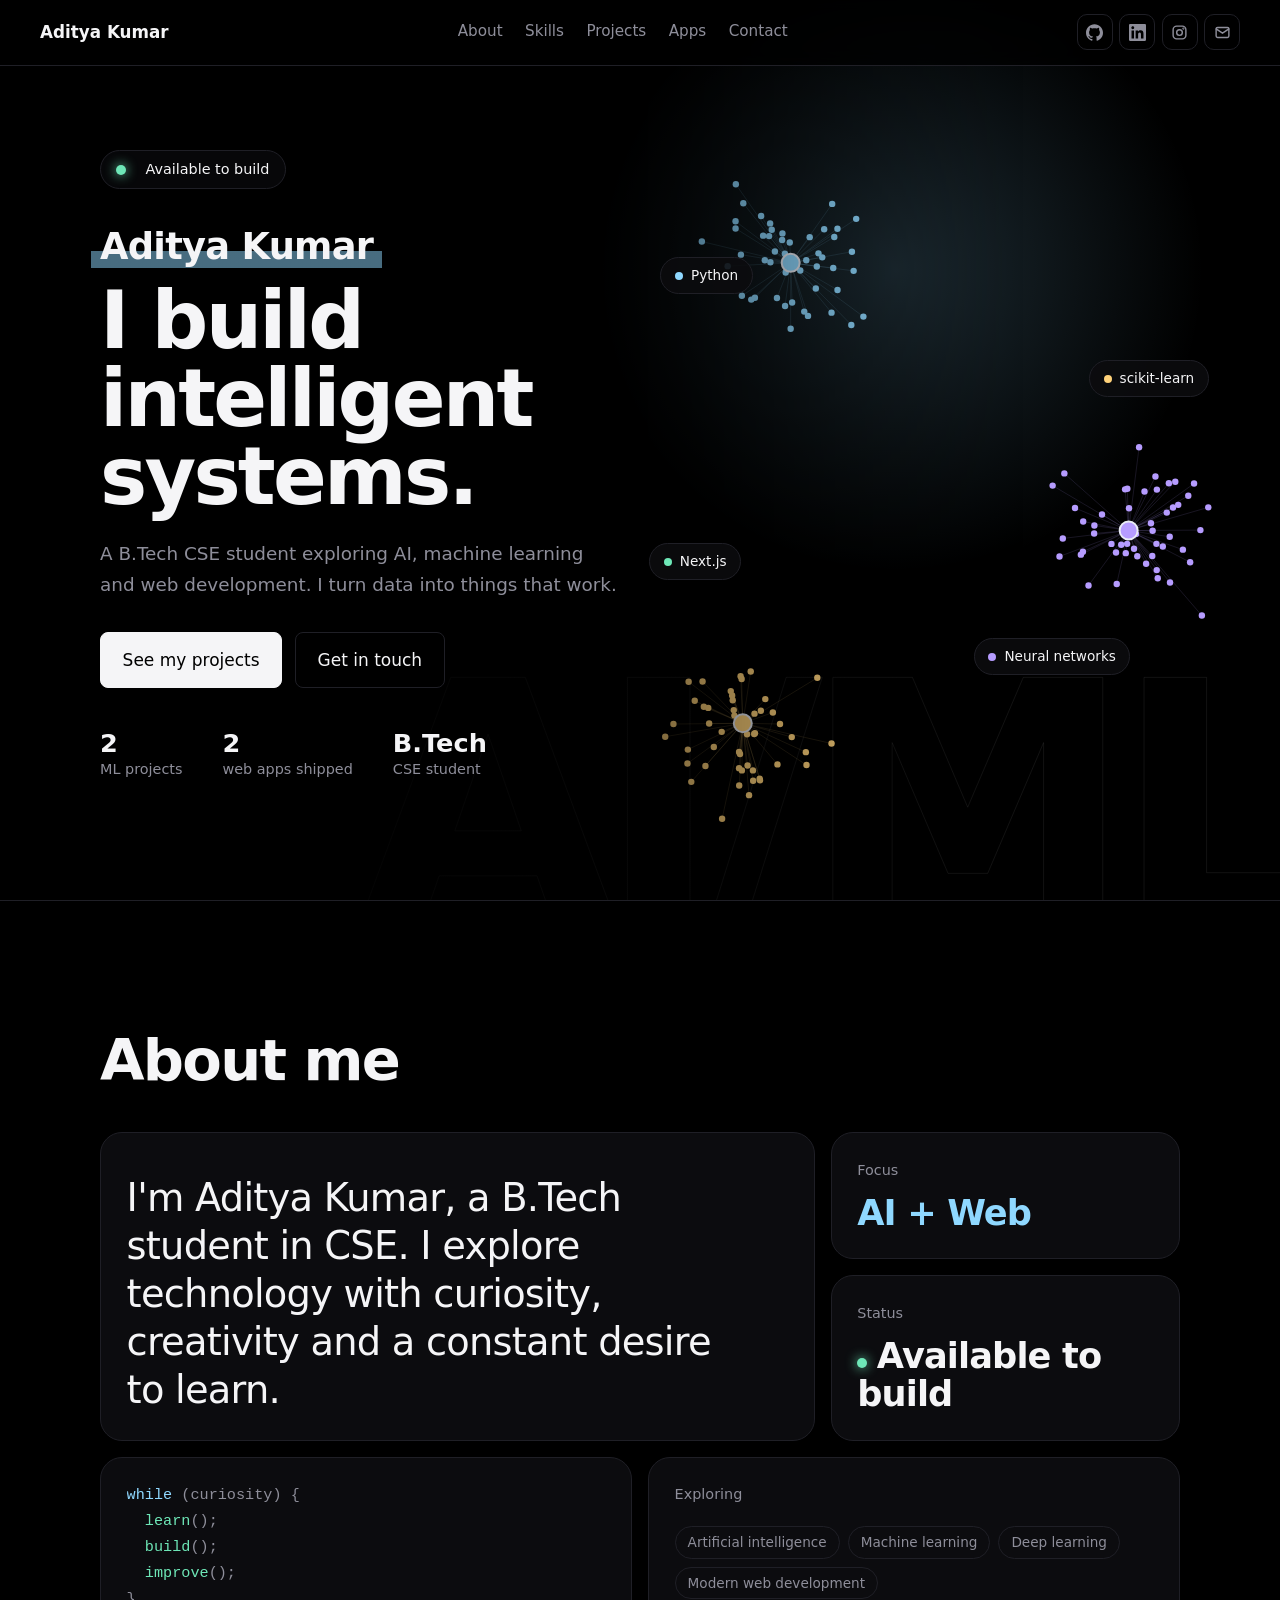
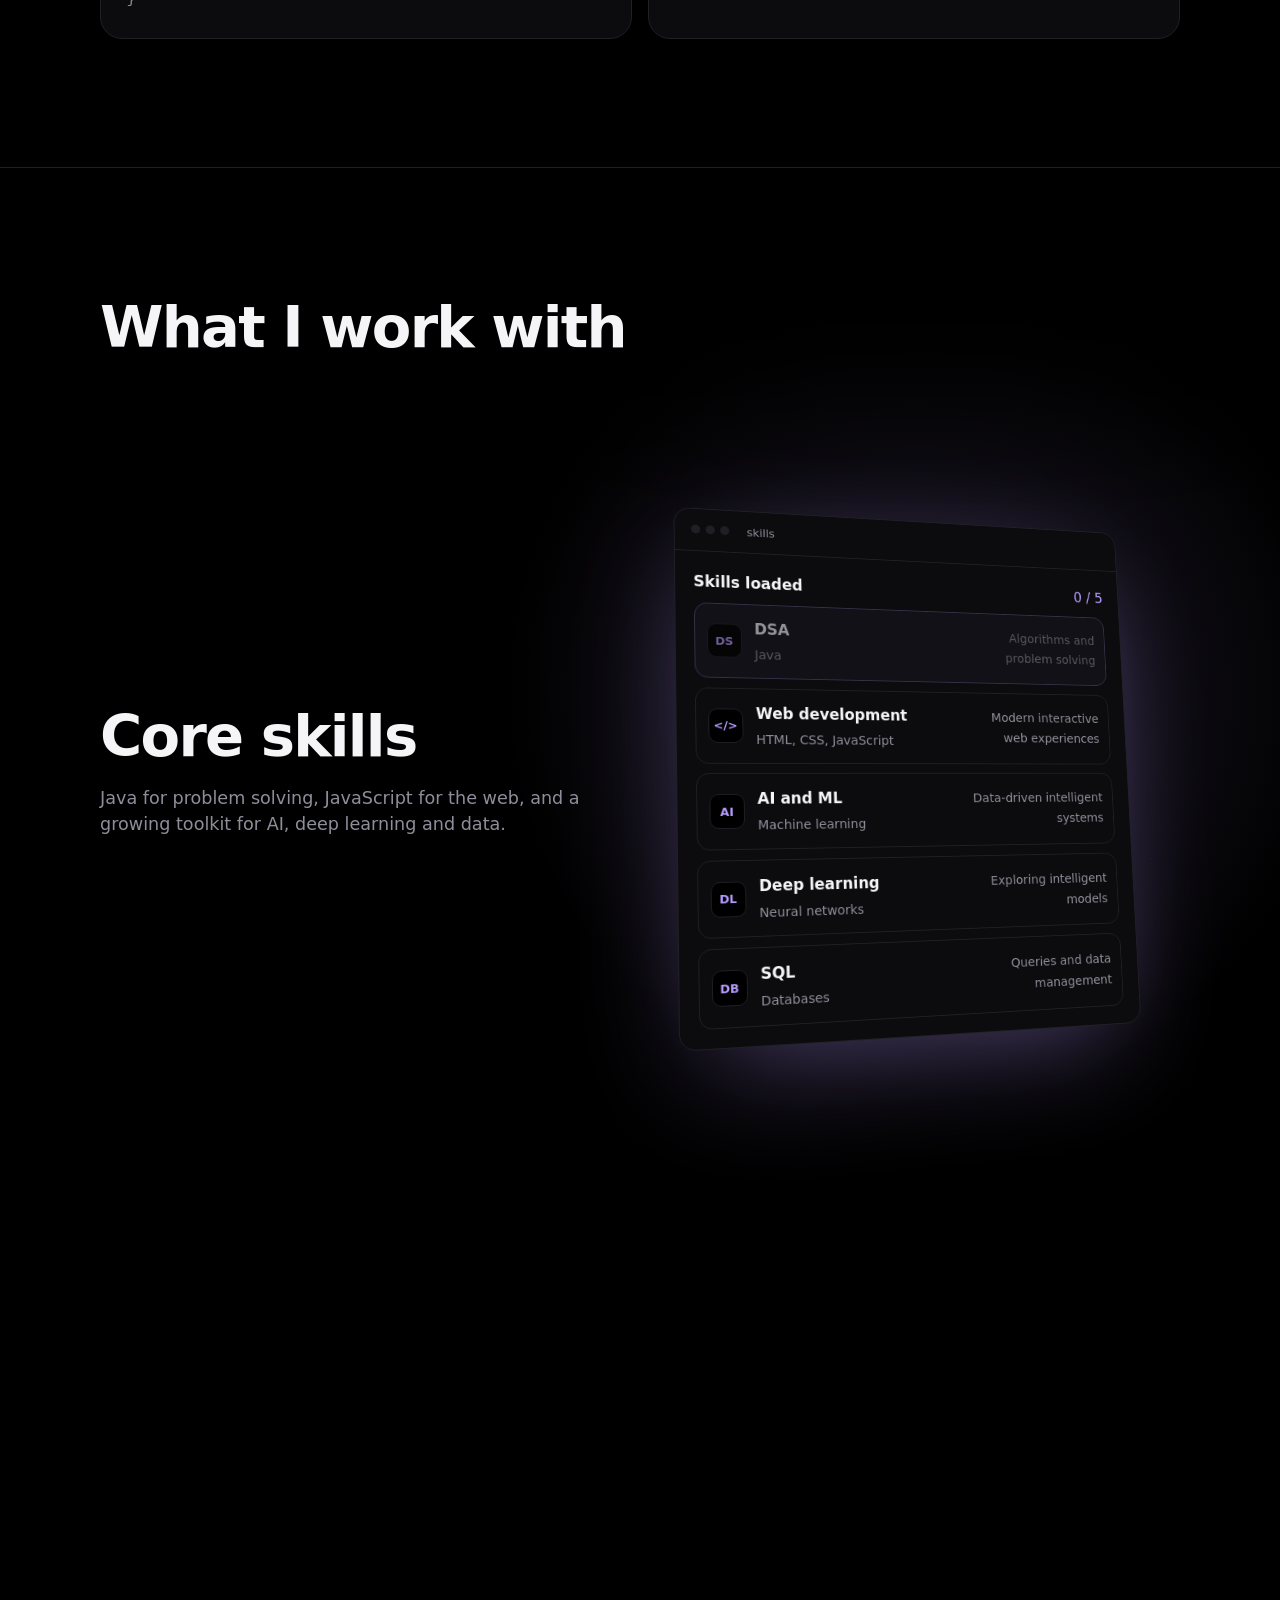
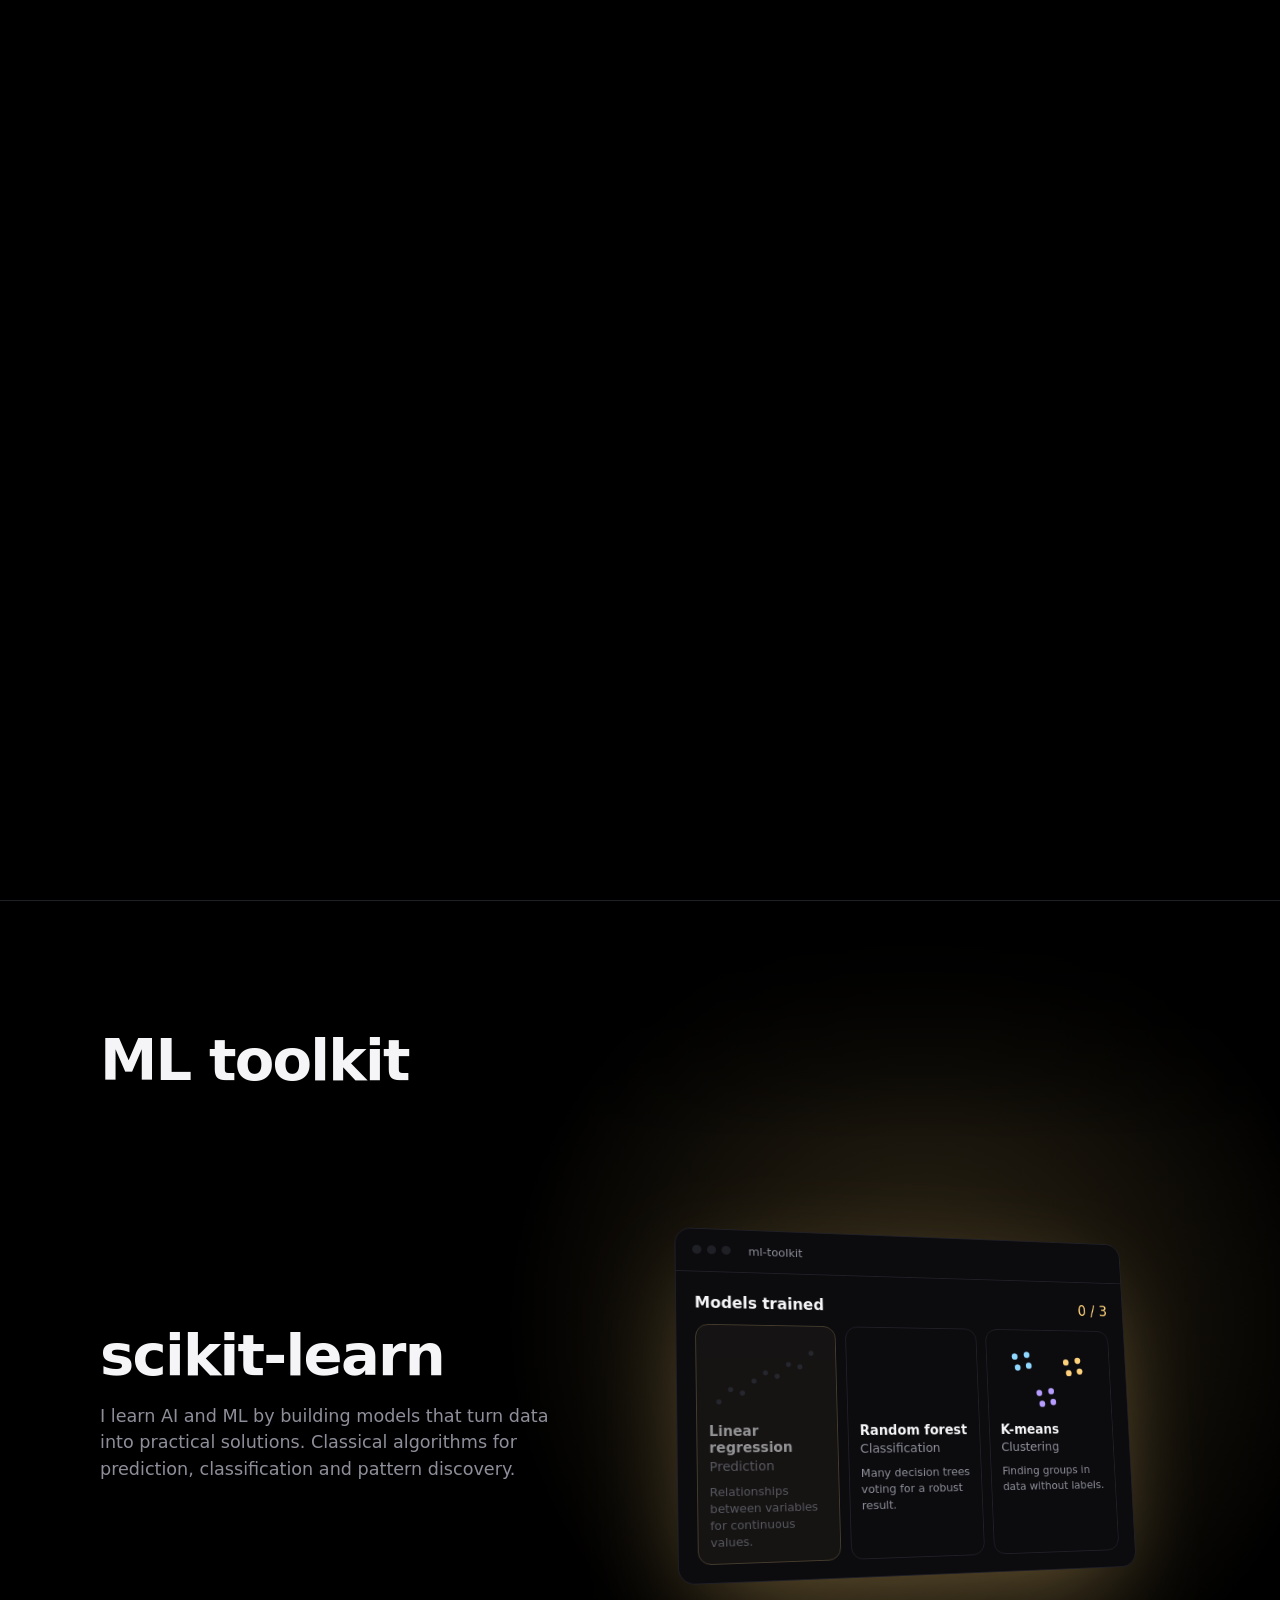
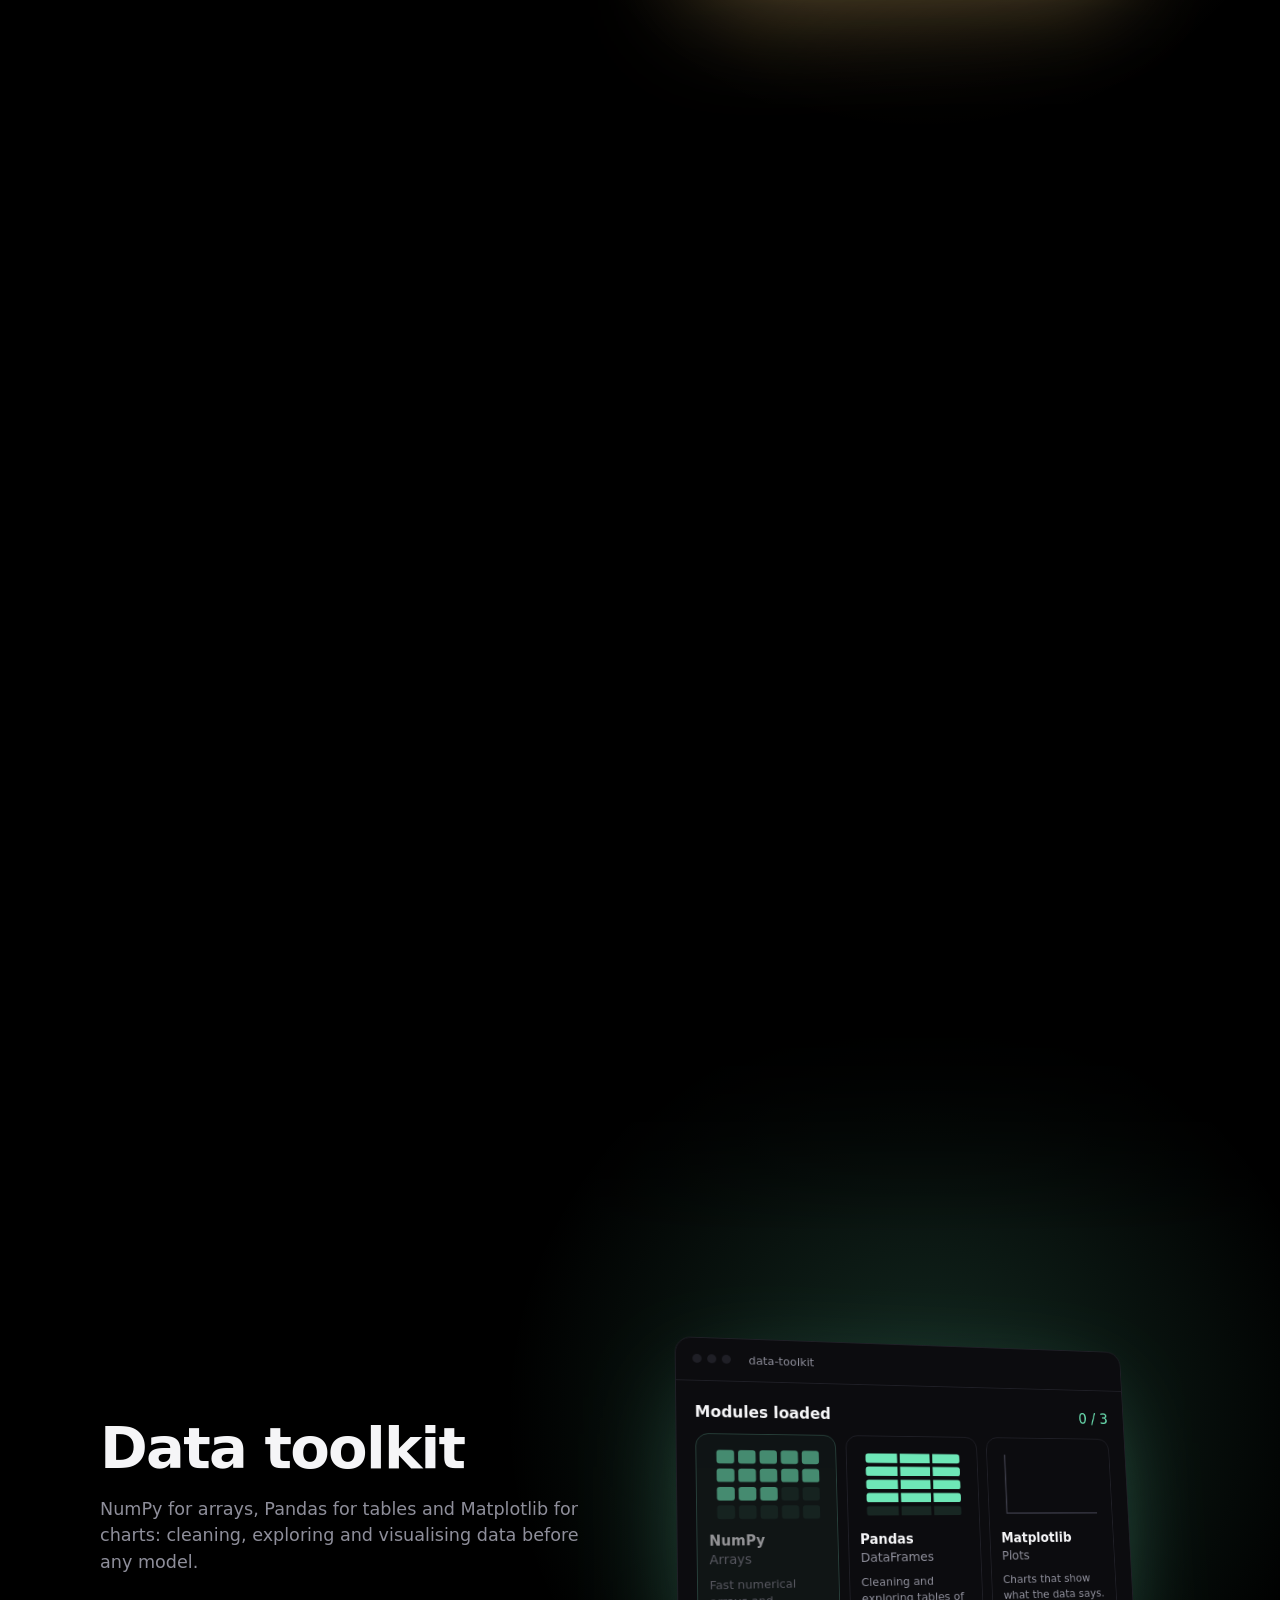
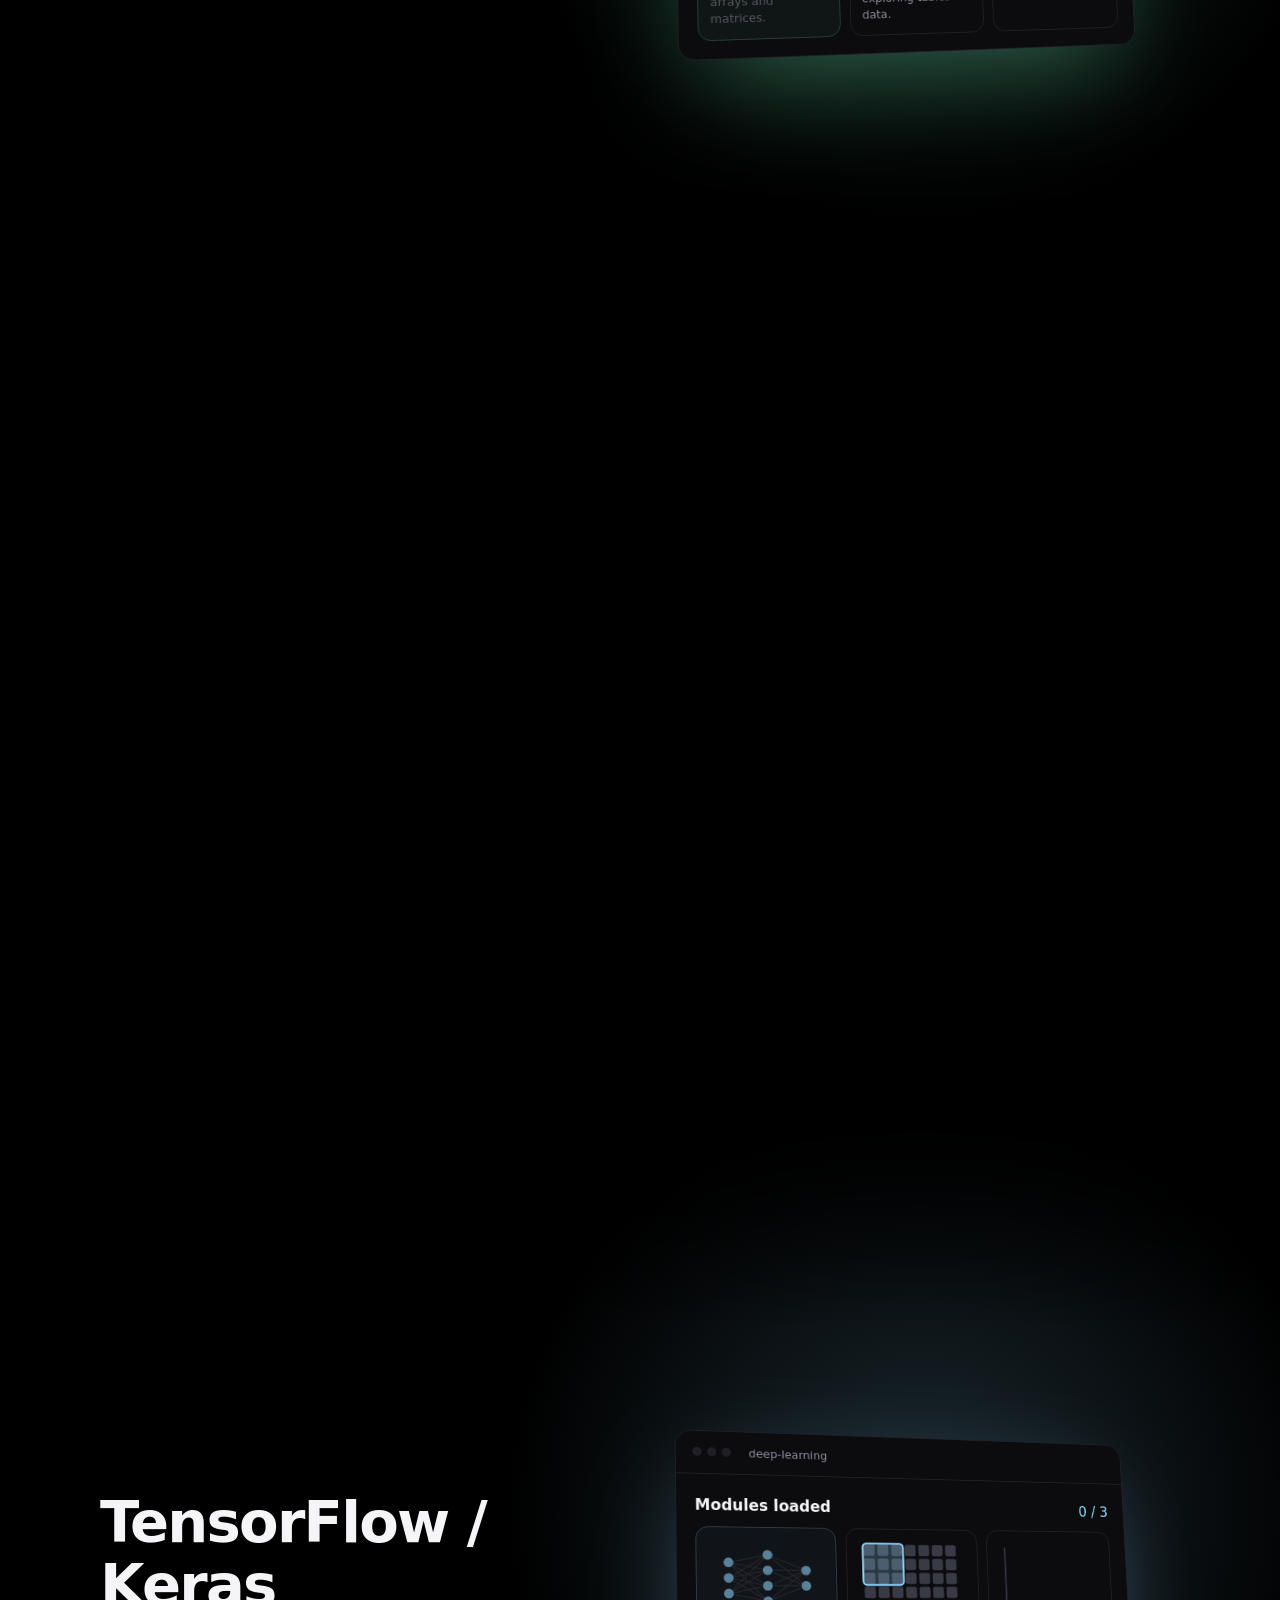
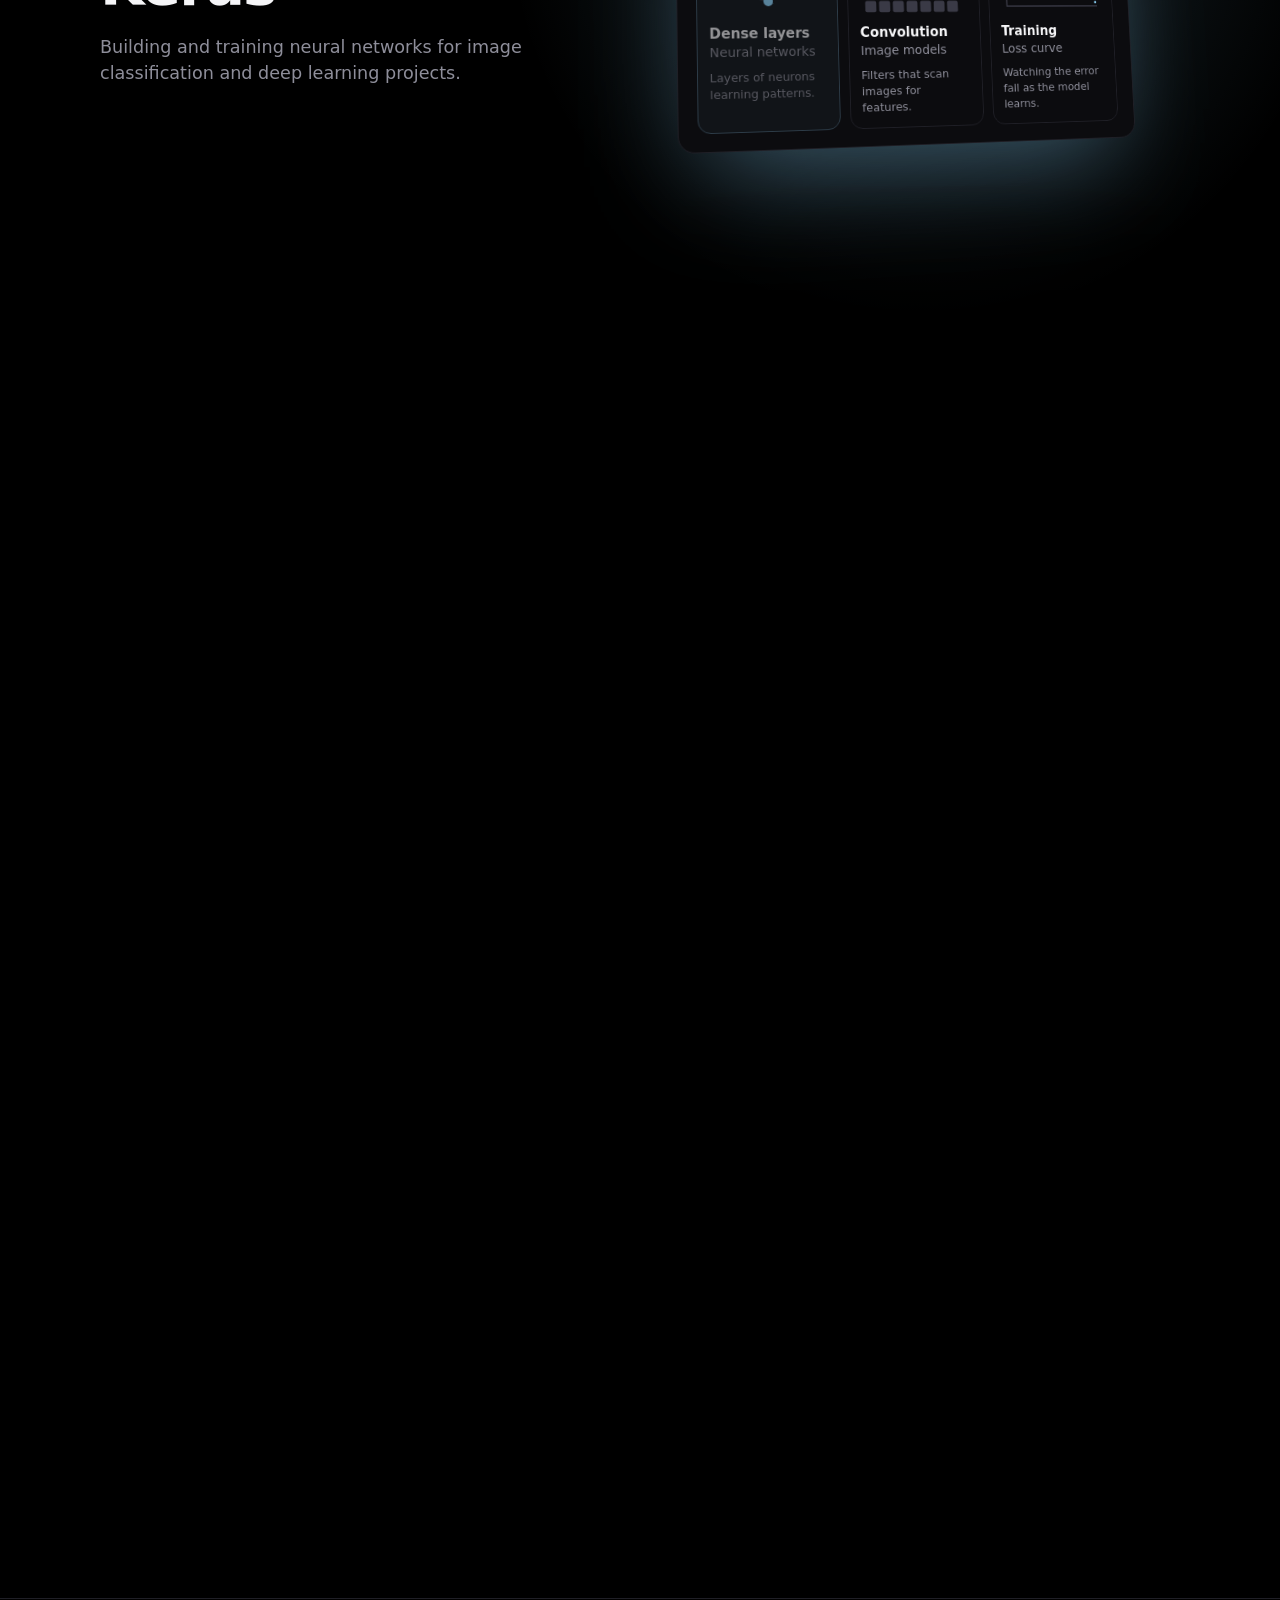
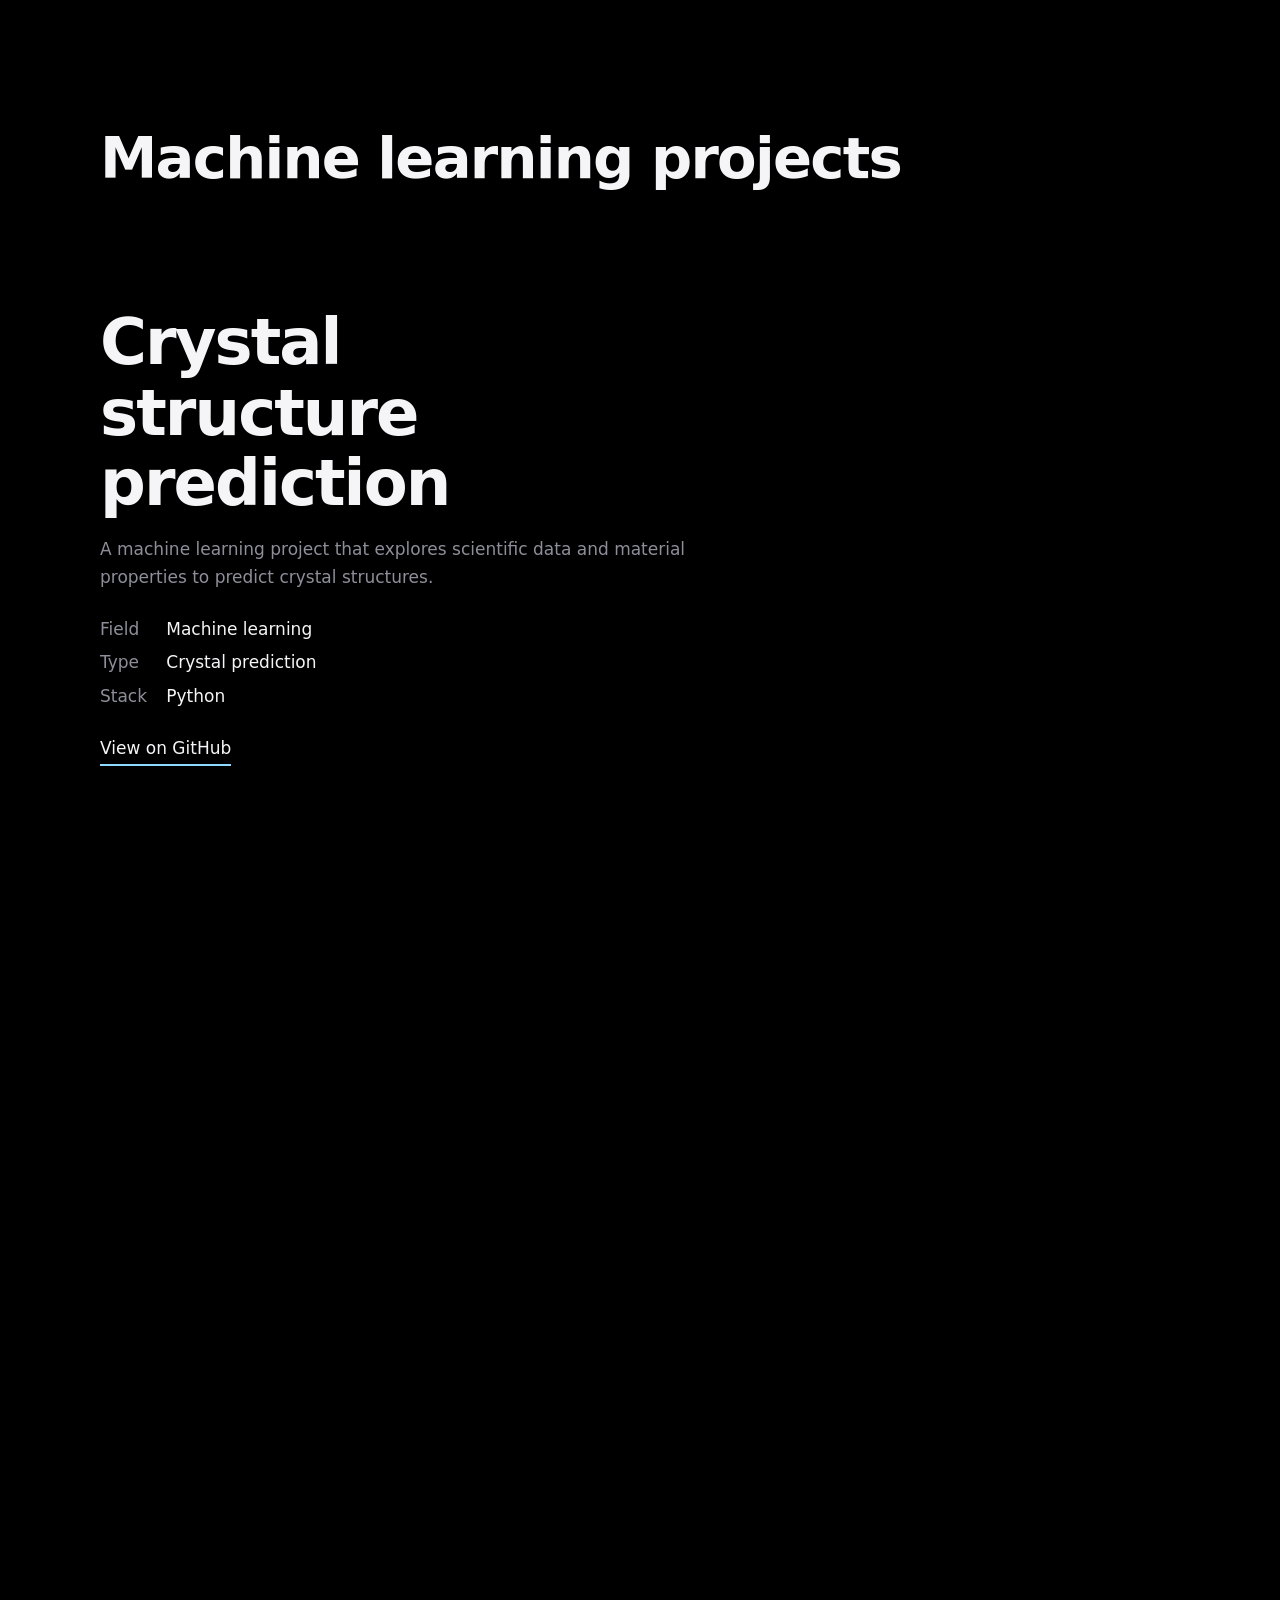
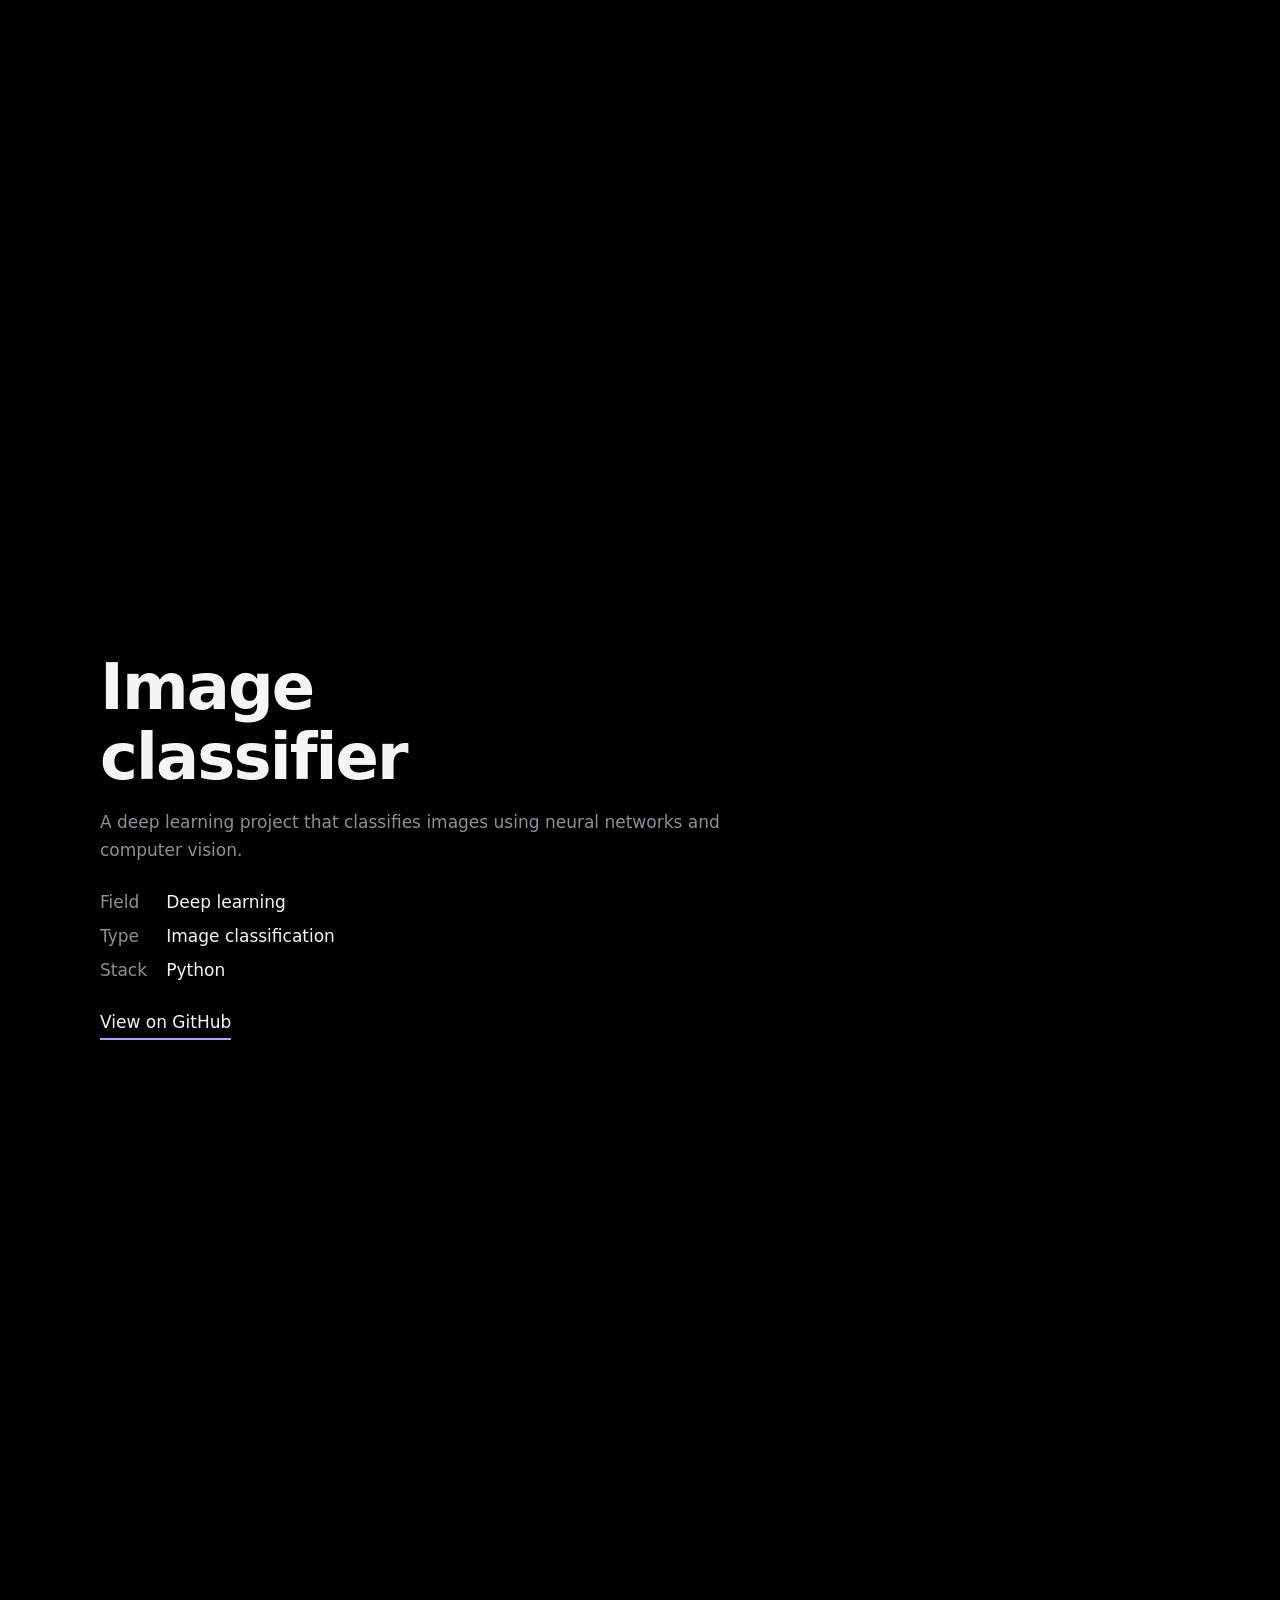
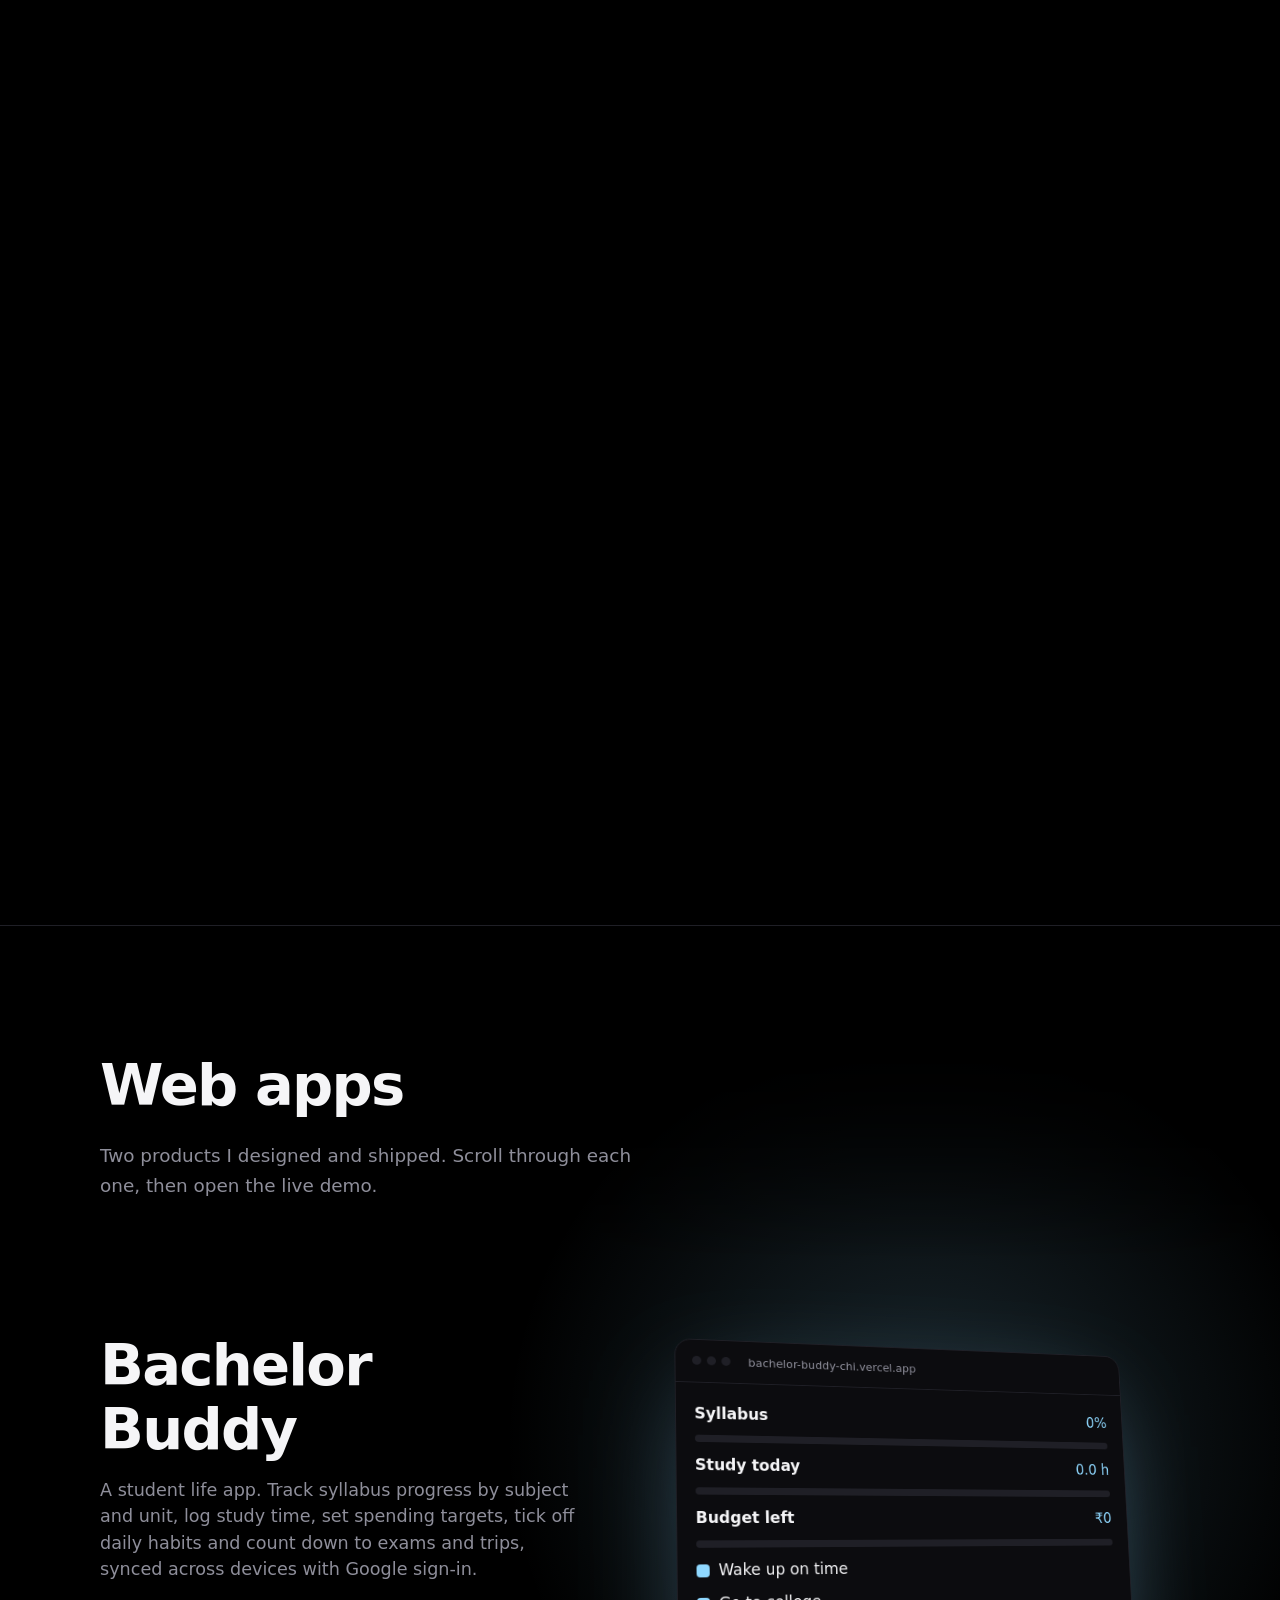
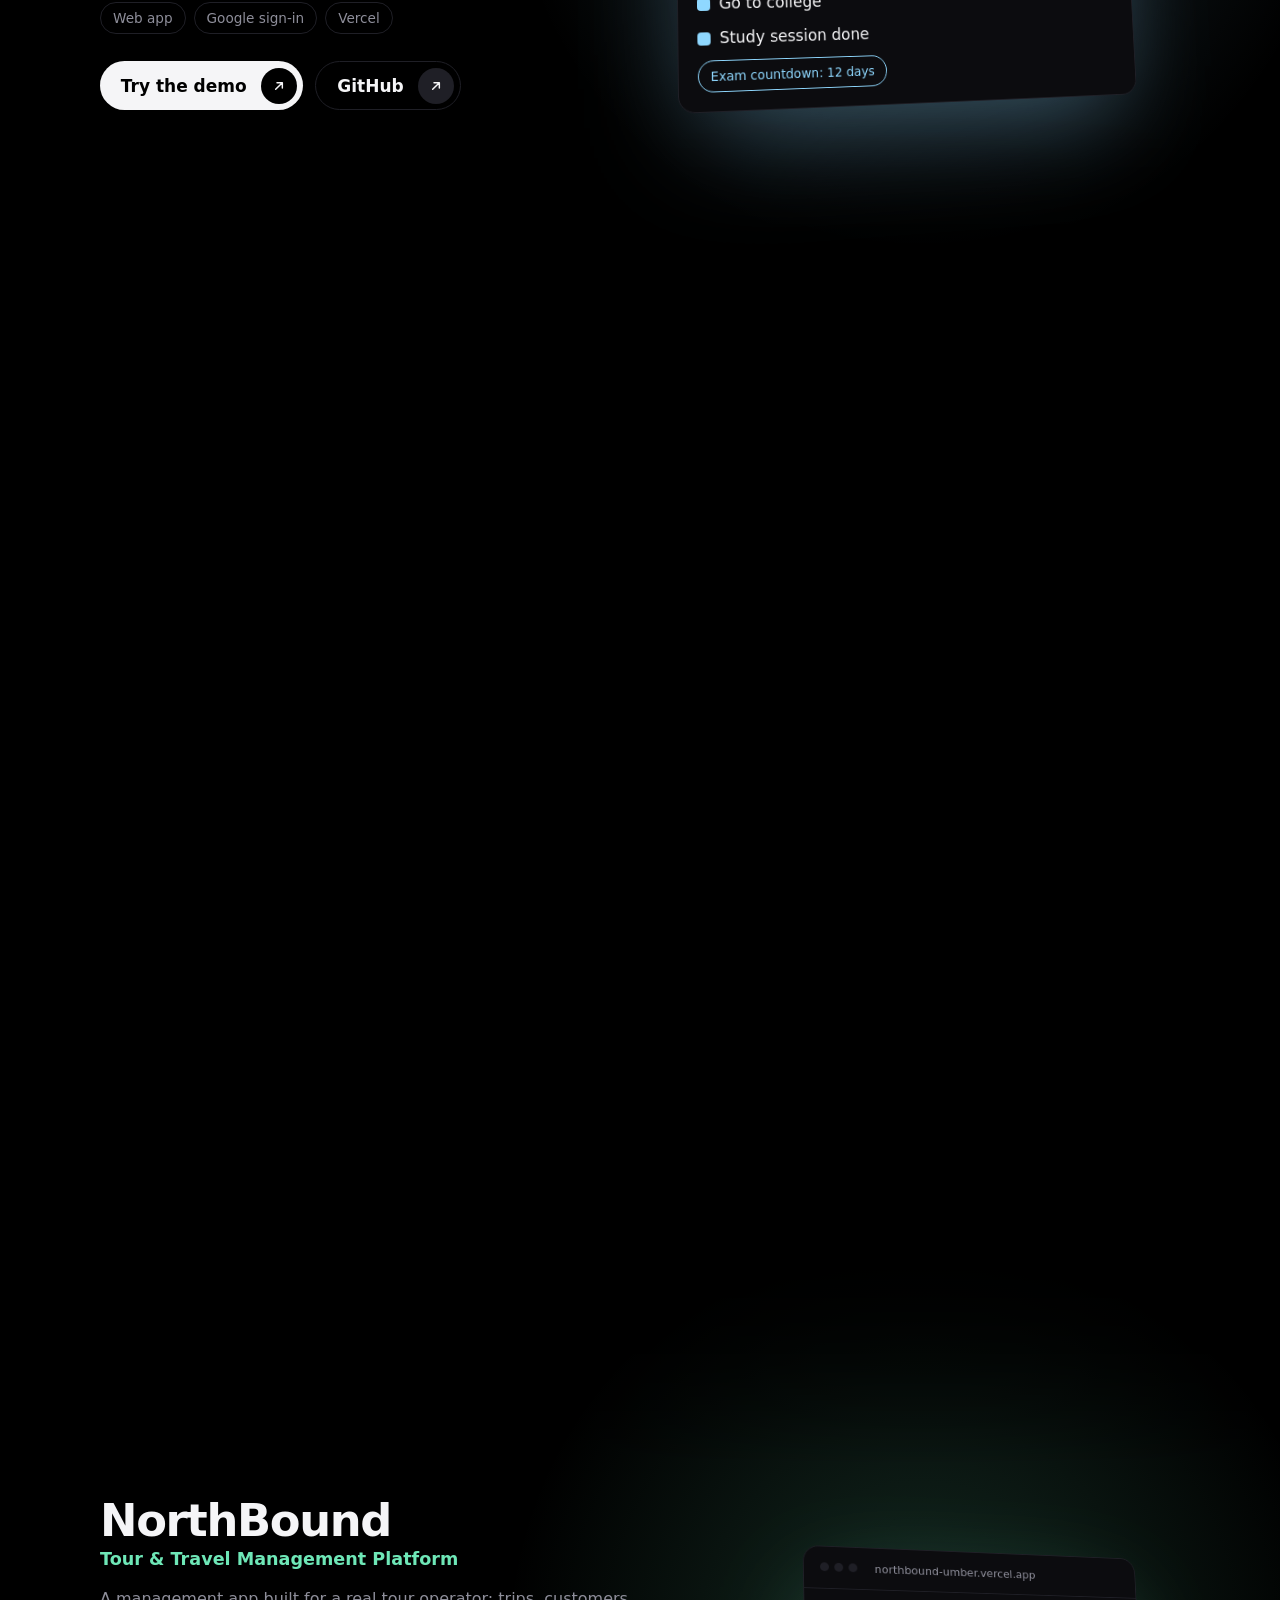
==== commit afb0e56a: "Rename index (54).html to index.html" ====
--- a/index.html
+++ b/index.html
@@ -277,6 +277,28 @@
 .nd{fill:var(--ac);opacity:clamp(.15,calc(var(--d)*2.2 - var(--s,0)),1)}
 .ax{fill:none;stroke:#3a3a46;stroke-width:1.5}
 .flt{fill:color-mix(in srgb,var(--ac) 22%,transparent);stroke:var(--ac);stroke-width:2;transform:translate(calc(var(--d)*60px),calc(var(--d)*30px))}
+
+/* NorthBound card text */
+.sub{margin:-.4rem 0 .8rem;color:var(--ac);font-weight:600;font-size:clamp(.95rem,2.2vh,1.1rem)}
+.hl{list-style:none;padding:0;margin:.9rem 0 0;display:grid;gap:.45rem;font-size:clamp(.85rem,1.9vh,1rem);line-height:1.4;color:var(--muted)}
+.hl li{position:relative;padding-left:1.1rem}
+.hl li::before{content:"";position:absolute;left:0;top:.55em;width:6px;height:6px;border-radius:50%;background:var(--ac)}
+.hl b{color:var(--text);font-weight:500}
+.new{display:inline-block;margin-right:.45rem;padding:.05rem .45rem;border-radius:6px;background:var(--ac);color:var(--ink);font-size:.7em;font-weight:700;vertical-align:.1em}
+.impact{margin-top:.9rem;color:var(--text);font-size:clamp(.85rem,1.9vh,1rem);line-height:1.4}
+.impact b{color:var(--ac)}
+
+/* NorthBound card: keeps its animated window */
+.atrack[data-compact] .acols{grid-template-columns:minmax(0,1.4fr) minmax(0,.9fr)}
+.atrack[data-compact] .copy h3{font-size:clamp(1.8rem,min(4.2vw,5vh),2.8rem);margin-bottom:.4rem}
+.atrack[data-compact] .copy p{font-size:clamp(.85rem,1.9vh,1rem)}
+.atrack[data-compact] .cta{margin-top:clamp(.8rem,2vh,1.2rem)}
+@media (max-width:800px){
+  .atrack[data-compact]{height:auto}
+  .atrack[data-compact] .asticky{position:static;height:auto;padding:3rem 0}
+  .atrack[data-compact] .acols{grid-template-columns:1fr}
+  .atrack[data-compact] .tags{display:flex}
+}
 </style>
 </head>
 <body>
@@ -443,12 +465,21 @@
       </div>
     </div>
   </div>
-  <div class="atrack" data-theme="mint">
+  <div class="atrack" data-theme="mint" data-compact>
     <div class="asticky">
       <div class="aglow" aria-hidden="true"></div>
       <div class="wrap acols">
-        <div class="copy"><h3>NorthBound</h3><p>A management platform for a travel and tour company with bill generation, Owner, Manager and Staff roles, and a web dashboard plus an Android app on one backend.</p>
-          <ul class="tags"><li>Next.js</li><li>Expo</li><li>Supabase</li><li>TypeScript</li></ul>
+        <div class="copy"><h3>NorthBound</h3>
+          <div class="sub">Tour &amp; Travel Management Platform</div>
+          <p>A management app built for a real tour operator: trips, customers, payments, expenses, bills and boarding, all in one place.</p>
+          <ul class="hl">
+            <li>Payment ledger + Received vs Remaining tracking</li>
+            <li>Bills + UPI QR</li>
+            <li><span class="new">NEW</span><b>QR Boarding Pass</b> - Scan to auto-mark Present with a timestamp + Boarded Pass PDF, duplicate scans blocked</li>
+            <li>Owner / Manager / Staff roles, Google Sign-In, PWA</li>
+          </ul>
+          <ul class="tags"><li>JavaScript</li><li>Firebase</li><li>Firestore</li><li>PWA</li><li>QR Scanner</li></ul>
+          <div class="impact"><b>Impact:</b> Moved from diary + Excel to one app, boarding in seconds, profit in one click.</div>
           <div class="cta"><a class="go" href="https://northbound-umber.vercel.app/" target="_blank" rel="noopener">Try the demo<i><svg viewBox="0 0 24 24" aria-hidden="true"><path d="M7 17 17 7M9 7h8v8"/></svg></i></a><a class="go alt" href="https://github.com/aditya5393/northbound" target="_blank" rel="noopener">GitHub<i><svg viewBox="0 0 24 24" aria-hidden="true"><path d="M7 17 17 7M9 7h8v8"/></svg></i></a></div>
         </div>
         <div class="device" aria-hidden="true">
@@ -796,7 +827,7 @@
 
   function apps() {
     tracks.forEach(function (t) {
-      var r = t.getBoundingClientRect(), p = reduce ? 1 : cl(-r.top / (r.height - innerHeight));
+      var r = t.getBoundingClientRect(), p = reduce ? 1 : (t.hasAttribute('data-compact') && innerWidth <= 800) ? cl((innerHeight * .95 - t.querySelector('.device').getBoundingClientRect().top) / (innerHeight * .55)) : cl(-r.top / (r.height - innerHeight));
       t._p = p; t.style.setProperty('--p', p.toFixed(3));
     });
     nums.forEach(function (el) {
@@ -837,12 +868,19 @@
   var stages = [].slice.call(document.querySelectorAll('.track, .atrack'));
   var isStage = function (el) { return el && el.matches('.track, .atrack'); };
   function fit() {
-    var H = window.innerHeight, g = H * .09;
+    var H = window.innerHeight, g = H * .09, prevE = 0;
     stages.forEach(function (t) {
       var c = t.querySelector('.acols') || t.querySelector('.copy');
+      var flow = t.hasAttribute('data-compact') && window.innerWidth <= 800;
       var e = Math.max(0, (H - c.offsetHeight) / 2), chained = isStage(t.previousElementSibling);
-      t.style.marginTop = -Math.max(0, chained ? 2 * e - g : e - g) + 'px';
-      t.style.marginBottom = isStage(t.nextElementSibling) ? '' : -Math.max(0, e - g) + 'px';
+      if (flow) {
+        t.style.marginTop = chained ? -Math.max(0, prevE - g) + 'px' : '';
+        t.style.marginBottom = '';
+      } else {
+        t.style.marginTop = -Math.max(0, chained ? 2 * e - g : e - g) + 'px';
+        t.style.marginBottom = isStage(t.nextElementSibling) ? '' : -Math.max(0, e - g) + 'px';
+      }
+      prevE = e;
     });
   }
   addEventListener('resize', fit);
